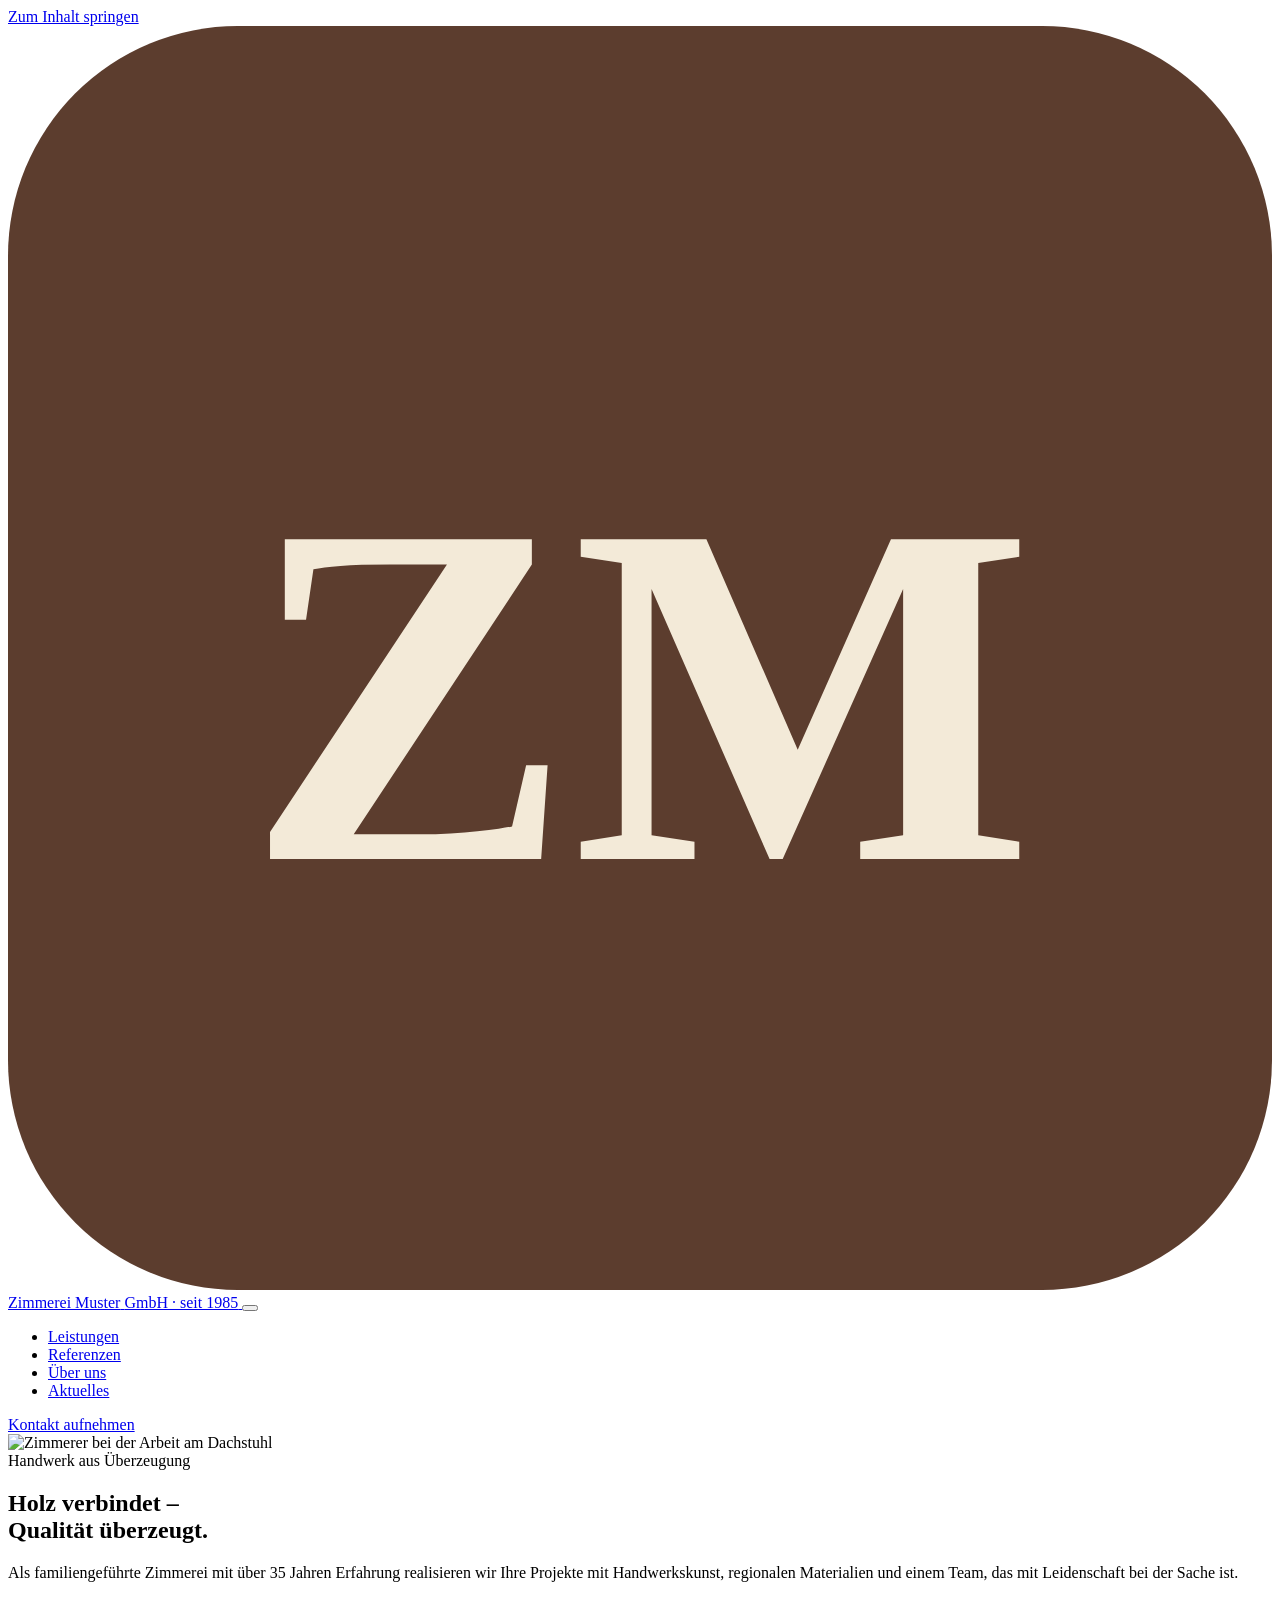
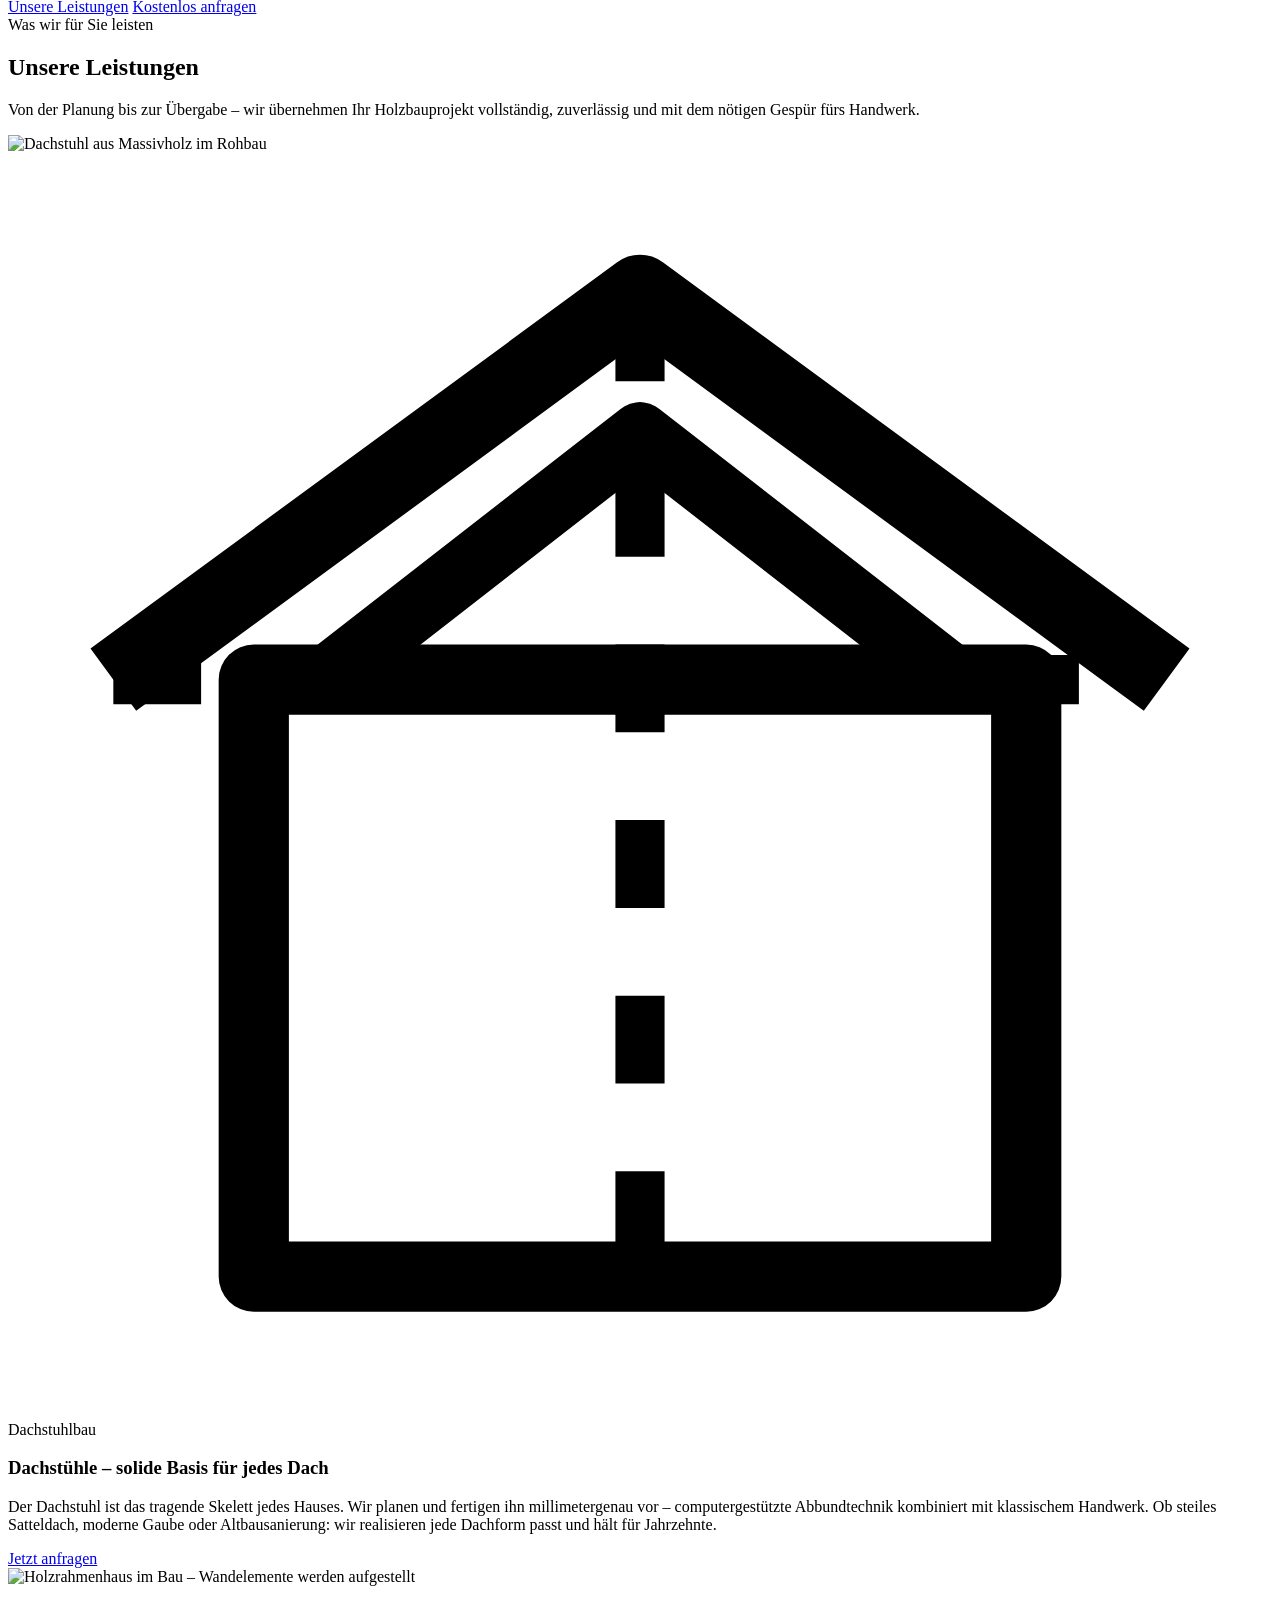
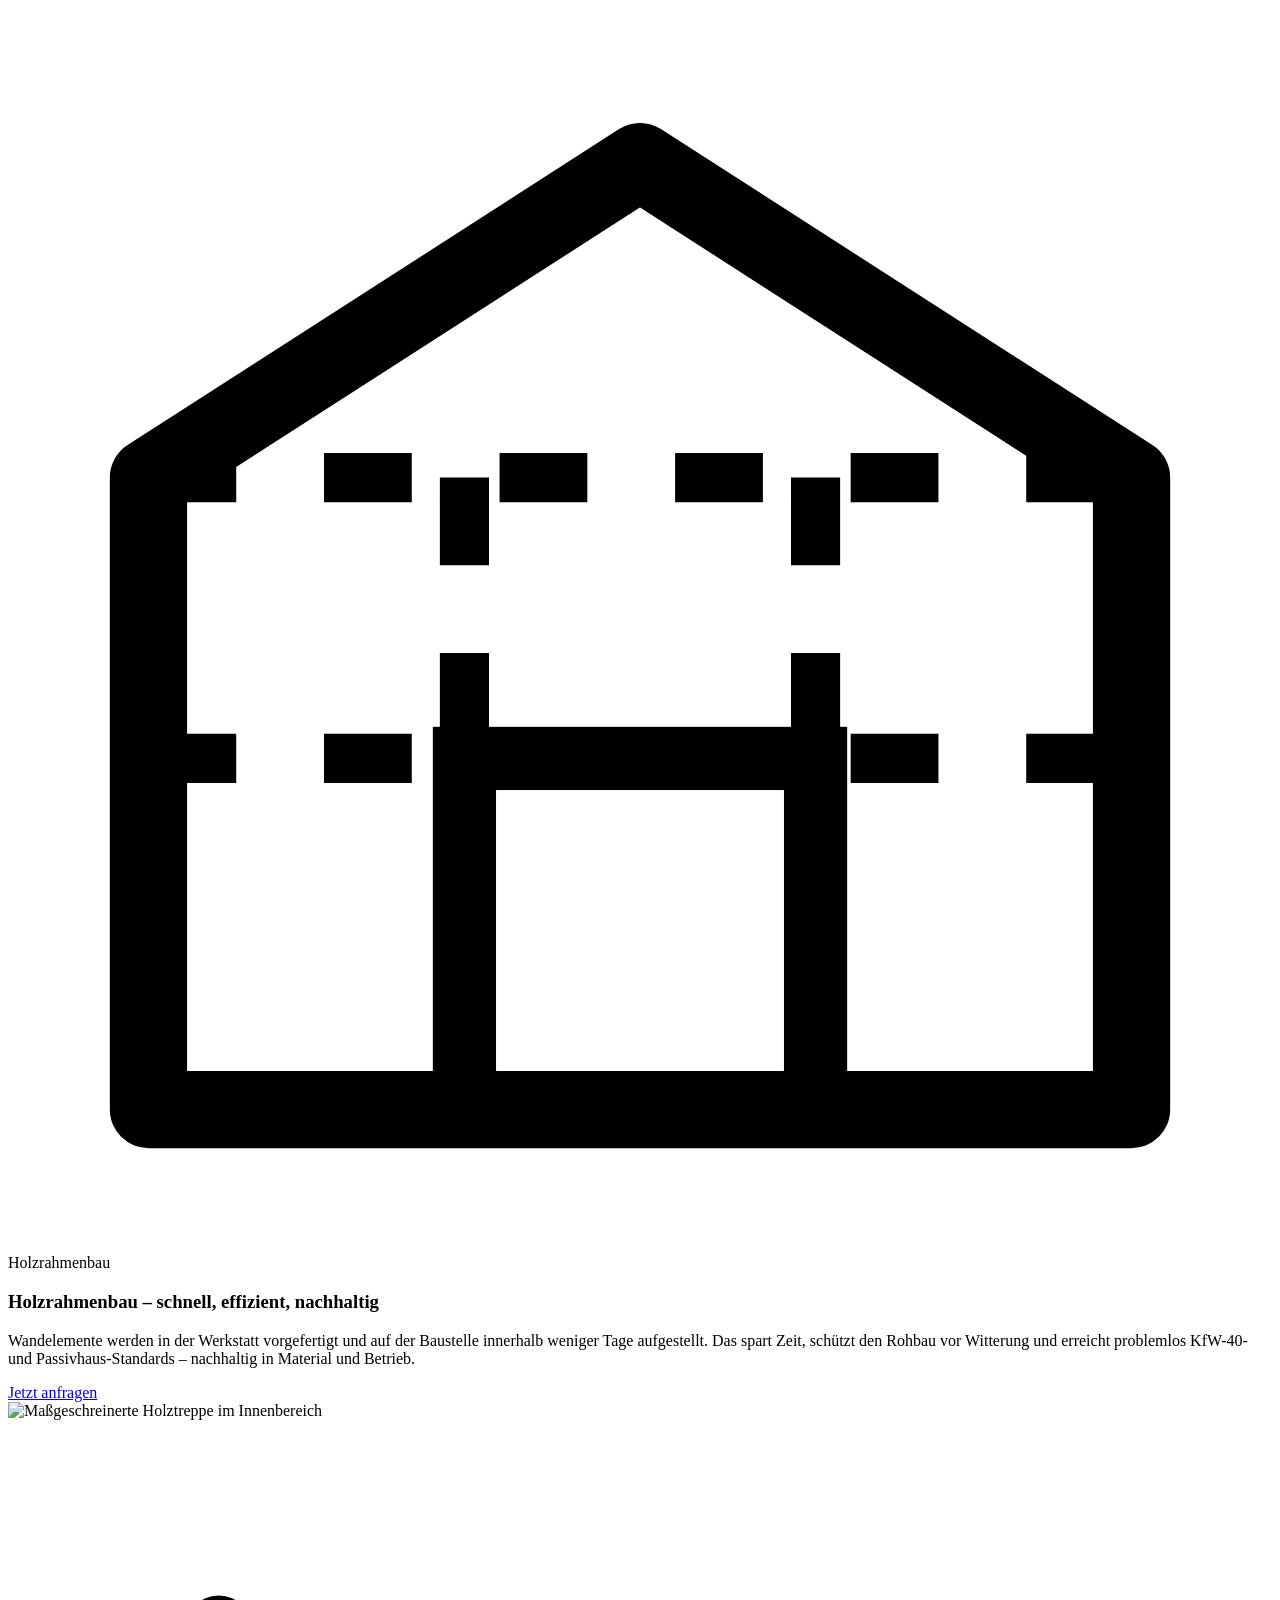
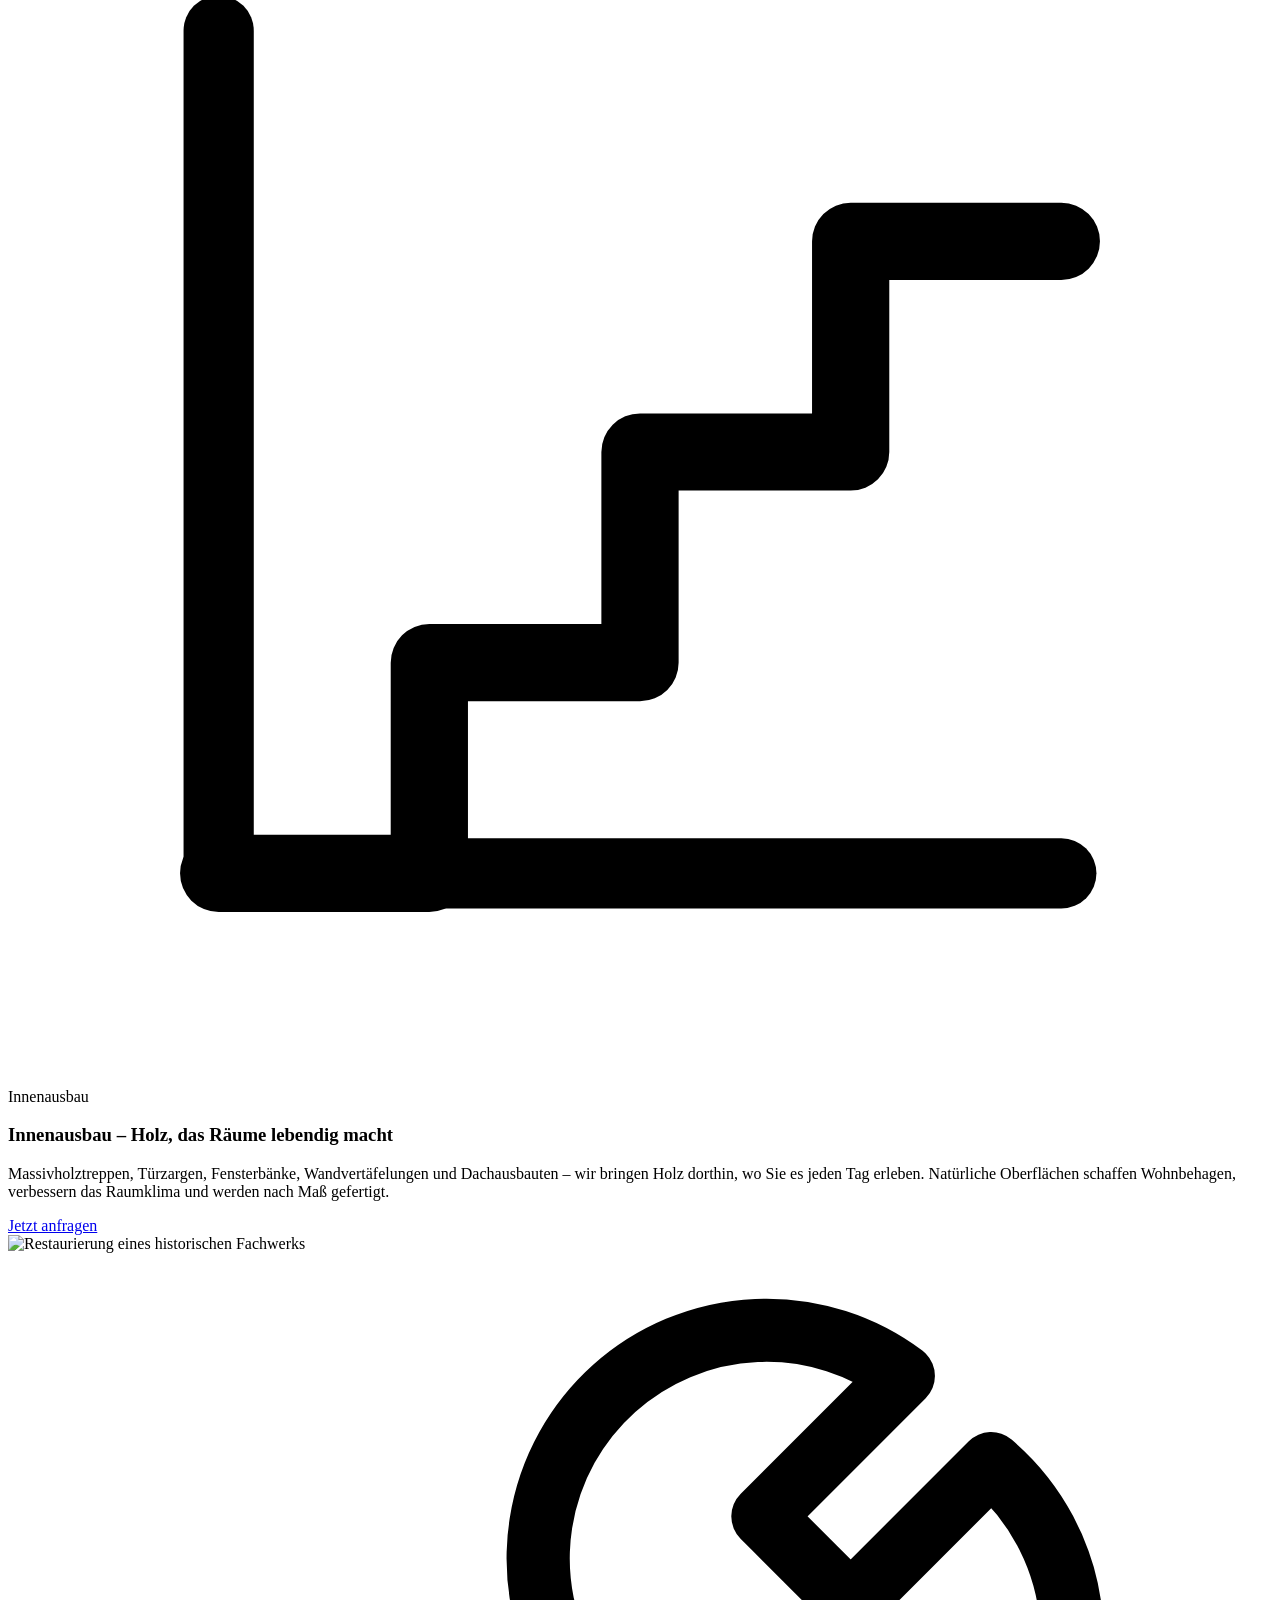
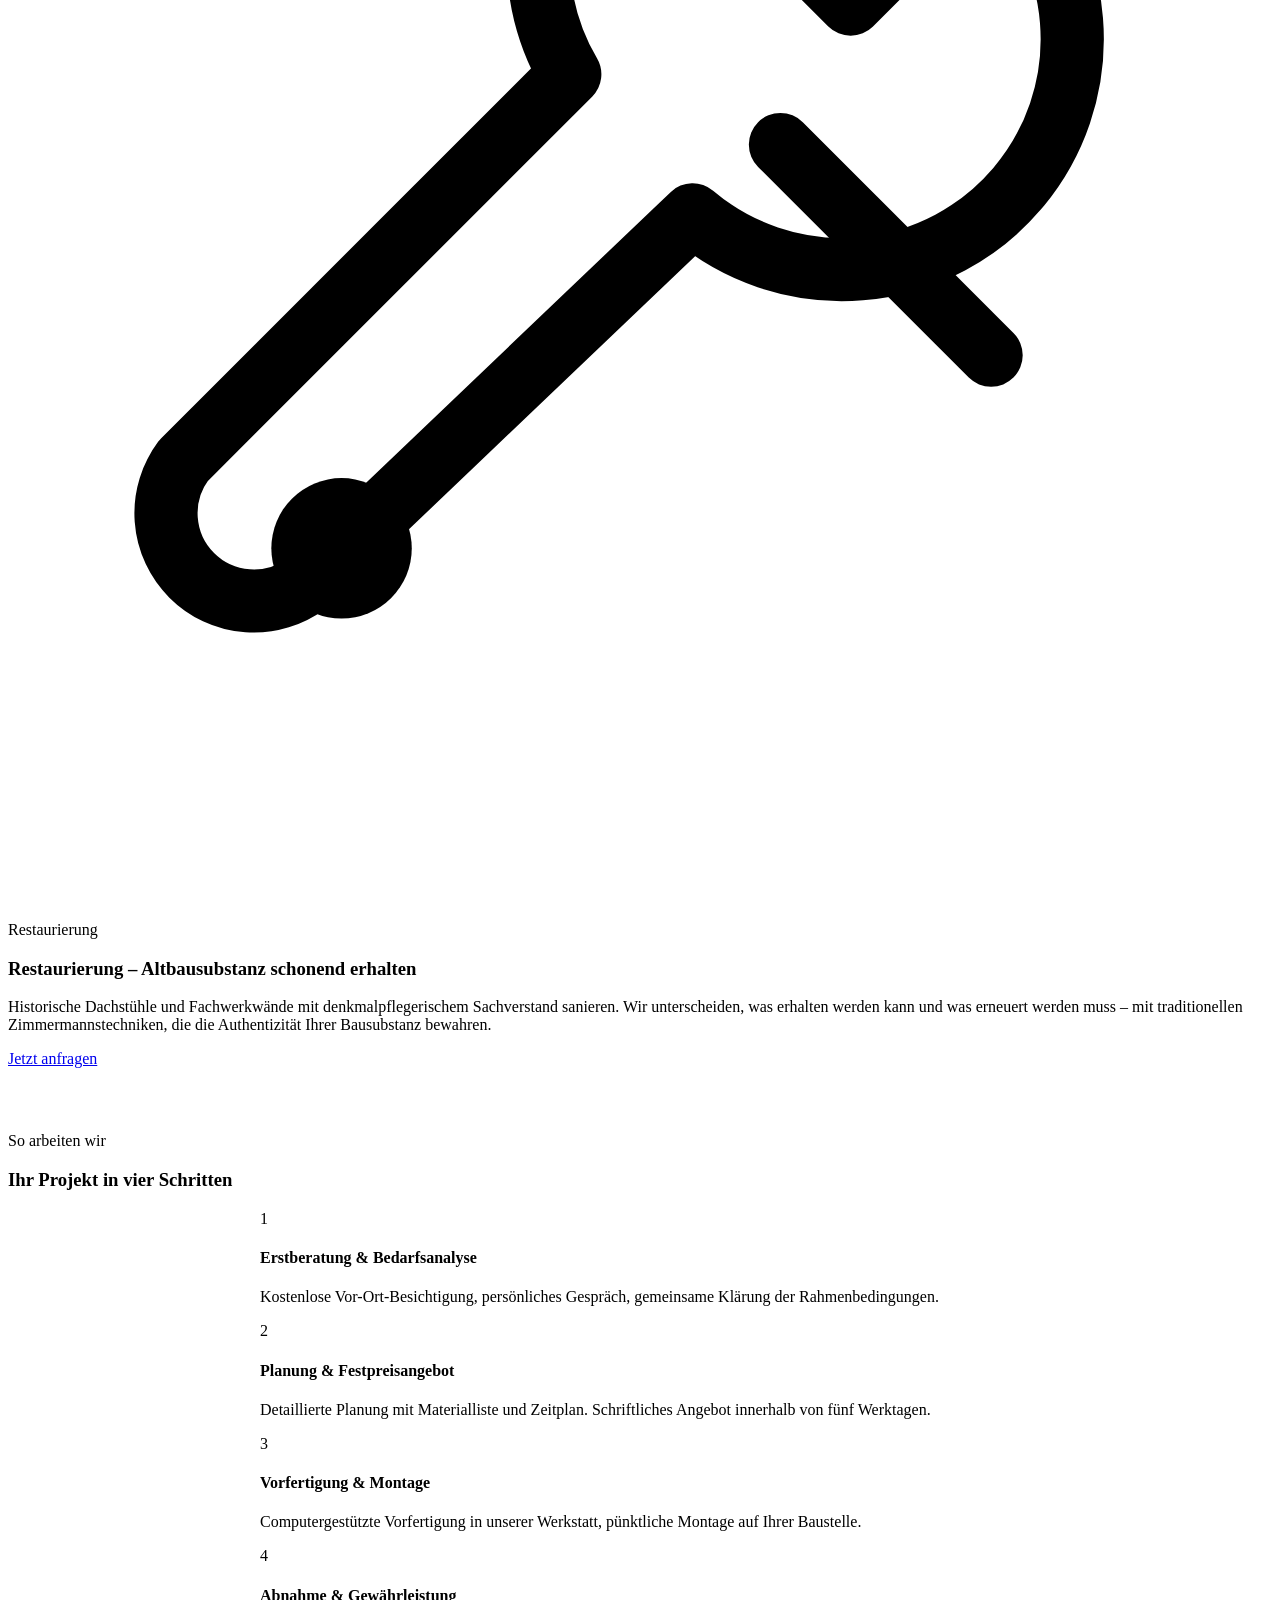
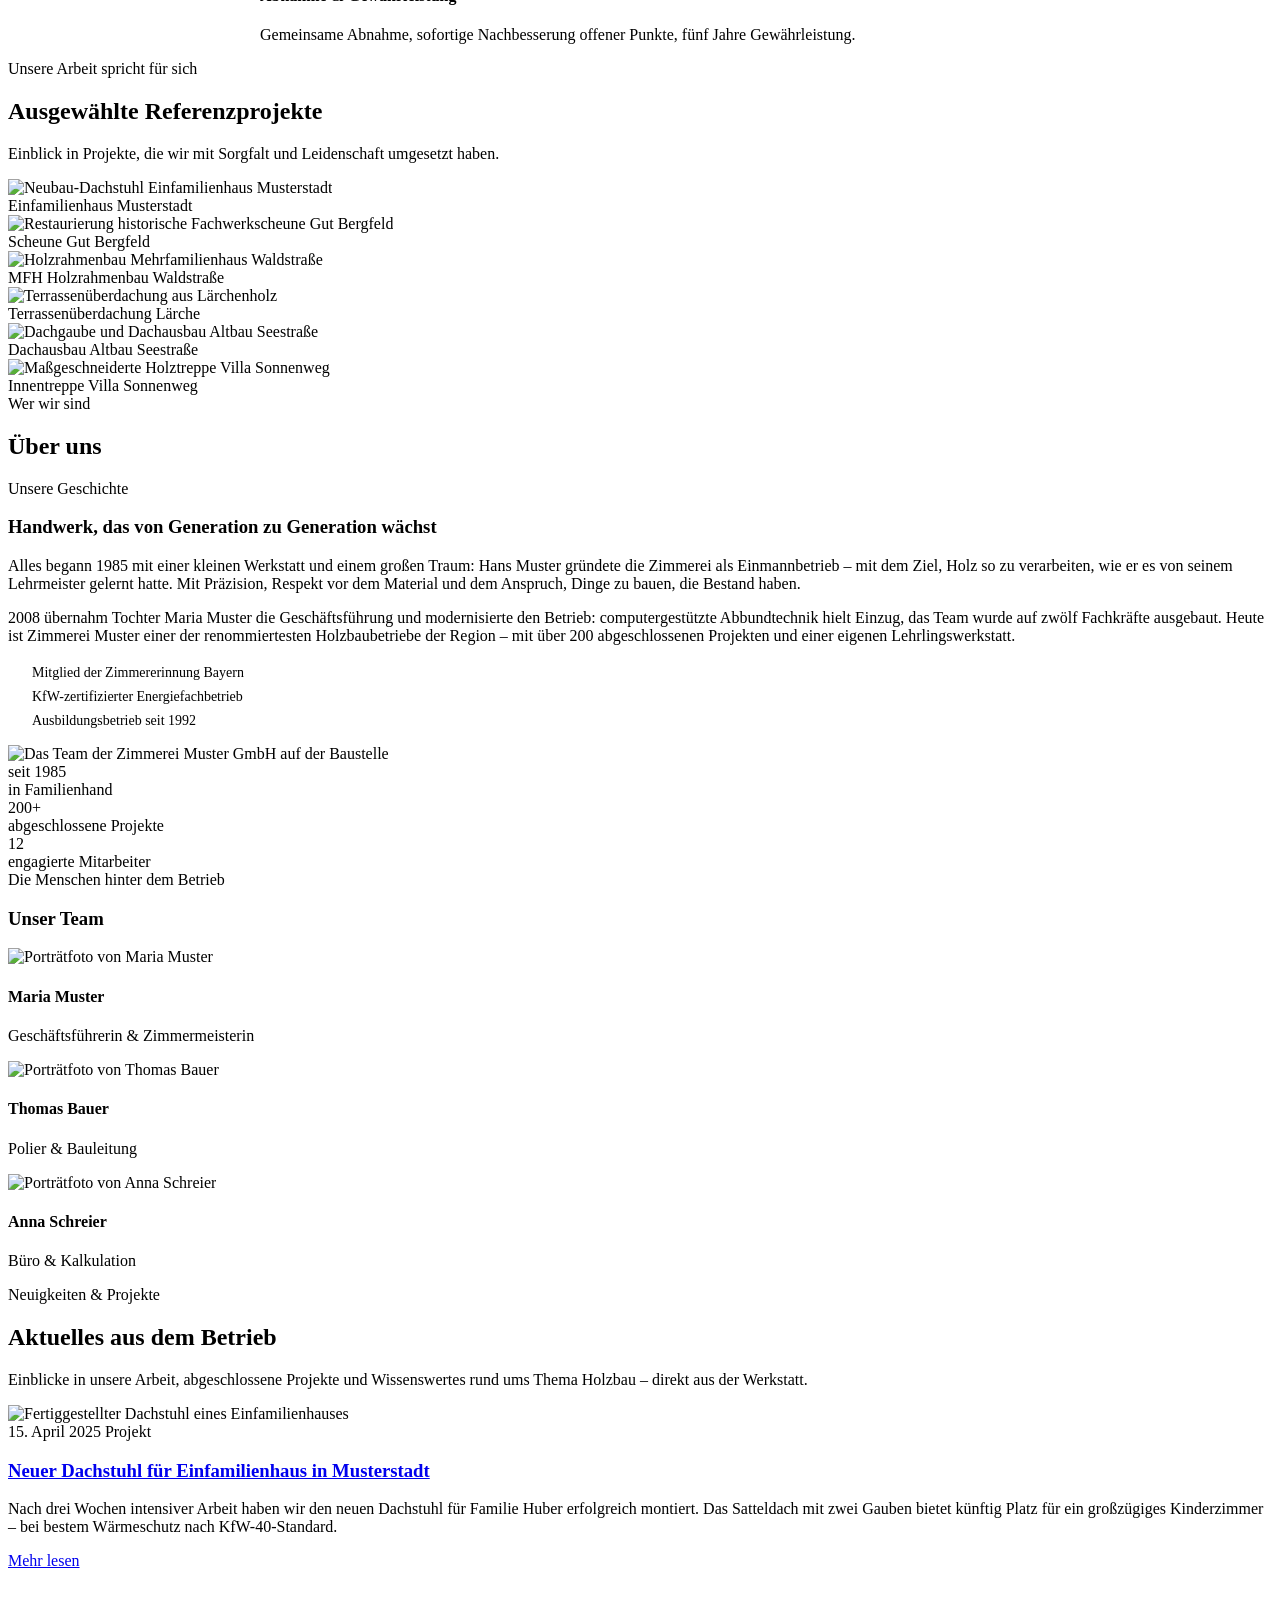
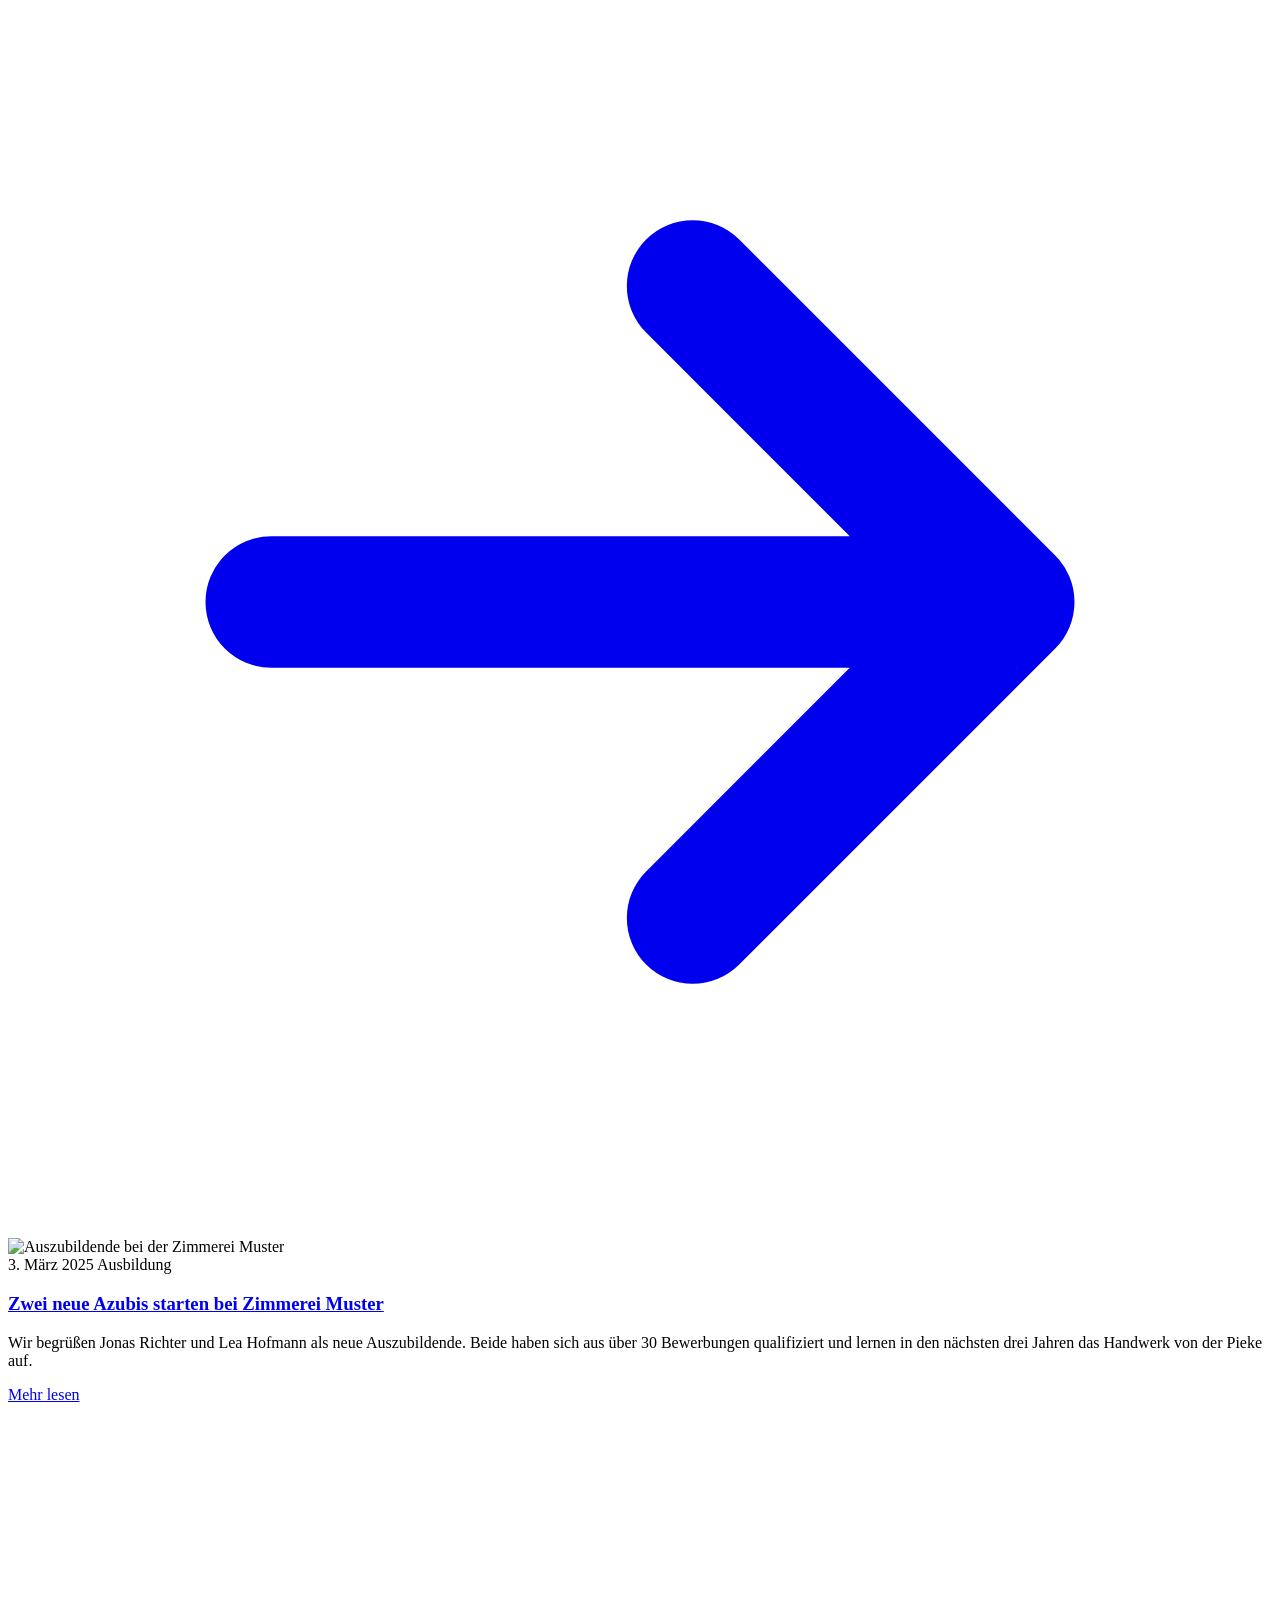
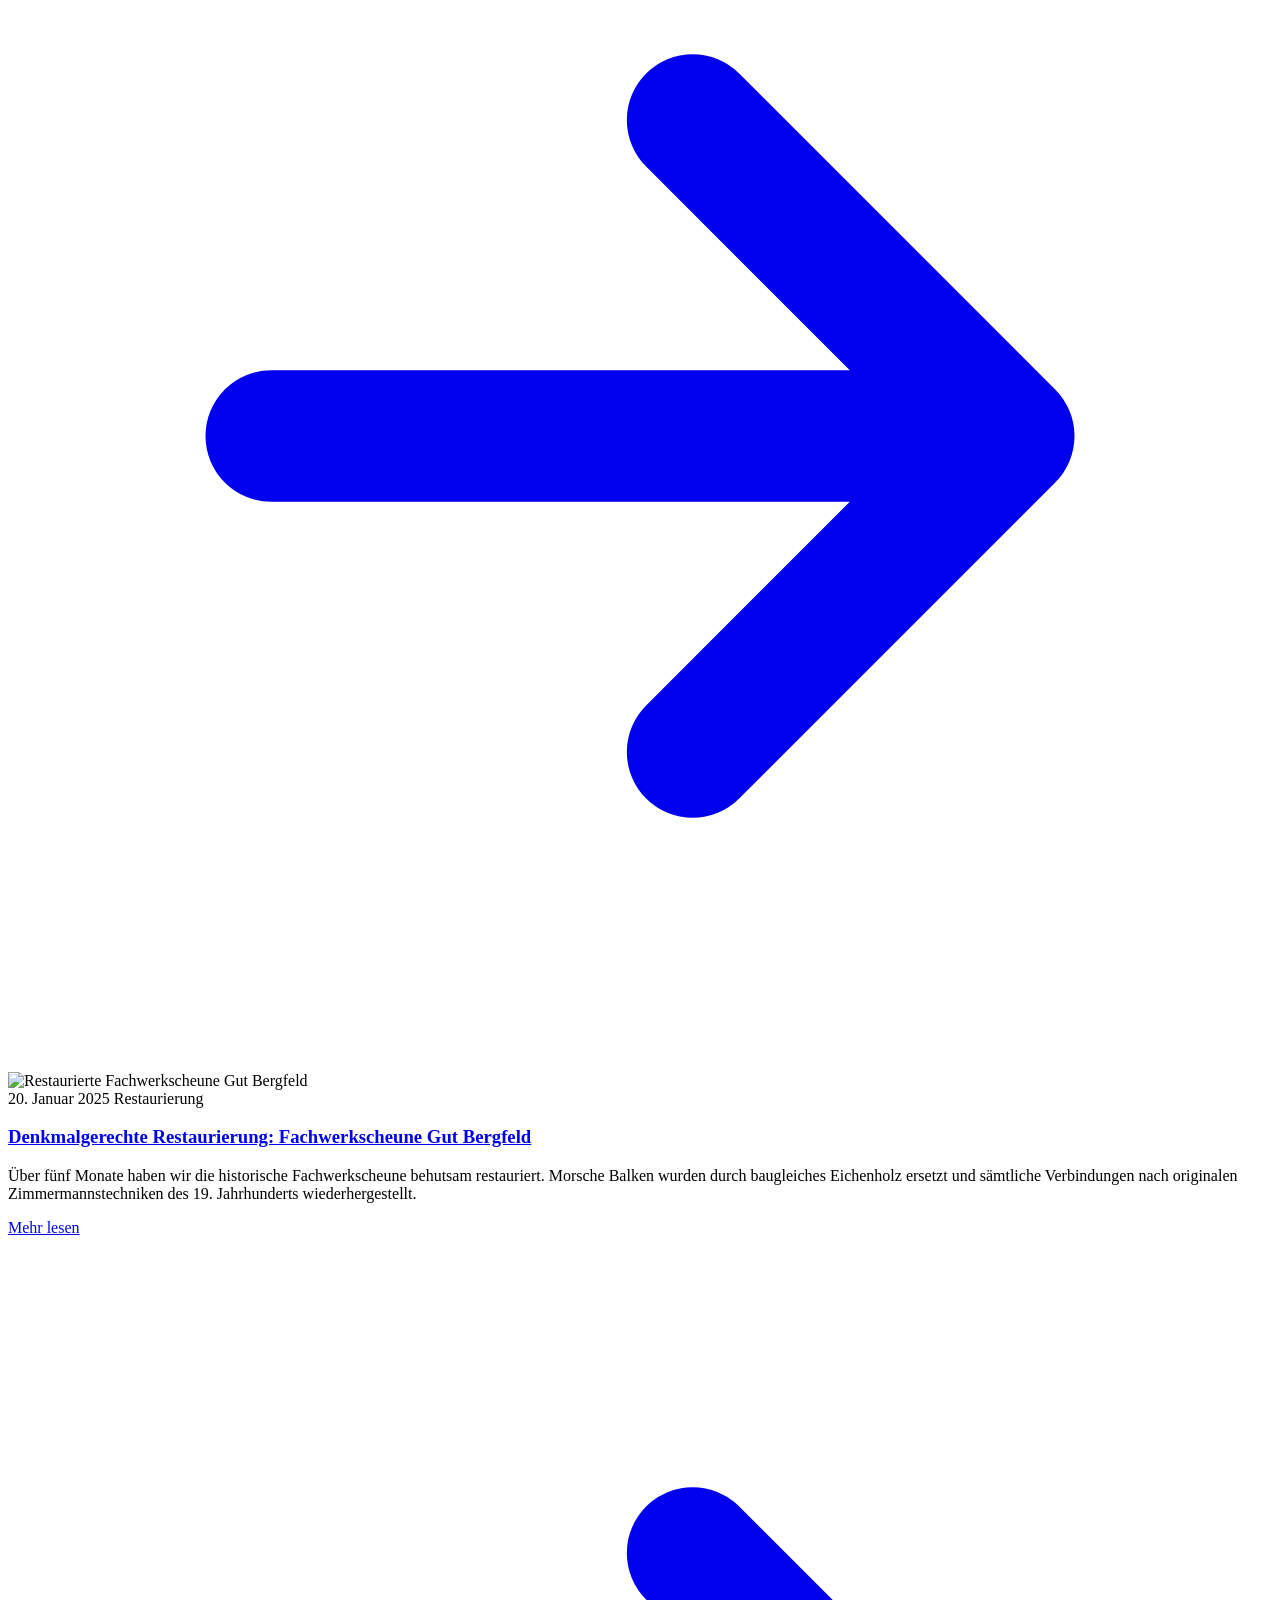
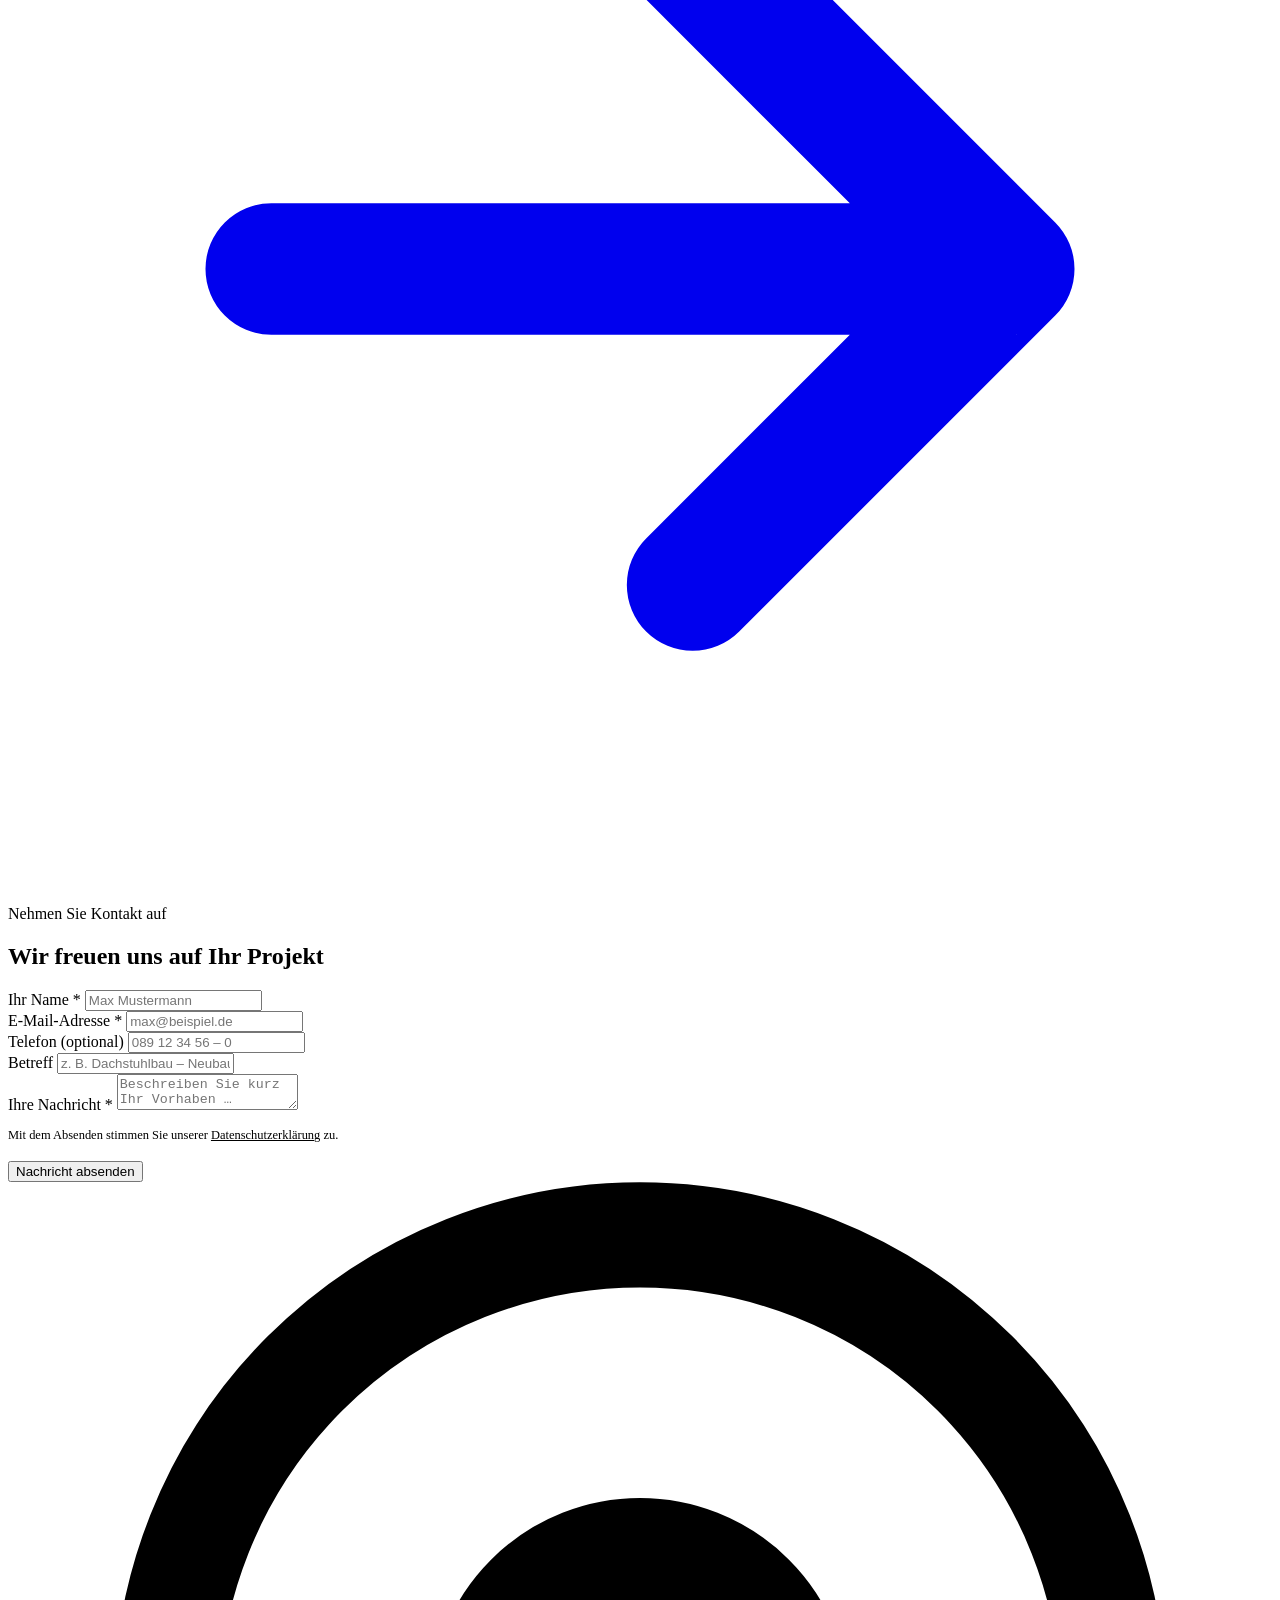
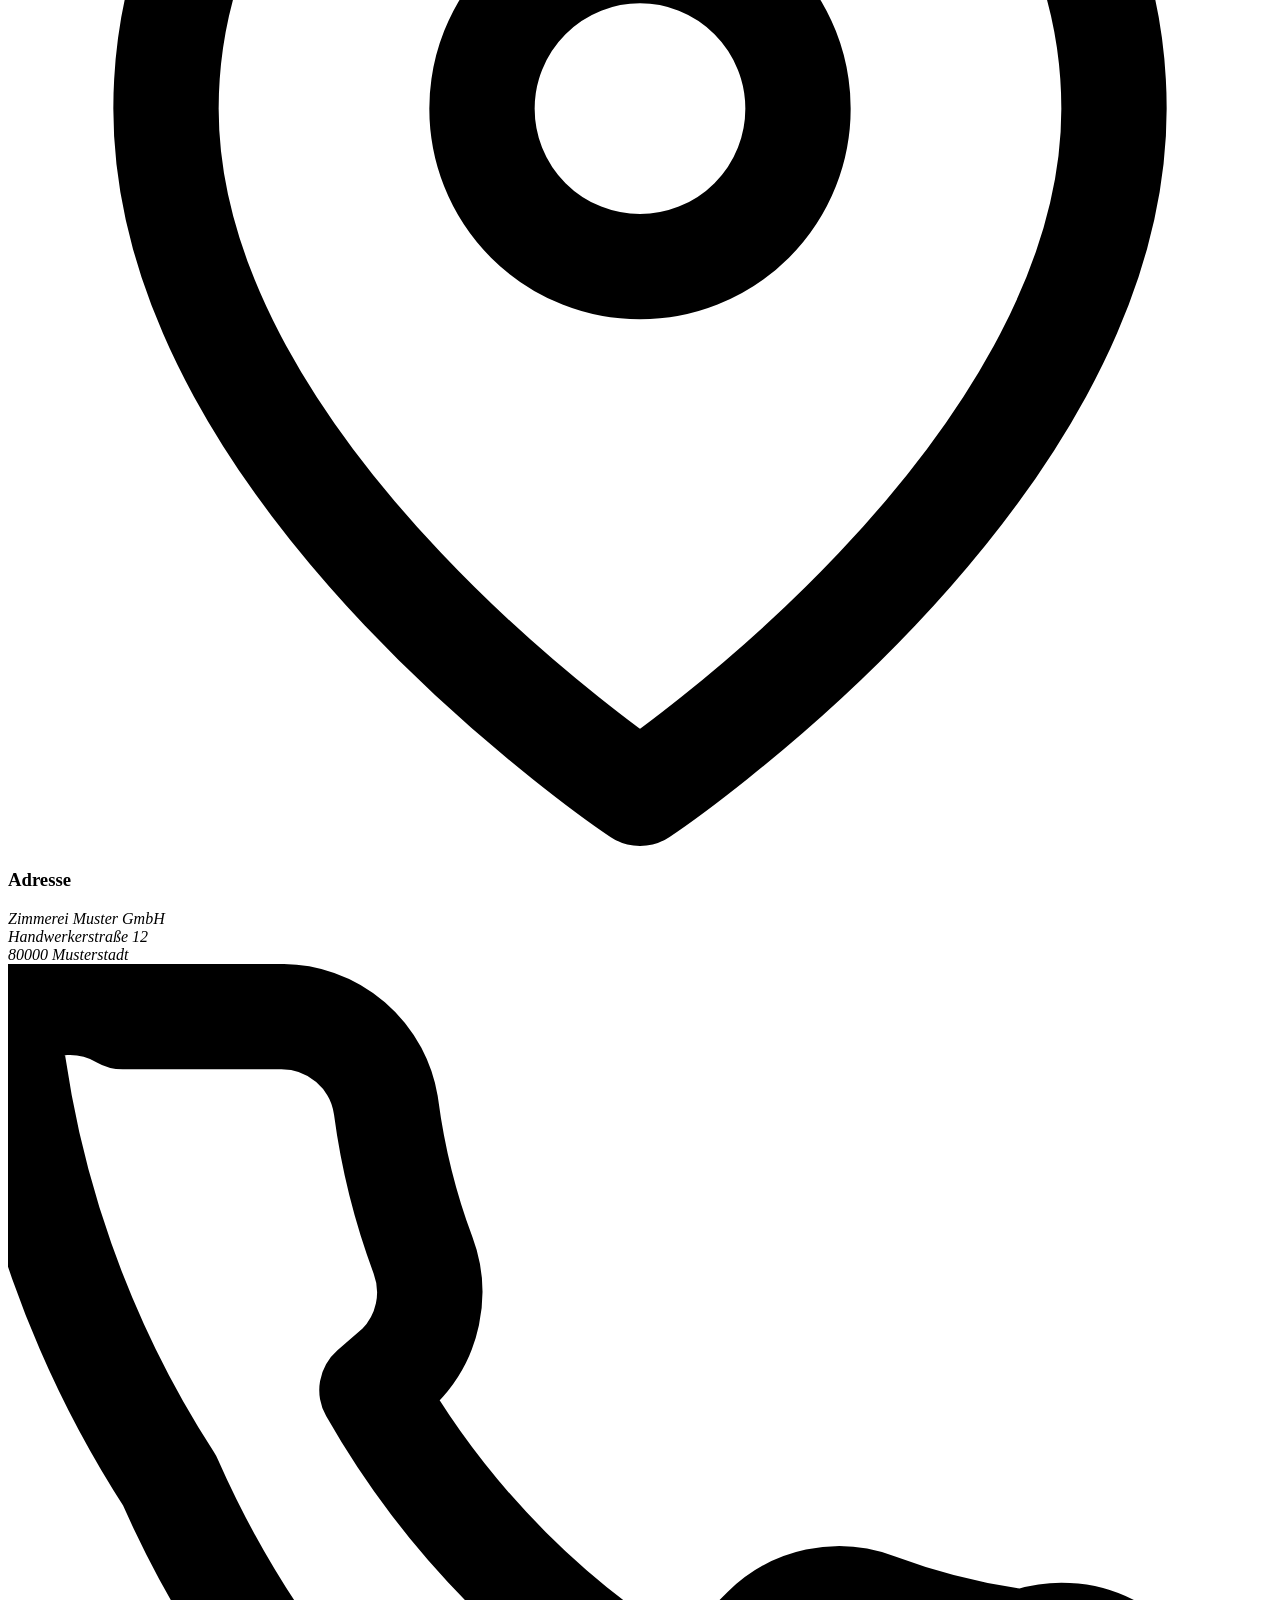
==== index.html @ cafff224 "Refactor: Mehrseitige Website zu Onepager zusammengefasst" ====
<!DOCTYPE html>
<html lang="de">
<head>
  <meta charset="UTF-8" />
  <meta name="viewport" content="width=device-width, initial-scale=1.0" />

  <!-- SEITENTITEL HIER ANPASSEN -->
  <title>Zimmerei Muster GmbH – Handwerk mit Tradition und Leidenschaft</title>

  <!-- META-BESCHREIBUNG HIER ANPASSEN (max. 160 Zeichen) -->
  <meta name="description" content="Zimmerei Muster GmbH aus Musterstadt – Ihr verlässlicher Partner für Dachstuhlbau, Holzrahmenbau, Innenausbau und Restaurierung. Seit 1985 in der Region verwurzelt." />

  <!-- FAVICON HIER EINBINDEN -->
  <!-- <link rel="icon" type="image/svg+xml" href="assets/favicon.svg" /> -->

  <link rel="stylesheet" href="css/style.css" />
</head>
<body>

  <a href="#start" class="skip-link">Zum Inhalt springen</a>

  <!-- ============================================================
       HEADER & NAVIGATION
       Anker-Links zeigen auf Sektionen dieser Seite.
       FIRMENNAME, INITIALEN und MENÜPUNKTE HIER ANPASSEN.
       ============================================================ -->
  <header class="site-header">
    <div class="container header-inner">

      <!-- LOGO: INITIALEN & FIRMENNAME HIER ANPASSEN -->
      <a href="#start" class="logo" aria-label="Zimmerei Muster – nach oben">
        <svg class="logo__icon" viewBox="0 0 44 44" fill="none" xmlns="http://www.w3.org/2000/svg" aria-hidden="true">
          <rect width="44" height="44" rx="8" fill="#5C3D2E"/>
          <!-- INITIALEN HIER ANPASSEN (z. B. "SW" für Schreinerei Wagner) -->
          <text x="22" y="29" text-anchor="middle" font-family="Georgia, serif" font-size="17" font-weight="700" fill="#F3EAD8">ZM</text>
        </svg>
        <span class="logo__text">
          <!-- FIRMENNAME HIER ANPASSEN -->
          <span class="logo__name">Zimmerei Muster</span>
          <!-- SLOGAN / GRÜNDUNGSJAHR HIER ANPASSEN -->
          <span class="logo__sub">GmbH &middot; seit 1985</span>
        </span>
      </a>

      <button class="nav-toggle" aria-expanded="false" aria-controls="main-nav" aria-label="Menü öffnen">
        <span class="nav-toggle__bar"></span>
        <span class="nav-toggle__bar"></span>
        <span class="nav-toggle__bar"></span>
      </button>

      <!-- MENÜPUNKTE HIER ANPASSEN -->
      <nav class="main-nav" id="main-nav" aria-label="Hauptnavigation">
        <ul class="main-nav__list" role="list">
          <li class="main-nav__item"><a href="#leistungen">Leistungen</a></li>
          <li class="main-nav__item"><a href="#referenzen">Referenzen</a></li>
          <li class="main-nav__item"><a href="#ueber-uns">Über uns</a></li>
          <li class="main-nav__item"><a href="#aktuelles">Aktuelles</a></li>
        </ul>
        <div class="main-nav__cta">
          <a href="#kontakt" class="btn btn--primary">Kontakt aufnehmen</a>
        </div>
      </nav>

    </div>
  </header>

  <main id="start">

    <!-- ============================================================
         1. HERO
         BILD, ÜBERSCHRIFT UND BUTTONS HIER ANPASSEN.
         ============================================================ -->
    <section class="hero" aria-label="Willkommen">
      <div class="hero__image" aria-hidden="true">
        <!-- HERO-BILD HIER AUSTAUSCHEN (min. 1600 × 900 px) -->
        <img
          src="https://picsum.photos/seed/zimmerei-hero/1600/900"
          alt="Zimmerer bei der Arbeit am Dachstuhl"
          width="1600" height="900"
          loading="eager" fetchpriority="high"
        />
      </div>
      <div class="hero__overlay" aria-hidden="true"></div>

      <div class="container hero__content">
        <!-- SCHLAGWORT HIER ANPASSEN -->
        <span class="hero__tag">Handwerk aus Überzeugung</span>
        <!-- HAUPTÜBERSCHRIFT HIER ANPASSEN -->
        <h1 class="hero__title">Holz verbindet –<br>Qualität überzeugt.</h1>
        <!-- HERO-TEXT HIER ANPASSEN -->
        <p class="hero__lead">
          Als familiengeführte Zimmerei mit über 35 Jahren Erfahrung realisieren wir
          Ihre Projekte mit Handwerkskunst, regionalen Materialien und einem Team,
          das mit Leidenschaft bei der Sache ist.
        </p>
        <div class="hero__actions">
          <!-- BUTTONS HIER ANPASSEN -->
          <a href="#leistungen" class="btn btn--primary btn--lg">Unsere Leistungen</a>
          <a href="#kontakt" class="btn btn--outline-white btn--lg">Kostenlos anfragen</a>
        </div>
      </div>
    </section>

    <!-- ============================================================
         2. LEISTUNGEN
         SVG-ICONS, TITEL UND TEXTE DER 4 KARTEN HIER ANPASSEN.
         ============================================================ -->
    <section class="section" id="leistungen">
      <div class="container">
        <div class="section__header">
          <!-- TAG, TITEL UND BESCHREIBUNG HIER ANPASSEN -->
          <span class="section__tag">Was wir für Sie leisten</span>
          <h2 class="section__title">Unsere Leistungen</h2>
          <p class="section__lead">
            Von der Planung bis zur Übergabe – wir übernehmen Ihr Holzbauprojekt
            vollständig, zuverlässig und mit dem nötigen Gespür fürs Handwerk.
          </p>
        </div>

        <!-- 4 LEISTUNGSKARTEN -->
        <div class="grid-2" style="gap: 2rem; margin-bottom: 4rem;">

          <!-- LEISTUNG 1 HIER ANPASSEN -->
          <div class="service-detail-card" id="dachstuhlbau">
            <div class="service-detail-card__image-wrap">
              <!-- LEISTUNGSBILD 1 HIER AUSTAUSCHEN (800 × 500 px) -->
              <img class="service-detail-card__image"
                src="https://picsum.photos/seed/dachstuhl-detail/800/500"
                alt="Dachstuhl aus Massivholz im Rohbau"
                width="800" height="500" loading="lazy" />
              <div class="service-detail-card__icon-wrap" aria-hidden="true">
                <!-- SVG: Dachstuhl -->
                <svg class="service-detail-card__icon" viewBox="0 0 36 36" fill="none" xmlns="http://www.w3.org/2000/svg">
                  <path d="M3 15L18 4l15 11" stroke="currentColor" stroke-width="2.2" stroke-linejoin="round"/>
                  <rect x="7" y="15" width="22" height="17" stroke="currentColor" stroke-width="2" stroke-linejoin="round"/>
                  <path d="M18 4v28M3 15h30" stroke="currentColor" stroke-width="1.4" stroke-dasharray="2.5 2.5"/>
                  <path d="M18 8l-9 7M18 8l9 7" stroke="currentColor" stroke-width="1.8" stroke-linecap="round"/>
                </svg>
              </div>
            </div>
            <div class="service-detail-card__body">
              <!-- KATEGORIE, TITEL UND TEXT HIER ANPASSEN -->
              <span class="service-detail-card__tag">Dachstuhlbau</span>
              <h3 class="service-detail-card__title">Dachstühle – solide Basis für jedes Dach</h3>
              <p class="service-detail-card__text">
                Der Dachstuhl ist das tragende Skelett jedes Hauses. Wir planen und fertigen ihn
                millimetergenau vor – computergestützte Abbundtechnik kombiniert mit klassischem
                Handwerk. Ob steiles Satteldach, moderne Gaube oder Altbausanierung: wir realisieren
                jede Dachform passt und hält für Jahrzehnte.
              </p>
              <a href="#kontakt" class="btn btn--primary">Jetzt anfragen</a>
            </div>
          </div>

          <!-- LEISTUNG 2 HIER ANPASSEN -->
          <div class="service-detail-card" id="holzrahmenbau">
            <div class="service-detail-card__image-wrap">
              <!-- LEISTUNGSBILD 2 HIER AUSTAUSCHEN -->
              <img class="service-detail-card__image"
                src="https://picsum.photos/seed/holzrahmen-detail/800/500"
                alt="Holzrahmenhaus im Bau – Wandelemente werden aufgestellt"
                width="800" height="500" loading="lazy" />
              <div class="service-detail-card__icon-wrap" aria-hidden="true">
                <!-- SVG: Haus -->
                <svg class="service-detail-card__icon" viewBox="0 0 36 36" fill="none" xmlns="http://www.w3.org/2000/svg">
                  <path d="M4 14l14-9 14 9v18H4V14z" stroke="currentColor" stroke-width="2.2" stroke-linejoin="round"/>
                  <rect x="13" y="22" width="10" height="10" stroke="currentColor" stroke-width="1.8"/>
                  <path d="M4 14h28M13 14v18M23 14v18M4 22h28" stroke="currentColor" stroke-width="1.4" stroke-dasharray="2.5 2.5"/>
                </svg>
              </div>
            </div>
            <div class="service-detail-card__body">
              <span class="service-detail-card__tag">Holzrahmenbau</span>
              <!-- TITEL UND TEXT HIER ANPASSEN -->
              <h3 class="service-detail-card__title">Holzrahmenbau – schnell, effizient, nachhaltig</h3>
              <p class="service-detail-card__text">
                Wandelemente werden in der Werkstatt vorgefertigt und auf der Baustelle innerhalb
                weniger Tage aufgestellt. Das spart Zeit, schützt den Rohbau vor Witterung und
                erreicht problemlos KfW-40- und Passivhaus-Standards – nachhaltig in Material
                und Betrieb.
              </p>
              <a href="#kontakt" class="btn btn--primary">Jetzt anfragen</a>
            </div>
          </div>

          <!-- LEISTUNG 3 HIER ANPASSEN -->
          <div class="service-detail-card" id="innenausbau">
            <div class="service-detail-card__image-wrap">
              <!-- LEISTUNGSBILD 3 HIER AUSTAUSCHEN -->
              <img class="service-detail-card__image"
                src="https://picsum.photos/seed/innenausbau-detail/800/500"
                alt="Maßgeschreinerte Holztreppe im Innenbereich"
                width="800" height="500" loading="lazy" />
              <div class="service-detail-card__icon-wrap" aria-hidden="true">
                <!-- SVG: Treppe -->
                <svg class="service-detail-card__icon" viewBox="0 0 36 36" fill="none" xmlns="http://www.w3.org/2000/svg">
                  <path d="M6 30h6V24h6v-6h6v-6h6" stroke="currentColor" stroke-width="2.2" stroke-linecap="round" stroke-linejoin="round"/>
                  <line x1="6" y1="6" x2="6" y2="30" stroke="currentColor" stroke-width="2" stroke-linecap="round"/>
                  <line x1="6" y1="30" x2="30" y2="30" stroke="currentColor" stroke-width="2" stroke-linecap="round"/>
                </svg>
              </div>
            </div>
            <div class="service-detail-card__body">
              <span class="service-detail-card__tag">Innenausbau</span>
              <!-- TITEL UND TEXT HIER ANPASSEN -->
              <h3 class="service-detail-card__title">Innenausbau – Holz, das Räume lebendig macht</h3>
              <p class="service-detail-card__text">
                Massivholztreppen, Türzargen, Fensterbänke, Wandvertäfelungen und Dachausbauten –
                wir bringen Holz dorthin, wo Sie es jeden Tag erleben. Natürliche Oberflächen
                schaffen Wohnbehagen, verbessern das Raumklima und werden nach Maß gefertigt.
              </p>
              <a href="#kontakt" class="btn btn--primary">Jetzt anfragen</a>
            </div>
          </div>

          <!-- LEISTUNG 4 HIER ANPASSEN -->
          <div class="service-detail-card" id="restaurierung">
            <div class="service-detail-card__image-wrap">
              <!-- LEISTUNGSBILD 4 HIER AUSTAUSCHEN -->
              <img class="service-detail-card__image"
                src="https://picsum.photos/seed/restaurierung-detail/800/500"
                alt="Restaurierung eines historischen Fachwerks"
                width="800" height="500" loading="lazy" />
              <div class="service-detail-card__icon-wrap" aria-hidden="true">
                <!-- SVG: Werkzeug -->
                <svg class="service-detail-card__icon" viewBox="0 0 36 36" fill="none" xmlns="http://www.w3.org/2000/svg">
                  <path d="M28 6l-4 4-2.5-2.5 4-4A6.5 6.5 0 0016 12L5 23a2.5 2.5 0 003.5 3.5L19.5 16A6.5 6.5 0 0028 6z" stroke="currentColor" stroke-width="1.8" stroke-linejoin="round"/>
                  <circle cx="9.5" cy="25.5" r="2" fill="currentColor"/>
                  <path d="M22 14l6 6" stroke="currentColor" stroke-width="1.8" stroke-linecap="round"/>
                </svg>
              </div>
            </div>
            <div class="service-detail-card__body">
              <span class="service-detail-card__tag">Restaurierung</span>
              <!-- TITEL UND TEXT HIER ANPASSEN -->
              <h3 class="service-detail-card__title">Restaurierung – Altbausubstanz schonend erhalten</h3>
              <p class="service-detail-card__text">
                Historische Dachstühle und Fachwerkwände mit denkmalpflegerischem Sachverstand
                sanieren. Wir unterscheiden, was erhalten werden kann und was erneuert werden muss –
                mit traditionellen Zimmermannstechniken, die die Authentizität Ihrer Bausubstanz
                bewahren.
              </p>
              <a href="#kontakt" class="btn btn--primary">Jetzt anfragen</a>
            </div>
          </div>

        </div>

        <!-- ABLAUFSCHRITTE HIER ANPASSEN -->
        <div class="section__header">
          <span class="section__tag">So arbeiten wir</span>
          <h3 class="section__title">Ihr Projekt in vier Schritten</h3>
        </div>

        <div class="process-steps" style="max-width: 760px; margin-inline: auto;">

          <!-- SCHRITT 1 HIER ANPASSEN -->
          <div class="process-step">
            <div class="process-step__number" aria-hidden="true">1</div>
            <div class="process-step__content">
              <h4>Erstberatung &amp; Bedarfsanalyse</h4>
              <p>Kostenlose Vor-Ort-Besichtigung, persönliches Gespräch, gemeinsame Klärung der Rahmenbedingungen.</p>
            </div>
          </div>

          <!-- SCHRITT 2 HIER ANPASSEN -->
          <div class="process-step">
            <div class="process-step__number" aria-hidden="true">2</div>
            <div class="process-step__content">
              <h4>Planung &amp; Festpreisangebot</h4>
              <p>Detaillierte Planung mit Materialliste und Zeitplan. Schriftliches Angebot innerhalb von fünf Werktagen.</p>
            </div>
          </div>

          <!-- SCHRITT 3 HIER ANPASSEN -->
          <div class="process-step">
            <div class="process-step__number" aria-hidden="true">3</div>
            <div class="process-step__content">
              <h4>Vorfertigung &amp; Montage</h4>
              <p>Computergestützte Vorfertigung in unserer Werkstatt, pünktliche Montage auf Ihrer Baustelle.</p>
            </div>
          </div>

          <!-- SCHRITT 4 HIER ANPASSEN -->
          <div class="process-step">
            <div class="process-step__number" aria-hidden="true">4</div>
            <div class="process-step__content">
              <h4>Abnahme &amp; Gewährleistung</h4>
              <p>Gemeinsame Abnahme, sofortige Nachbesserung offener Punkte, fünf Jahre Gewährleistung.</p>
            </div>
          </div>

        </div>
      </div>
    </section>

    <!-- ============================================================
         3. REFERENZEN
         BILDER UND BESCHRIFTUNGEN HIER ANPASSEN.
         ============================================================ -->
    <section class="section section--alt" id="referenzen">
      <div class="container">
        <div class="section__header">
          <!-- TAG UND TITEL HIER ANPASSEN -->
          <span class="section__tag">Unsere Arbeit spricht für sich</span>
          <h2 class="section__title">Ausgewählte Referenzprojekte</h2>
          <p class="section__lead">
            Einblick in Projekte, die wir mit Sorgfalt und Leidenschaft umgesetzt haben.
          </p>
        </div>

        <div class="projects-grid">

          <!-- REFERENZPROJEKT 1–6: BILD, ALT-TEXT UND LABEL HIER ANPASSEN -->
          <div class="project-item">
            <img src="https://picsum.photos/seed/projekt-dach1/600/450"
              alt="Neubau-Dachstuhl Einfamilienhaus Musterstadt"
              width="600" height="450" loading="lazy" />
            <div class="project-item__overlay">
              <span class="project-item__label">Einfamilienhaus Musterstadt</span>
            </div>
          </div>

          <div class="project-item">
            <img src="https://picsum.photos/seed/projekt-scheune1/600/450"
              alt="Restaurierung historische Fachwerkscheune Gut Bergfeld"
              width="600" height="450" loading="lazy" />
            <div class="project-item__overlay">
              <span class="project-item__label">Scheune Gut Bergfeld</span>
            </div>
          </div>

          <div class="project-item">
            <img src="https://picsum.photos/seed/projekt-holzbau1/600/450"
              alt="Holzrahmenbau Mehrfamilienhaus Waldstraße"
              width="600" height="450" loading="lazy" />
            <div class="project-item__overlay">
              <span class="project-item__label">MFH Holzrahmenbau Waldstraße</span>
            </div>
          </div>

          <div class="project-item">
            <img src="https://picsum.photos/seed/projekt-terrasse1/600/450"
              alt="Terrassenüberdachung aus Lärchenholz"
              width="600" height="450" loading="lazy" />
            <div class="project-item__overlay">
              <span class="project-item__label">Terrassenüberdachung Lärche</span>
            </div>
          </div>

          <div class="project-item">
            <img src="https://picsum.photos/seed/projekt-gaube1/600/450"
              alt="Dachgaube und Dachausbau Altbau Seestraße"
              width="600" height="450" loading="lazy" />
            <div class="project-item__overlay">
              <span class="project-item__label">Dachausbau Altbau Seestraße</span>
            </div>
          </div>

          <div class="project-item">
            <img src="https://picsum.photos/seed/projekt-treppe1/600/450"
              alt="Maßgeschneiderte Holztreppe Villa Sonnenweg"
              width="600" height="450" loading="lazy" />
            <div class="project-item__overlay">
              <span class="project-item__label">Innentreppe Villa Sonnenweg</span>
            </div>
          </div>

        </div>
      </div>
    </section>

    <!-- ============================================================
         4. ÜBER UNS
         FIRMENGESCHICHTE, KENNZAHLEN UND TEAM HIER ANPASSEN.
         ============================================================ -->
    <section class="section" id="ueber-uns">
      <div class="container">
        <div class="section__header">
          <span class="section__tag">Wer wir sind</span>
          <!-- ÜBERSCHRIFT HIER ANPASSEN -->
          <h2 class="section__title">Über uns</h2>
        </div>

        <!-- Firmengeschichte: Text + Foto -->
        <div class="about-grid">
          <div>
            <span class="about-content__tag">Unsere Geschichte</span>
            <!-- FIRMENGESCHICHTE HIER ANPASSEN -->
            <h3 class="about-content__title">Handwerk, das von Generation zu Generation wächst</h3>
            <p class="about-content__text">
              Alles begann 1985 mit einer kleinen Werkstatt und einem großen Traum: Hans Muster
              gründete die Zimmerei als Einmannbetrieb – mit dem Ziel, Holz so zu verarbeiten,
              wie er es von seinem Lehrmeister gelernt hatte. Mit Präzision, Respekt vor dem
              Material und dem Anspruch, Dinge zu bauen, die Bestand haben.
            </p>
            <p class="about-content__text">
              2008 übernahm Tochter Maria Muster die Geschäftsführung und modernisierte den
              Betrieb: computergestützte Abbundtechnik hielt Einzug, das Team wurde auf zwölf
              Fachkräfte ausgebaut. Heute ist Zimmerei Muster einer der renommiertesten
              Holzbaubetriebe der Region – mit über 200 abgeschlossenen Projekten und einer
              eigenen Lehrlingswerkstatt.
            </p>
            <!-- AUSZEICHNUNGEN / ZERTIFIKATE HIER ANPASSEN -->
            <ul style="list-style:none;padding:0;margin-top:1.25rem;display:flex;flex-direction:column;gap:0.5rem;">
              <li style="display:flex;align-items:center;gap:0.5rem;font-size:0.875rem;color:var(--color-text-muted);">
                <svg width="16" height="16" viewBox="0 0 24 24" fill="none" stroke="var(--color-secondary)" stroke-width="2.5" stroke-linecap="round" stroke-linejoin="round" aria-hidden="true"><path d="M20 6L9 17l-5-5"/></svg>
                Mitglied der Zimmererinnung Bayern
              </li>
              <li style="display:flex;align-items:center;gap:0.5rem;font-size:0.875rem;color:var(--color-text-muted);">
                <svg width="16" height="16" viewBox="0 0 24 24" fill="none" stroke="var(--color-secondary)" stroke-width="2.5" stroke-linecap="round" stroke-linejoin="round" aria-hidden="true"><path d="M20 6L9 17l-5-5"/></svg>
                KfW-zertifizierter Energiefachbetrieb
              </li>
              <li style="display:flex;align-items:center;gap:0.5rem;font-size:0.875rem;color:var(--color-text-muted);">
                <svg width="16" height="16" viewBox="0 0 24 24" fill="none" stroke="var(--color-secondary)" stroke-width="2.5" stroke-linecap="round" stroke-linejoin="round" aria-hidden="true"><path d="M20 6L9 17l-5-5"/></svg>
                Ausbildungsbetrieb seit 1992
              </li>
            </ul>
          </div>

          <!-- TEAMFOTO HIER AUSTAUSCHEN (800 × 600 px) -->
          <div class="about-image">
            <img
              src="https://picsum.photos/seed/team-gruppe/800/600"
              alt="Das Team der Zimmerei Muster GmbH auf der Baustelle"
              width="800" height="600" loading="lazy" />
          </div>
        </div>
      </div>
    </section>

    <!-- Kennzahlen-Balken (außerhalb des section--alt) -->
    <div class="stats-bar" aria-label="Unsere Kennzahlen">
      <div class="container">
        <div class="stats-grid">
          <!-- KENNZAHLEN HIER ANPASSEN -->
          <div class="stat-item">
            <div class="stat-item__number">seit 1985</div>
            <div class="stat-item__label">in Familienhand</div>
          </div>
          <div class="stat-item">
            <div class="stat-item__number">200+</div>
            <div class="stat-item__label">abgeschlossene Projekte</div>
          </div>
          <div class="stat-item">
            <div class="stat-item__number">12</div>
            <div class="stat-item__label">engagierte Mitarbeiter</div>
          </div>
        </div>
      </div>
    </div>

    <!-- Team -->
    <section class="section section--alt" aria-label="Team">
      <div class="container">
        <div class="section__header">
          <span class="section__tag">Die Menschen hinter dem Betrieb</span>
          <!-- TEAMÜBERSCHRIFT HIER ANPASSEN -->
          <h3 class="section__title">Unser Team</h3>
        </div>

        <div class="team-grid">

          <!-- TEAMMITGLIED 1 HIER ANPASSEN (Foto 300 × 300 px) -->
          <div class="team-card">
            <img class="team-card__photo"
              src="https://picsum.photos/seed/team-maria/300/300"
              alt="Porträtfoto von Maria Muster"
              width="300" height="300" loading="lazy" />
            <!-- NAME UND ROLLE HIER ANPASSEN -->
            <h4 class="team-card__name">Maria Muster</h4>
            <p class="team-card__role">Geschäftsführerin &amp; Zimmermeisterin</p>
          </div>

          <!-- TEAMMITGLIED 2 HIER ANPASSEN -->
          <div class="team-card">
            <img class="team-card__photo"
              src="https://picsum.photos/seed/team-thomas/300/300"
              alt="Porträtfoto von Thomas Bauer"
              width="300" height="300" loading="lazy" />
            <h4 class="team-card__name">Thomas Bauer</h4>
            <p class="team-card__role">Polier &amp; Bauleitung</p>
          </div>

          <!-- TEAMMITGLIED 3 HIER ANPASSEN -->
          <div class="team-card">
            <img class="team-card__photo"
              src="https://picsum.photos/seed/team-anna/300/300"
              alt="Porträtfoto von Anna Schreier"
              width="300" height="300" loading="lazy" />
            <h4 class="team-card__name">Anna Schreier</h4>
            <p class="team-card__role">Büro &amp; Kalkulation</p>
          </div>

        </div>
      </div>
    </section>

    <!-- ============================================================
         5. AKTUELLES
         DATUM, KATEGORIE, TITEL UND TEXT DER 3 KARTEN ANPASSEN.
         ============================================================ -->
    <section class="section" id="aktuelles">
      <div class="container">
        <div class="section__header">
          <!-- TAG UND TITEL HIER ANPASSEN -->
          <span class="section__tag">Neuigkeiten &amp; Projekte</span>
          <h2 class="section__title">Aktuelles aus dem Betrieb</h2>
          <p class="section__lead">
            Einblicke in unsere Arbeit, abgeschlossene Projekte und Wissenswertes
            rund ums Thema Holzbau – direkt aus der Werkstatt.
          </p>
        </div>

        <div class="news-grid">

          <!-- NEWS-BEITRAG 1 HIER ANPASSEN -->
          <article class="news-card">
            <div class="news-card__image-wrap">
              <!-- NEWS-BILD 1 HIER AUSTAUSCHEN (800 × 500 px) -->
              <img class="news-card__image"
                src="https://picsum.photos/seed/news-dachstuhl2024/800/500"
                alt="Fertiggestellter Dachstuhl eines Einfamilienhauses"
                width="800" height="500" loading="lazy" />
            </div>
            <div class="news-card__body">
              <div class="news-card__meta">
                <!-- DATUM (ISO-Format im datetime) UND KATEGORIE HIER ANPASSEN -->
                <time class="news-card__date" datetime="2025-04-15">15. April 2025</time>
                <span class="news-card__cat">Projekt</span>
              </div>
              <!-- TITEL UND TEXT HIER ANPASSEN -->
              <h3 class="news-card__title"><a href="#aktuelles">Neuer Dachstuhl für Einfamilienhaus in Musterstadt</a></h3>
              <p class="news-card__text">
                Nach drei Wochen intensiver Arbeit haben wir den neuen Dachstuhl für Familie Huber
                erfolgreich montiert. Das Satteldach mit zwei Gauben bietet künftig Platz für ein
                großzügiges Kinderzimmer – bei bestem Wärmeschutz nach KfW-40-Standard.
              </p>
              <a href="#aktuelles" class="news-card__link">
                Mehr lesen
                <svg viewBox="0 0 24 24" fill="none" stroke="currentColor" stroke-width="2.5" stroke-linecap="round" stroke-linejoin="round" aria-hidden="true"><path d="M5 12h14M13 6l6 6-6 6"/></svg>
              </a>
            </div>
          </article>

          <!-- NEWS-BEITRAG 2 HIER ANPASSEN -->
          <article class="news-card">
            <div class="news-card__image-wrap">
              <!-- NEWS-BILD 2 HIER AUSTAUSCHEN -->
              <img class="news-card__image"
                src="https://picsum.photos/seed/news-ausbildung2025/800/500"
                alt="Auszubildende bei der Zimmerei Muster"
                width="800" height="500" loading="lazy" />
            </div>
            <div class="news-card__body">
              <div class="news-card__meta">
                <!-- DATUM UND KATEGORIE HIER ANPASSEN -->
                <time class="news-card__date" datetime="2025-03-03">3. März 2025</time>
                <span class="news-card__cat">Ausbildung</span>
              </div>
              <!-- TITEL UND TEXT HIER ANPASSEN -->
              <h3 class="news-card__title"><a href="#aktuelles">Zwei neue Azubis starten bei Zimmerei Muster</a></h3>
              <p class="news-card__text">
                Wir begrüßen Jonas Richter und Lea Hofmann als neue Auszubildende. Beide haben sich
                aus über 30 Bewerbungen qualifiziert und lernen in den nächsten drei Jahren das
                Handwerk von der Pieke auf.
              </p>
              <a href="#aktuelles" class="news-card__link">
                Mehr lesen
                <svg viewBox="0 0 24 24" fill="none" stroke="currentColor" stroke-width="2.5" stroke-linecap="round" stroke-linejoin="round" aria-hidden="true"><path d="M5 12h14M13 6l6 6-6 6"/></svg>
              </a>
            </div>
          </article>

          <!-- NEWS-BEITRAG 3 HIER ANPASSEN -->
          <article class="news-card">
            <div class="news-card__image-wrap">
              <!-- NEWS-BILD 3 HIER AUSTAUSCHEN -->
              <img class="news-card__image"
                src="https://picsum.photos/seed/news-scheune2025/800/500"
                alt="Restaurierte Fachwerkscheune Gut Bergfeld"
                width="800" height="500" loading="lazy" />
            </div>
            <div class="news-card__body">
              <div class="news-card__meta">
                <!-- DATUM UND KATEGORIE HIER ANPASSEN -->
                <time class="news-card__date" datetime="2025-01-20">20. Januar 2025</time>
                <span class="news-card__cat">Restaurierung</span>
              </div>
              <!-- TITEL UND TEXT HIER ANPASSEN -->
              <h3 class="news-card__title"><a href="#aktuelles">Denkmalgerechte Restaurierung: Fachwerkscheune Gut Bergfeld</a></h3>
              <p class="news-card__text">
                Über fünf Monate haben wir die historische Fachwerkscheune behutsam restauriert.
                Morsche Balken wurden durch baugleiches Eichenholz ersetzt und sämtliche Verbindungen
                nach originalen Zimmermannstechniken des 19. Jahrhunderts wiederhergestellt.
              </p>
              <a href="#aktuelles" class="news-card__link">
                Mehr lesen
                <svg viewBox="0 0 24 24" fill="none" stroke="currentColor" stroke-width="2.5" stroke-linecap="round" stroke-linejoin="round" aria-hidden="true"><path d="M5 12h14M13 6l6 6-6 6"/></svg>
              </a>
            </div>
          </article>

        </div>
      </div>
    </section>

    <!-- ============================================================
         6. KONTAKT
         FORMULAR-ENDPUNKT IN js/main.js ANPASSEN.
         ADRESSE, TELEFON, E-MAIL, ÖFFNUNGSZEITEN HIER ANPASSEN.
         ============================================================ -->
    <section class="section contact-section" id="kontakt">
      <div class="container">
        <div class="section__header">
          <span class="section__tag">Nehmen Sie Kontakt auf</span>
          <!-- ÜBERSCHRIFT HIER ANPASSEN -->
          <h2 class="section__title">Wir freuen uns auf Ihr Projekt</h2>
        </div>

        <div class="contact-grid">

          <!-- KONTAKTFORMULAR -->
          <!-- FORMULAR-VERSAND IN js/main.js ANPASSEN -->
          <form class="contact-form" id="kontaktformular" novalidate>
            <div class="form-group">
              <label class="form-label" for="name">Ihr Name <span aria-hidden="true">*</span></label>
              <input class="form-control" type="text" id="name" name="name" required autocomplete="name" placeholder="Max Mustermann" />
            </div>
            <div class="form-group">
              <label class="form-label" for="email">E-Mail-Adresse <span aria-hidden="true">*</span></label>
              <input class="form-control" type="email" id="email" name="email" required autocomplete="email" placeholder="max@beispiel.de" />
            </div>
            <div class="form-group">
              <label class="form-label" for="telefon">Telefon <span style="font-weight:400;color:var(--color-text-muted);">(optional)</span></label>
              <input class="form-control" type="tel" id="telefon" name="telefon" autocomplete="tel" placeholder="089 12 34 56 – 0" />
            </div>
            <div class="form-group">
              <label class="form-label" for="betreff">Betreff</label>
              <input class="form-control" type="text" id="betreff" name="betreff" placeholder="z. B. Dachstuhlbau – Neubauprojekt" />
            </div>
            <div class="form-group">
              <label class="form-label" for="nachricht">Ihre Nachricht <span aria-hidden="true">*</span></label>
              <textarea class="form-control" id="nachricht" name="nachricht" required placeholder="Beschreiben Sie kurz Ihr Vorhaben …"></textarea>
            </div>
            <!-- DATENSCHUTZ-LINK HIER ANPASSEN -->
            <p style="font-size:0.78rem;color:var(--color-text-muted);margin-bottom:1rem;line-height:1.5;">
              Mit dem Absenden stimmen Sie unserer
              <a href="#" style="color:var(--color-secondary);text-decoration:underline;">Datenschutzerklärung</a> zu.
            </p>
            <button type="submit" class="btn btn--primary btn--lg">Nachricht absenden</button>
          </form>

          <!-- KONTAKTINFORMATIONEN -->
          <div class="contact-info">

            <div class="contact-info-card">
              <svg class="contact-info-card__icon" viewBox="0 0 24 24" fill="none" stroke="currentColor" stroke-width="2" stroke-linecap="round" stroke-linejoin="round" aria-hidden="true">
                <path d="M21 10c0 7-9 13-9 13s-9-6-9-13a9 9 0 0118 0z"/><circle cx="12" cy="10" r="3"/>
              </svg>
              <div>
                <h3 class="contact-info-card__title">Adresse</h3>
                <!-- ADRESSE HIER ANPASSEN -->
                <address class="contact-info-card__text">
                  Zimmerei Muster GmbH<br>
                  Handwerkerstraße 12<br>
                  80000 Musterstadt
                </address>
              </div>
            </div>

            <div class="contact-info-card">
              <svg class="contact-info-card__icon" viewBox="0 0 24 24" fill="none" stroke="currentColor" stroke-width="2" stroke-linecap="round" stroke-linejoin="round" aria-hidden="true">
                <path d="M22 16.92v3a2 2 0 01-2.18 2 19.79 19.79 0 01-8.63-3.07A19.5 19.5 0 013.07 9.81a19.79 19.79 0 01-3.07-8.7A2 2 0 012.18 1h3a2 2 0 012 1.72c.127.96.361 1.903.7 2.81a2 2 0 01-.45 2.11L6.91 8.09a16 16 0 006 6l1.46-1.46a2 2 0 012.11-.45c.907.339 1.85.573 2.81.7A2 2 0 0122 14.92z"/>
              </svg>
              <div>
                <h3 class="contact-info-card__title">Telefon &amp; E-Mail</h3>
                <!-- TELEFON & E-MAIL HIER ANPASSEN -->
                <p class="contact-info-card__text">
                  <a href="tel:+4989123456780">089 12 34 56 – 0</a><br>
                  <a href="mailto:info@zimmerei-muster.de">info@zimmerei-muster.de</a>
                </p>
              </div>
            </div>

            <div class="contact-info-card">
              <svg class="contact-info-card__icon" viewBox="0 0 24 24" fill="none" stroke="currentColor" stroke-width="2" stroke-linecap="round" stroke-linejoin="round" aria-hidden="true">
                <circle cx="12" cy="12" r="10"/><path d="M12 6v6l4 2"/>
              </svg>
              <div>
                <h3 class="contact-info-card__title">Öffnungszeiten</h3>
                <!-- ÖFFNUNGSZEITEN HIER ANPASSEN -->
                <dl class="hours-list">
                  <dt>Mo – Fr</dt><dd>07:00 – 17:00 Uhr</dd>
                  <dt>Samstag</dt><dd>08:00 – 12:00 Uhr (nach Vereinbarung)</dd>
                  <dt>Sonntag</dt><dd>Geschlossen</dd>
                </dl>
              </div>
            </div>

          </div>
        </div>
      </div>
    </section>

  </main>

  <!-- ============================================================
       FOOTER
       ALLE INHALTE IN DEN SPALTEN HIER ANPASSEN.
       ============================================================ -->
  <footer class="site-footer">
    <div class="container footer-main">

      <div>
        <div class="footer-brand__logo">
          <svg width="40" height="40" viewBox="0 0 44 44" fill="none" xmlns="http://www.w3.org/2000/svg" aria-hidden="true">
            <rect width="44" height="44" rx="8" fill="#5C3D2E"/>
            <!-- INITIALEN HIER ANPASSEN -->
            <text x="22" y="29" text-anchor="middle" font-family="Georgia, serif" font-size="17" font-weight="700" fill="#F3EAD8">ZM</text>
          </svg>
          <!-- FIRMENNAME HIER ANPASSEN -->
          <span class="footer-brand__name">Zimmerei Muster</span>
        </div>
        <!-- FIRMENBESCHREIBUNG HIER ANPASSEN -->
        <p class="footer-brand__desc">
          Familiengeführter Zimmerereibetrieb in Musterstadt. Wir bauen mit Herz,
          Holz und handwerklichem Können seit 1985 – für Generationen.
        </p>
      </div>

      <div>
        <h3 class="footer-col__title">Navigation</h3>
        <nav aria-label="Footer-Navigation">
          <ul class="footer-nav__list">
            <li><a href="#start">Start</a></li>
            <li><a href="#leistungen">Leistungen</a></li>
            <li><a href="#referenzen">Referenzen</a></li>
            <li><a href="#ueber-uns">Über uns</a></li>
            <li><a href="#aktuelles">Aktuelles</a></li>
            <li><a href="#kontakt">Kontakt</a></li>
          </ul>
        </nav>
      </div>

      <div>
        <h3 class="footer-col__title">Kontakt</h3>
        <address>
          <div class="footer-contact__item">
            <svg class="footer-contact__icon" viewBox="0 0 24 24" fill="none" stroke="currentColor" stroke-width="2" stroke-linecap="round" stroke-linejoin="round" aria-hidden="true">
              <path d="M21 10c0 7-9 13-9 13s-9-6-9-13a9 9 0 0118 0z"/><circle cx="12" cy="10" r="3"/>
            </svg>
            <!-- ADRESSE HIER ANPASSEN -->
            <span>Handwerkerstraße 12<br>80000 Musterstadt</span>
          </div>
          <div class="footer-contact__item">
            <svg class="footer-contact__icon" viewBox="0 0 24 24" fill="none" stroke="currentColor" stroke-width="2" stroke-linecap="round" stroke-linejoin="round" aria-hidden="true">
              <path d="M22 16.92v3a2 2 0 01-2.18 2 19.79 19.79 0 01-8.63-3.07A19.5 19.5 0 013.07 9.81a19.79 19.79 0 01-3.07-8.7A2 2 0 012.18 1h3a2 2 0 012 1.72c.127.96.361 1.903.7 2.81a2 2 0 01-.45 2.11L6.91 8.09a16 16 0 006 6l1.46-1.46a2 2 0 012.11-.45c.907.339 1.85.573 2.81.7A2 2 0 0122 14.92z"/>
            </svg>
            <!-- TELEFON HIER ANPASSEN -->
            <a href="tel:+4989123456780">089 12 34 56 – 0</a>
          </div>
          <div class="footer-contact__item">
            <svg class="footer-contact__icon" viewBox="0 0 24 24" fill="none" stroke="currentColor" stroke-width="2" stroke-linecap="round" stroke-linejoin="round" aria-hidden="true">
              <rect x="2" y="4" width="20" height="16" rx="2"/><polyline points="22,6 12,13 2,6"/>
            </svg>
            <!-- E-MAIL HIER ANPASSEN -->
            <a href="mailto:info@zimmerei-muster.de">info@zimmerei-muster.de</a>
          </div>
        </address>
      </div>

      <div>
        <h3 class="footer-col__title">Öffnungszeiten</h3>
        <!-- ÖFFNUNGSZEITEN HIER ANPASSEN -->
        <dl class="footer-hours">
          <dt>Mo – Fr</dt><dd>07:00 – 17:00 Uhr</dd>
          <dt>Samstag</dt><dd>08:00 – 12:00 Uhr</dd>
          <dt>Sonntag</dt><dd>Geschlossen</dd>
        </dl>
      </div>

    </div>

    <div class="footer-bottom">
      <div class="container footer-bottom__inner">
        <!-- COPYRIGHT HIER ANPASSEN -->
        <p>&copy; 2025 Zimmerei Muster GmbH. Alle Rechte vorbehalten.</p>
        <div class="footer-bottom__links">
          <!-- IMPRESSUM & DATENSCHUTZ LINKS HIER ANPASSEN -->
          <a href="#">Impressum</a>
          <a href="#">Datenschutz</a>
          <a href="#">AGB</a>
        </div>
      </div>
    </div>
  </footer>

  <script src="js/main.js"></script>
</body>
</html>
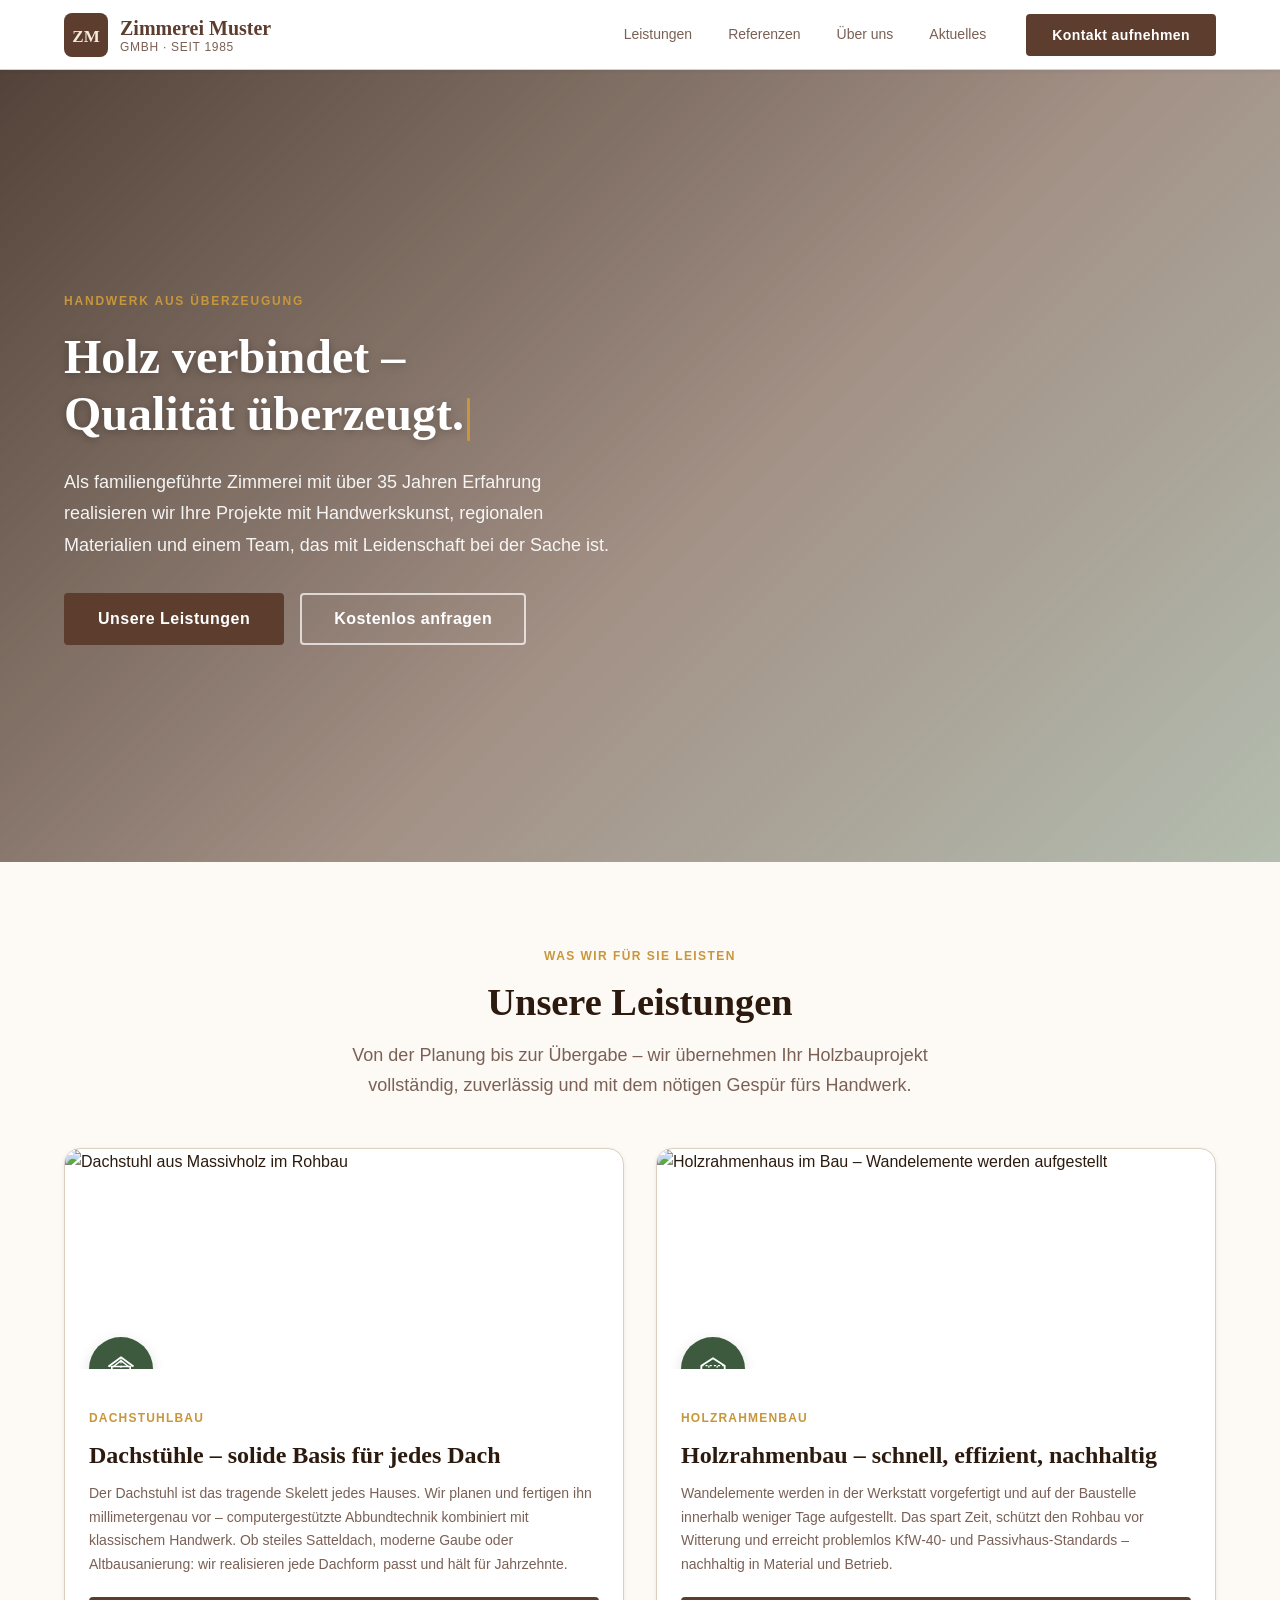
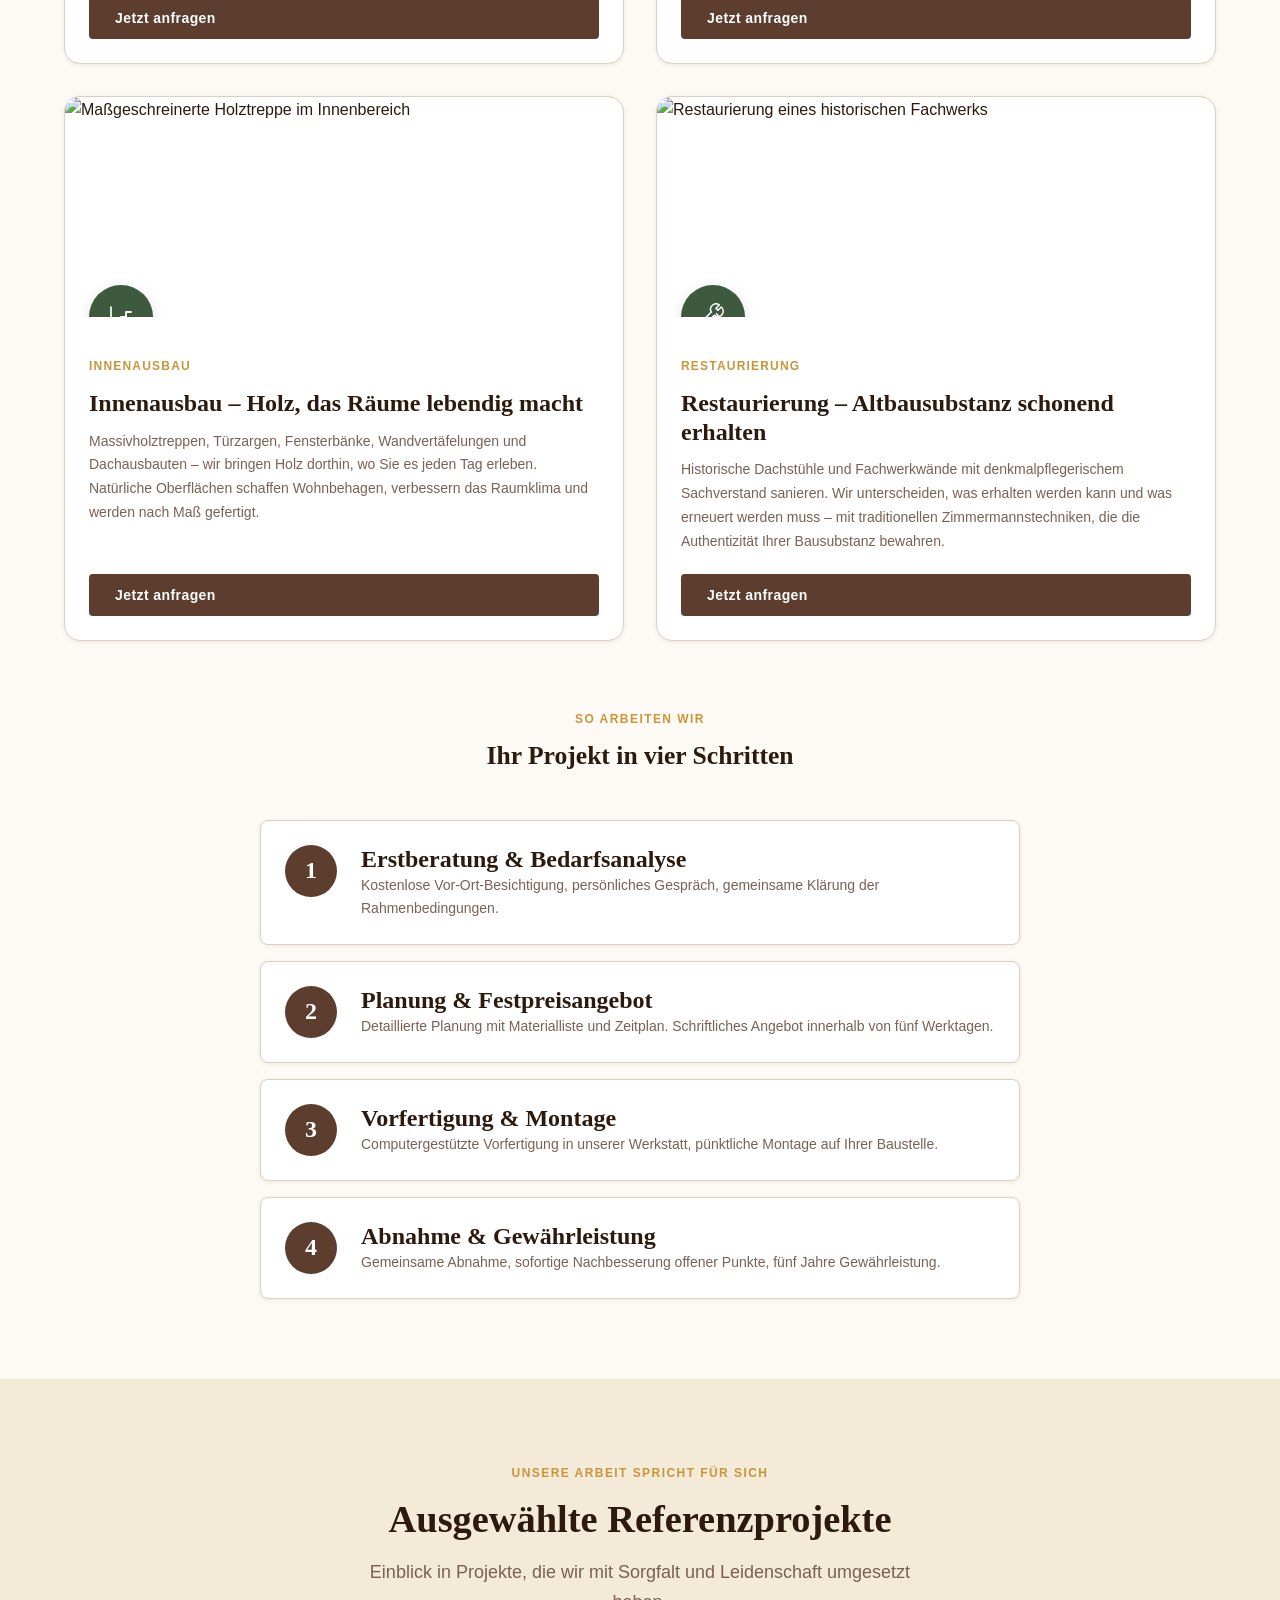
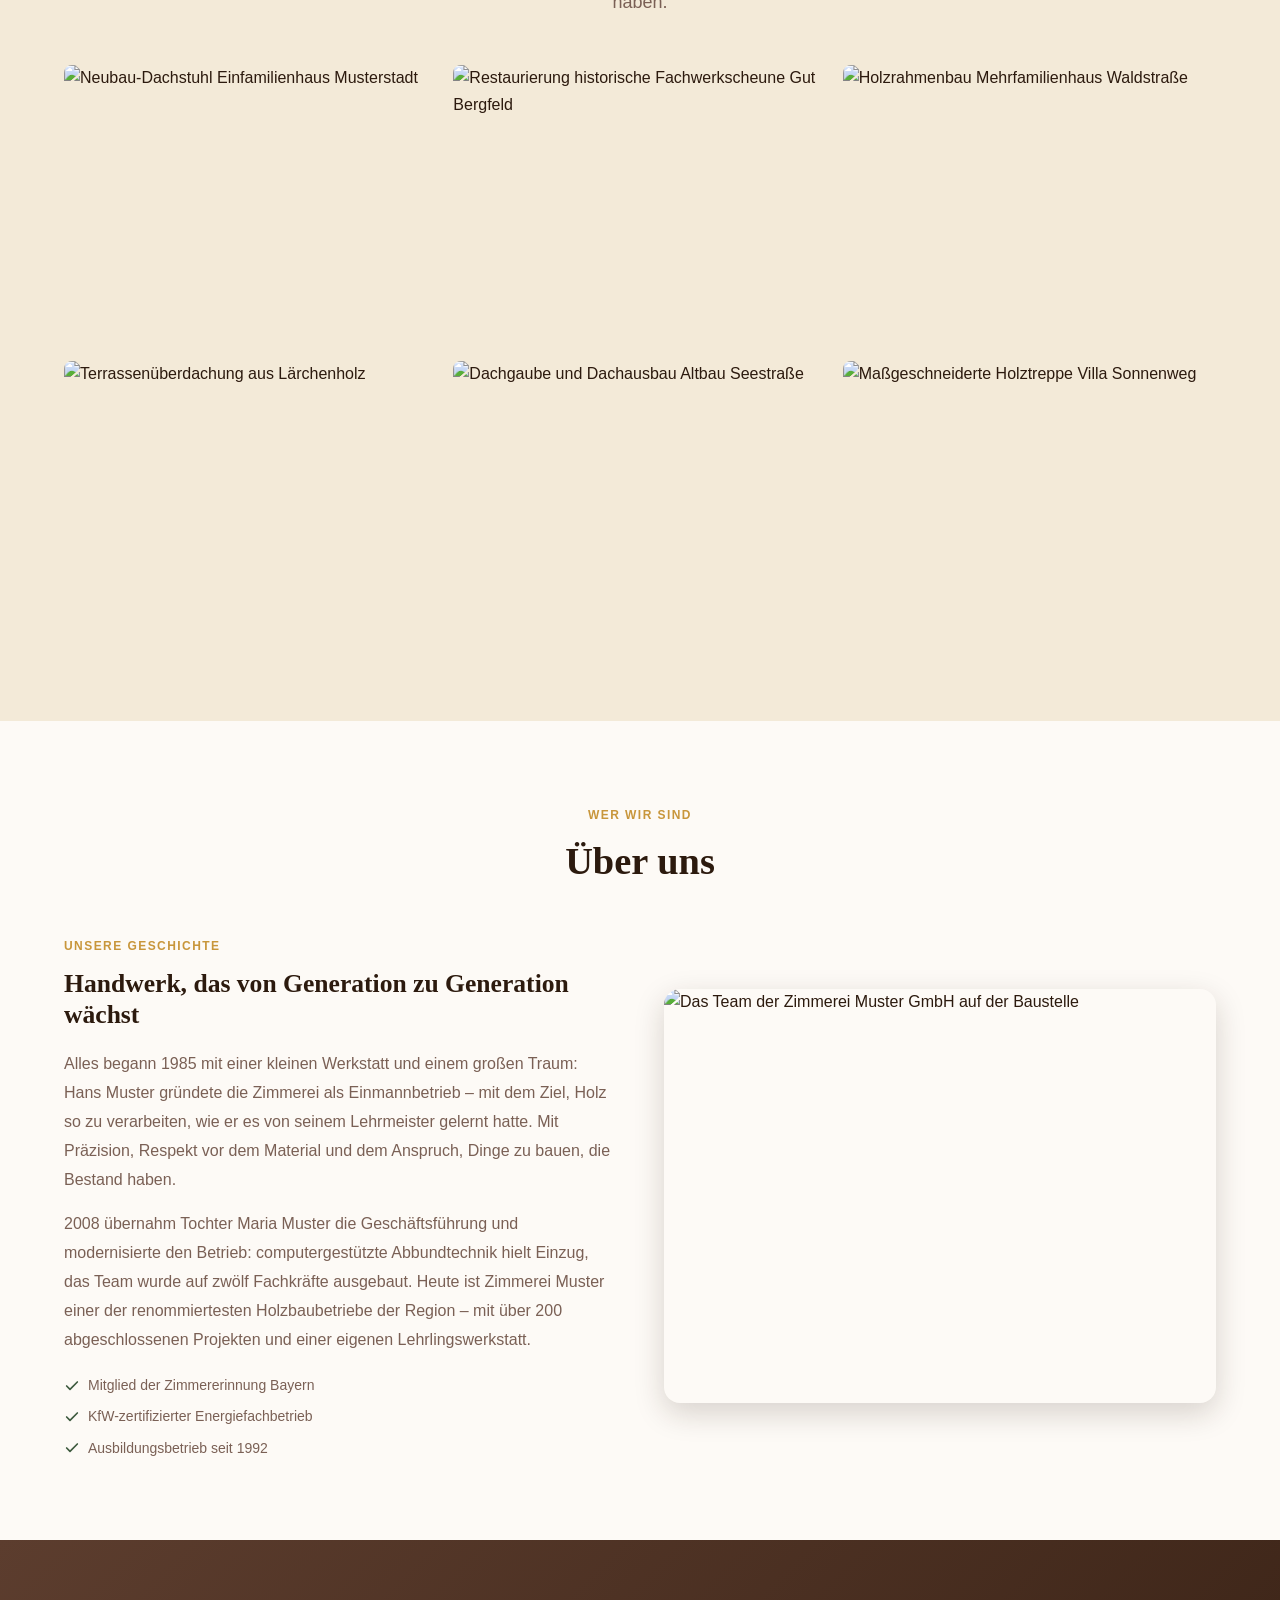
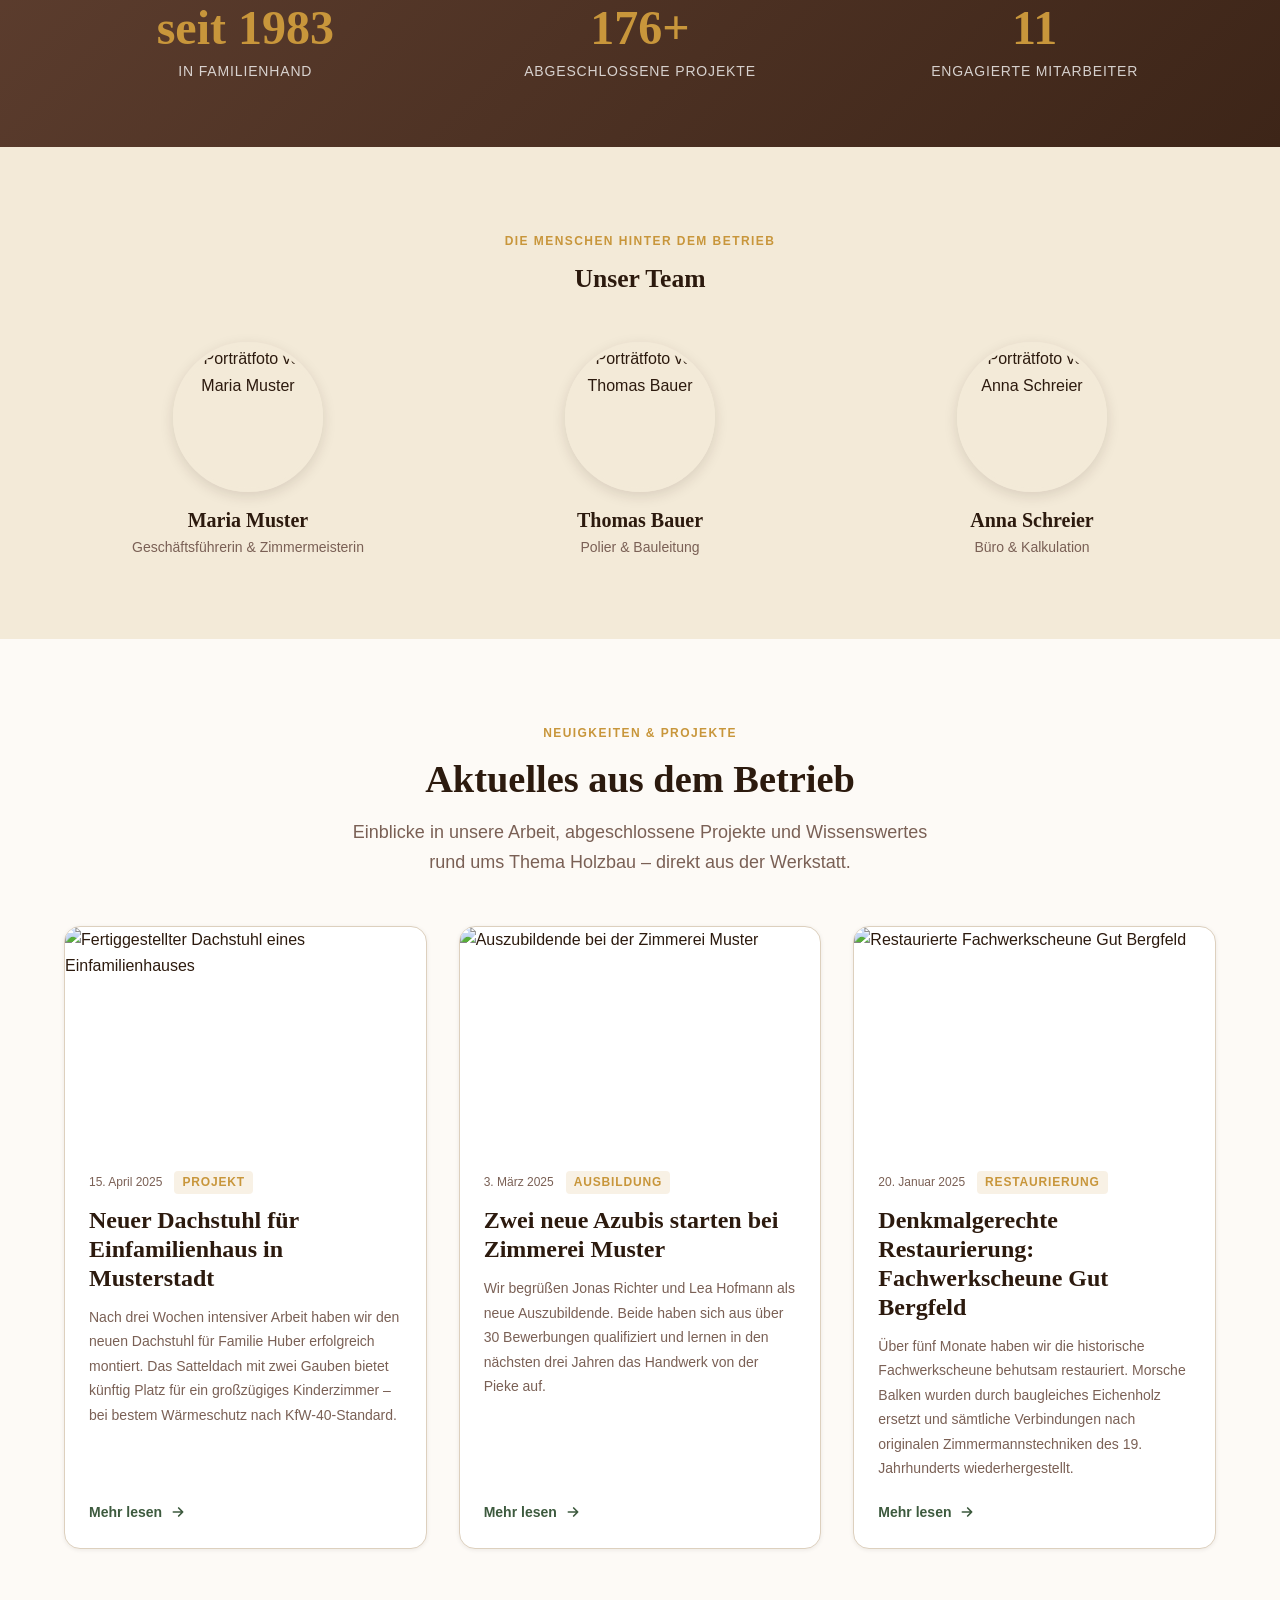
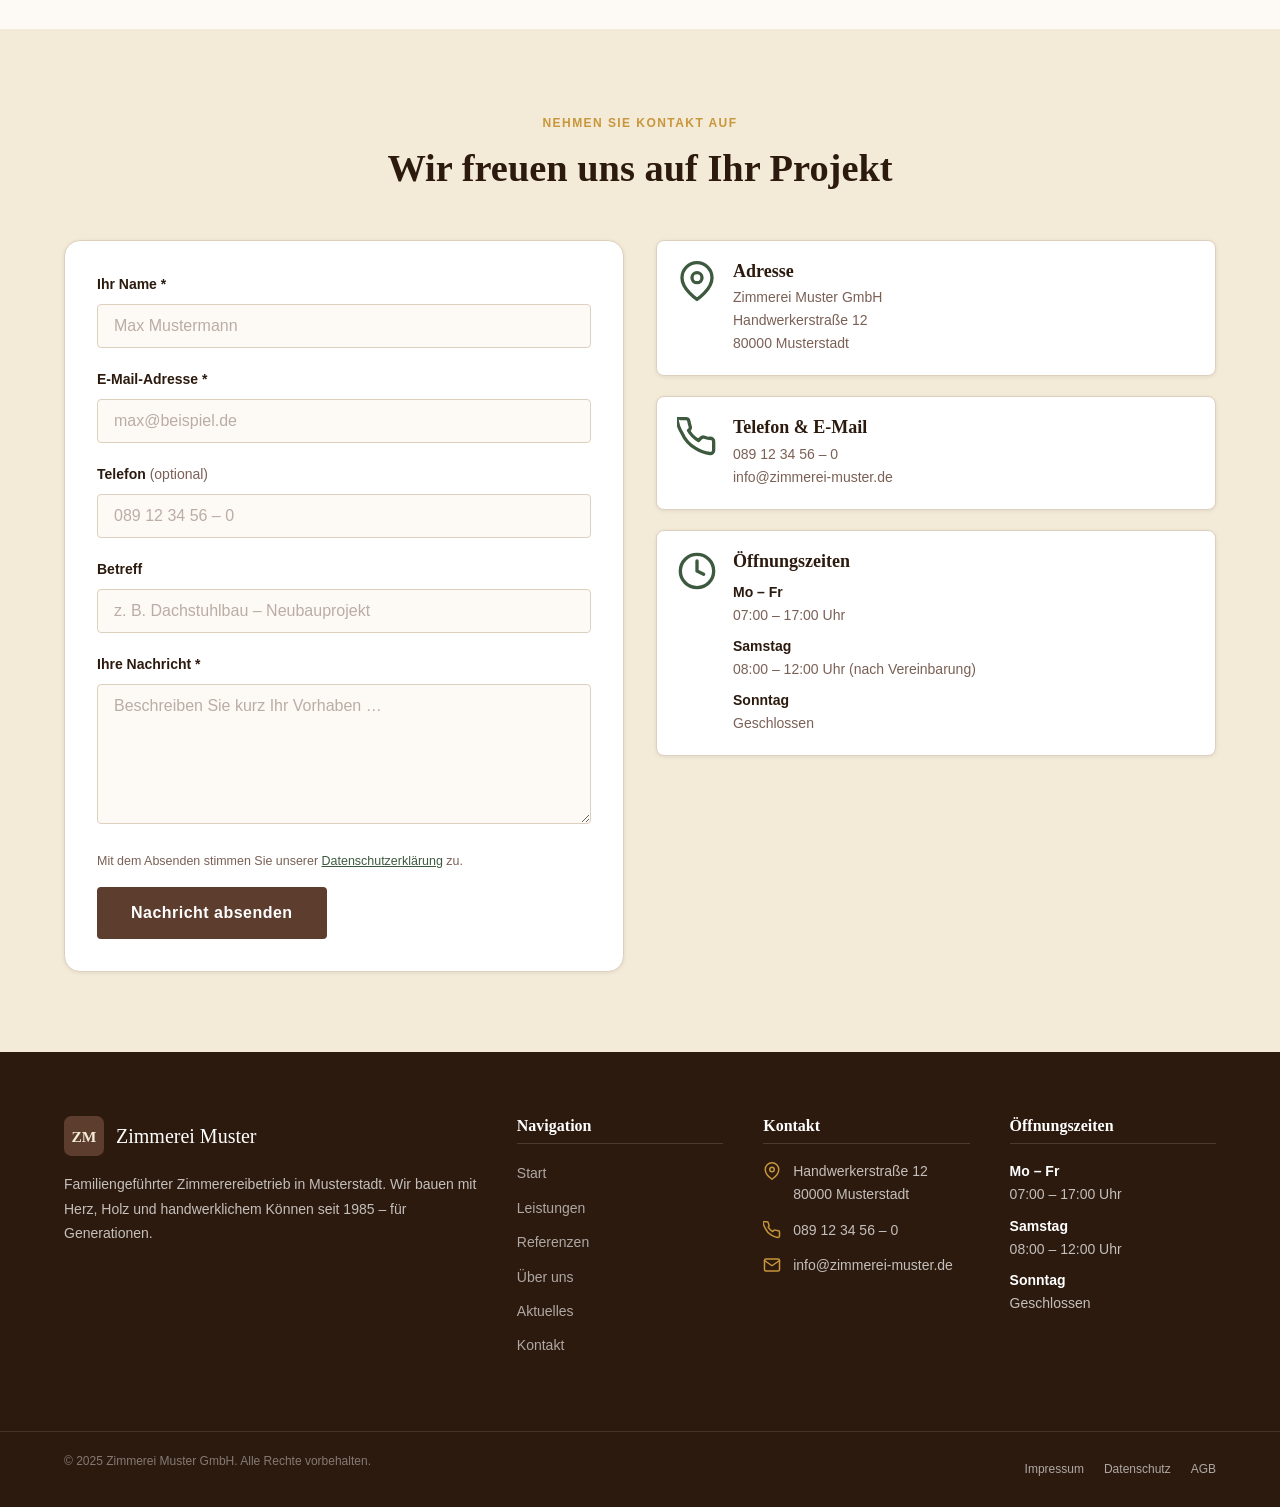
==== commit e79fb934: "feat: Scroll-Progress, Typewriter, Zähler-Animation, Parallax" ====
--- a/index.html
+++ b/index.html
@@ -16,6 +16,9 @@
   <link rel="stylesheet" href="css/style.css" />
 </head>
 <body>
+
+  <!-- Scroll-Fortschrittsbalken (wird per JS befüllt) -->
+  <div class="scroll-progress" role="progressbar" aria-hidden="true"></div>
 
   <a href="#start" class="skip-link">Zum Inhalt springen</a>
 
@@ -86,7 +89,11 @@
         <!-- SCHLAGWORT HIER ANPASSEN -->
         <span class="hero__tag">Handwerk aus Überzeugung</span>
         <!-- HAUPTÜBERSCHRIFT HIER ANPASSEN -->
-        <h1 class="hero__title">Holz verbindet –<br>Qualität überzeugt.</h1>
+        <!-- TYPEWRITER-PHRASEN IN js/main.js ANPASSEN -->
+        <h1 class="hero__title">
+          Holz verbindet –<br>
+          <span class="hero__typed" aria-live="polite"></span><span class="hero__typed-cursor" aria-hidden="true"></span>
+        </h1>
         <!-- HERO-TEXT HIER ANPASSEN -->
         <p class="hero__lead">
           Als familiengeführte Zimmerei mit über 35 Jahren Erfahrung realisieren wir
@@ -435,15 +442,16 @@
         <div class="stats-grid">
           <!-- KENNZAHLEN HIER ANPASSEN -->
           <div class="stat-item">
-            <div class="stat-item__number">seit 1985</div>
+            <!-- data-from / data-target für Zähler-Animation -->
+            <div class="stat-item__number" data-from="1970" data-target="1985" data-prefix="seit ">seit 1985</div>
             <div class="stat-item__label">in Familienhand</div>
           </div>
           <div class="stat-item">
-            <div class="stat-item__number">200+</div>
+            <div class="stat-item__number" data-from="0" data-target="200" data-suffix="+">200+</div>
             <div class="stat-item__label">abgeschlossene Projekte</div>
           </div>
           <div class="stat-item">
-            <div class="stat-item__number">12</div>
+            <div class="stat-item__number" data-from="0" data-target="12">12</div>
             <div class="stat-item__label">engagierte Mitarbeiter</div>
           </div>
         </div>
--- a/css/style.css
+++ b/css/style.css
@@ -0,0 +1,1234 @@
+/* =============================================
+   style.css – Handwerksbetrieb Website-Vorlage
+   Zimmerei / Schreinerei
+   ============================================= */
+
+/* =============================================
+   1. CSS-VARIABLEN
+   Alle Farben, Schriften und Abstände zentral
+   anpassen – wirkt auf alle Seiten.
+   ============================================= */
+:root {
+  /* FARBEN HIER ANPASSEN */
+  --color-primary:        #5C3D2E;   /* Dunkles Warmbraun – Hauptfarbe */
+  --color-primary-hover:  #4A3124;
+  --color-secondary:      #3D5A3E;   /* Dunkelgrün – Akzentfarbe */
+  --color-secondary-hover:#2D4A2F;
+  --color-accent:         #C8963B;   /* Goldenes Amber */
+  --color-bg:             #FDFAF6;   /* Warmes Weiß – Seitenhintergrund */
+  --color-bg-alt:         #F3EAD8;   /* Helles Beige */
+  --color-bg-dark:        #2C1A0E;   /* Sehr dunkles Braun – Footer */
+  --color-text:           #2C1A0E;
+  --color-text-muted:     #7A6055;
+  --color-white:          #FFFFFF;
+  --color-border:         #DDD0BE;
+
+  /* SCHRIFTEN HIER ANPASSEN */
+  --font-heading: Georgia, 'Times New Roman', serif;
+  --font-body:    -apple-system, BlinkMacSystemFont, 'Segoe UI', Roboto, Oxygen, Ubuntu, sans-serif;
+
+  /* Schriftgrößen */
+  --fs-xs:   0.75rem;
+  --fs-sm:   0.875rem;
+  --fs-base: 1rem;
+  --fs-md:   1.125rem;
+  --fs-lg:   1.25rem;
+  --fs-xl:   1.5rem;
+  --fs-2xl:  2rem;
+  --fs-3xl:  2.5rem;
+  --fs-4xl:  3rem;
+
+  /* Abstände */
+  --space-1:  0.25rem;
+  --space-2:  0.5rem;
+  --space-3:  0.75rem;
+  --space-4:  1rem;
+  --space-5:  1.25rem;
+  --space-6:  1.5rem;
+  --space-8:  2rem;
+  --space-10: 2.5rem;
+  --space-12: 3rem;
+  --space-16: 4rem;
+  --space-20: 5rem;
+  --space-24: 6rem;
+
+  /* Layout */
+  --container-max: 1200px;
+  --header-height: 70px;
+
+  /* Radien & Schatten */
+  --radius-sm:  4px;
+  --radius-md:  8px;
+  --radius-lg:  16px;
+  --shadow-sm:  0 1px 4px rgba(44, 26, 14, 0.08);
+  --shadow-md:  0 4px 14px rgba(44, 26, 14, 0.13);
+  --shadow-lg:  0 10px 30px rgba(44, 26, 14, 0.18);
+
+  /* Übergänge */
+  --transition: 0.28s ease;
+}
+
+/* =============================================
+   2. RESET & GRUNDSTILE
+   ============================================= */
+*, *::before, *::after {
+  box-sizing: border-box;
+  margin: 0;
+  padding: 0;
+}
+
+html {
+  scroll-behavior: smooth;
+  font-size: 16px;
+}
+
+body {
+  font-family: var(--font-body);
+  font-size: var(--fs-base);
+  color: var(--color-text);
+  background-color: var(--color-bg);
+  line-height: 1.65;
+  -webkit-font-smoothing: antialiased;
+}
+
+img {
+  max-width: 100%;
+  height: auto;
+  display: block;
+}
+
+a {
+  color: inherit;
+  text-decoration: none;
+}
+
+ul { list-style: none; }
+
+address { font-style: normal; }
+
+/* =============================================
+   3. TYPOGRAFIE
+   ============================================= */
+h1, h2, h3, h4, h5, h6 {
+  font-family: var(--font-heading);
+  line-height: 1.2;
+  color: var(--color-text);
+}
+
+h1 { font-size: clamp(var(--fs-2xl),  5vw, var(--fs-4xl)); }
+h2 { font-size: clamp(var(--fs-xl),   3vw, var(--fs-3xl)); }
+h3 { font-size: clamp(var(--fs-lg),   2vw, var(--fs-2xl)); }
+h4 { font-size: var(--fs-xl); }
+h5 { font-size: var(--fs-lg); }
+h6 { font-size: var(--fs-md); }
+
+p { margin-bottom: var(--space-4); }
+p:last-child { margin-bottom: 0; }
+
+/* =============================================
+   4. LAYOUT-HELFER
+   ============================================= */
+.container {
+  width: 100%;
+  max-width: var(--container-max);
+  margin-inline: auto;
+  padding-inline: var(--space-6);
+}
+
+.section {
+  padding-block: var(--space-20);
+}
+
+.section--alt  { background-color: var(--color-bg-alt); }
+.section--dark {
+  background-color: var(--color-bg-dark);
+  color: var(--color-white);
+}
+
+.section__header {
+  text-align: center;
+  margin-bottom: var(--space-12);
+}
+
+.section__tag {
+  display: inline-block;
+  font-size: var(--fs-xs);
+  font-weight: 700;
+  letter-spacing: 0.12em;
+  text-transform: uppercase;
+  color: var(--color-accent);
+  margin-bottom: var(--space-3);
+}
+
+.section__title { margin-bottom: var(--space-4); }
+
+.section__lead {
+  font-size: var(--fs-md);
+  color: var(--color-text-muted);
+  max-width: 600px;
+  margin-inline: auto;
+}
+
+/* Grids */
+.grid-2 { display: grid; gap: var(--space-6); }
+.grid-3 { display: grid; gap: var(--space-6); }
+.grid-4 { display: grid; gap: var(--space-6); }
+
+/* =============================================
+   5. BUTTONS
+   ============================================= */
+.btn {
+  display: inline-flex;
+  align-items: center;
+  gap: var(--space-2);
+  padding: var(--space-3) var(--space-6);
+  border-radius: var(--radius-sm);
+  font-family: var(--font-body);
+  font-size: var(--fs-sm);
+  font-weight: 600;
+  letter-spacing: 0.03em;
+  cursor: pointer;
+  border: 2px solid transparent;
+  transition:
+    background-color var(--transition),
+    color var(--transition),
+    border-color var(--transition),
+    transform var(--transition),
+    box-shadow var(--transition);
+  text-align: center;
+  white-space: nowrap;
+  line-height: 1;
+}
+
+.btn:hover { transform: translateY(-2px); box-shadow: var(--shadow-sm); }
+.btn:active { transform: translateY(0); }
+
+.btn--primary {
+  background-color: var(--color-primary);
+  color: var(--color-white);
+  border-color: var(--color-primary);
+}
+.btn--primary:hover {
+  background-color: var(--color-primary-hover);
+  border-color: var(--color-primary-hover);
+}
+
+.btn--secondary {
+  background-color: var(--color-secondary);
+  color: var(--color-white);
+  border-color: var(--color-secondary);
+}
+.btn--secondary:hover {
+  background-color: var(--color-secondary-hover);
+  border-color: var(--color-secondary-hover);
+}
+
+.btn--outline {
+  background-color: transparent;
+  color: var(--color-primary);
+  border-color: var(--color-primary);
+}
+.btn--outline:hover {
+  background-color: var(--color-primary);
+  color: var(--color-white);
+}
+
+.btn--outline-white {
+  background-color: transparent;
+  color: var(--color-white);
+  border-color: rgba(255,255,255,0.7);
+}
+.btn--outline-white:hover {
+  background-color: var(--color-white);
+  color: var(--color-primary);
+  border-color: var(--color-white);
+}
+
+.btn--lg {
+  padding: var(--space-4) var(--space-8);
+  font-size: var(--fs-base);
+}
+
+/* =============================================
+   6. HEADER & NAVIGATION
+   ============================================= */
+.site-header {
+  position: fixed;
+  inset-block-start: 0;
+  inset-inline: 0;
+  z-index: 1000;
+  height: var(--header-height);
+  background-color: var(--color-white);
+  border-bottom: 1px solid var(--color-border);
+  box-shadow: var(--shadow-sm);
+  transition: box-shadow var(--transition);
+}
+
+.site-header.scrolled { box-shadow: var(--shadow-md); }
+
+.header-inner {
+  display: flex;
+  align-items: center;
+  justify-content: space-between;
+  height: var(--header-height);
+}
+
+/* Logo */
+.logo {
+  display: flex;
+  align-items: center;
+  gap: var(--space-3);
+  flex-shrink: 0;
+}
+
+.logo__icon { width: 44px; height: 44px; flex-shrink: 0; }
+
+.logo__text {
+  display: flex;
+  flex-direction: column;
+  line-height: 1.2;
+}
+
+.logo__name {
+  font-family: var(--font-heading);
+  font-size: var(--fs-lg);
+  font-weight: 700;
+  color: var(--color-primary);
+}
+
+.logo__sub {
+  font-size: var(--fs-xs);
+  color: var(--color-text-muted);
+  letter-spacing: 0.06em;
+  text-transform: uppercase;
+}
+
+/* Hauptnavigation */
+.main-nav {
+  display: flex;
+  align-items: center;
+  gap: var(--space-2);
+}
+
+.main-nav__list {
+  display: flex;
+  align-items: center;
+  gap: var(--space-1);
+}
+
+.main-nav__item a {
+  display: block;
+  padding: var(--space-2) var(--space-4);
+  font-size: var(--fs-sm);
+  font-weight: 500;
+  color: var(--color-text-muted);
+  border-radius: var(--radius-sm);
+  transition: color var(--transition), background-color var(--transition);
+}
+
+.main-nav__item a:hover,
+.main-nav__item a.active {
+  color: var(--color-primary);
+  background-color: var(--color-bg-alt);
+}
+
+.main-nav__cta { margin-left: var(--space-4); }
+
+/* Hamburger-Button */
+.nav-toggle {
+  display: none;
+  flex-direction: column;
+  justify-content: center;
+  align-items: center;
+  gap: 5px;
+  width: 40px;
+  height: 40px;
+  background: none;
+  border: none;
+  cursor: pointer;
+  padding: var(--space-2);
+  border-radius: var(--radius-sm);
+  transition: background-color var(--transition);
+}
+
+.nav-toggle:hover { background-color: var(--color-bg-alt); }
+
+.nav-toggle__bar {
+  display: block;
+  width: 22px;
+  height: 2px;
+  background-color: var(--color-primary);
+  border-radius: 2px;
+  transition: transform var(--transition), opacity var(--transition), width var(--transition);
+}
+
+.nav-toggle.is-active .nav-toggle__bar:nth-child(1) { transform: translateY(7px) rotate(45deg); }
+.nav-toggle.is-active .nav-toggle__bar:nth-child(2) { opacity: 0; width: 0; }
+.nav-toggle.is-active .nav-toggle__bar:nth-child(3) { transform: translateY(-7px) rotate(-45deg); }
+
+/* =============================================
+   7. HERO-BEREICHE
+   ============================================= */
+.hero {
+  position: relative;
+  min-height: 88vh;
+  display: flex;
+  align-items: center;
+  overflow: hidden;
+  margin-top: var(--header-height);
+}
+
+.hero--page { min-height: 44vh; }
+
+.hero__image {
+  position: absolute;
+  inset: 0;
+  z-index: 0;
+}
+
+.hero__image img {
+  width: 100%;
+  height: 100%;
+  object-fit: cover;
+  object-position: center;
+}
+
+.hero__overlay {
+  position: absolute;
+  inset: 0;
+  background: linear-gradient(
+    135deg,
+    rgba(44, 26, 14, 0.82) 0%,
+    rgba(92, 61, 46, 0.56) 55%,
+    rgba(61, 90, 62, 0.38) 100%
+  );
+  z-index: 1;
+}
+
+.hero__content {
+  position: relative;
+  z-index: 2;
+  color: var(--color-white);
+  padding-block: var(--space-16);
+}
+
+.hero__tag {
+  display: inline-block;
+  font-size: var(--fs-xs);
+  font-weight: 700;
+  letter-spacing: 0.15em;
+  text-transform: uppercase;
+  color: var(--color-accent);
+  margin-bottom: var(--space-4);
+}
+
+.hero__title {
+  color: var(--color-white);
+  margin-bottom: var(--space-6);
+  max-width: 720px;
+  text-shadow: 0 2px 10px rgba(0,0,0,0.28);
+}
+
+.hero__lead {
+  font-size: clamp(var(--fs-base), 2vw, var(--fs-md));
+  max-width: 560px;
+  opacity: 0.92;
+  margin-bottom: var(--space-8);
+  line-height: 1.75;
+}
+
+.hero__actions {
+  display: flex;
+  flex-wrap: wrap;
+  gap: var(--space-4);
+}
+
+/* =============================================
+   8. FEATURE / USP-KARTEN (Homepage)
+   ============================================= */
+.features { display: grid; gap: var(--space-6); }
+
+.feature-card {
+  display: flex;
+  gap: var(--space-4);
+  padding: var(--space-6);
+  background: var(--color-white);
+  border-radius: var(--radius-md);
+  border: 1px solid var(--color-border);
+  box-shadow: var(--shadow-sm);
+  transition: box-shadow var(--transition), transform var(--transition);
+}
+
+.feature-card:hover { box-shadow: var(--shadow-md); transform: translateY(-2px); }
+
+.feature-card__icon {
+  width: 48px;
+  height: 48px;
+  flex-shrink: 0;
+  color: var(--color-secondary);
+  margin-top: 2px;
+}
+
+.feature-card__title { font-size: var(--fs-lg); margin-bottom: var(--space-2); }
+
+.feature-card__text {
+  font-size: var(--fs-sm);
+  color: var(--color-text-muted);
+  margin-bottom: 0;
+}
+
+/* =============================================
+   9. SERVICE-KARTEN (Leistungen-Vorschau)
+   ============================================= */
+.service-card {
+  background: var(--color-white);
+  border-radius: var(--radius-lg);
+  border: 1px solid var(--color-border);
+  overflow: hidden;
+  box-shadow: var(--shadow-sm);
+  transition: box-shadow var(--transition), transform var(--transition);
+  display: flex;
+  flex-direction: column;
+}
+
+.service-card:hover { box-shadow: var(--shadow-lg); transform: translateY(-4px); }
+
+.service-card__icon-wrap {
+  display: flex;
+  align-items: center;
+  justify-content: center;
+  width: 72px;
+  height: 72px;
+  border-radius: 50%;
+  background-color: var(--color-bg-alt);
+  margin: var(--space-8) auto var(--space-4);
+  transition: background-color var(--transition);
+}
+
+.service-card:hover .service-card__icon-wrap { background-color: rgba(61,90,62,0.12); }
+
+.service-card__icon { width: 36px; height: 36px; color: var(--color-secondary); }
+
+.service-card__body {
+  padding: 0 var(--space-6) var(--space-8);
+  text-align: center;
+  display: flex;
+  flex-direction: column;
+  flex: 1;
+}
+
+.service-card__title { font-size: var(--fs-xl); margin-bottom: var(--space-3); }
+
+.service-card__text {
+  color: var(--color-text-muted);
+  margin-bottom: var(--space-6);
+  font-size: var(--fs-sm);
+  flex: 1;
+}
+
+/* =============================================
+   10. SERVICE-DETAIL-KARTEN (Leistungen-Seite)
+   ============================================= */
+.service-detail-card {
+  background: var(--color-white);
+  border-radius: var(--radius-lg);
+  border: 1px solid var(--color-border);
+  box-shadow: var(--shadow-sm);
+  overflow: hidden;
+  transition: box-shadow var(--transition), transform var(--transition);
+  display: flex;
+  flex-direction: column;
+}
+
+.service-detail-card:hover { box-shadow: var(--shadow-lg); transform: translateY(-4px); }
+
+.service-detail-card__image-wrap {
+  position: relative;
+  overflow: hidden;
+  height: 220px;
+}
+
+.service-detail-card__image {
+  width: 100%;
+  height: 100%;
+  object-fit: cover;
+  transition: transform 0.5s ease;
+}
+
+.service-detail-card:hover .service-detail-card__image { transform: scale(1.04); }
+
+.service-detail-card__icon-wrap {
+  display: flex;
+  align-items: center;
+  justify-content: center;
+  width: 64px;
+  height: 64px;
+  border-radius: 50%;
+  background-color: var(--color-secondary);
+  position: absolute;
+  bottom: -32px;
+  left: var(--space-6);
+  box-shadow: var(--shadow-md);
+}
+
+.service-detail-card__icon { width: 30px; height: 30px; color: var(--color-white); }
+
+.service-detail-card__body {
+  padding: calc(var(--space-8) + var(--space-2)) var(--space-6) var(--space-6);
+  flex: 1;
+  display: flex;
+  flex-direction: column;
+}
+
+.service-detail-card__tag {
+  font-size: var(--fs-xs);
+  font-weight: 700;
+  letter-spacing: 0.1em;
+  text-transform: uppercase;
+  color: var(--color-accent);
+  margin-bottom: var(--space-3);
+}
+
+.service-detail-card__title { font-size: var(--fs-xl); margin-bottom: var(--space-3); }
+
+.service-detail-card__text {
+  color: var(--color-text-muted);
+  font-size: var(--fs-sm);
+  line-height: 1.7;
+  flex: 1;
+  margin-bottom: var(--space-5);
+}
+
+/* =============================================
+   11. PROJEKT-REFERENZEN (Homepage)
+   ============================================= */
+.projects-grid { display: grid; gap: var(--space-4); }
+
+.project-item {
+  position: relative;
+  overflow: hidden;
+  border-radius: var(--radius-md);
+  aspect-ratio: 4/3;
+  cursor: pointer;
+}
+
+.project-item img {
+  width: 100%;
+  height: 100%;
+  object-fit: cover;
+  transition: transform 0.5s ease;
+}
+
+.project-item:hover img { transform: scale(1.06); }
+
+.project-item__overlay {
+  position: absolute;
+  inset: 0;
+  background: linear-gradient(to top, rgba(44,26,14,0.88) 0%, rgba(44,26,14,0) 55%);
+  opacity: 0;
+  transition: opacity var(--transition);
+  display: flex;
+  align-items: flex-end;
+  padding: var(--space-5);
+}
+
+.project-item:hover .project-item__overlay { opacity: 1; }
+
+.project-item__label {
+  color: var(--color-white);
+  font-family: var(--font-heading);
+  font-size: var(--fs-lg);
+  font-weight: 600;
+  text-shadow: 0 1px 4px rgba(0,0,0,0.4);
+}
+
+/* =============================================
+   12. STATS / KENNZAHLEN (Über uns)
+   ============================================= */
+.stats-bar {
+  background: linear-gradient(135deg, var(--color-primary) 0%, #3D2518 100%);
+  padding-block: var(--space-16);
+}
+
+.stats-grid {
+  display: grid;
+  gap: var(--space-8);
+  text-align: center;
+}
+
+.stat-item__number {
+  font-family: var(--font-heading);
+  font-size: clamp(var(--fs-2xl), 5vw, var(--fs-4xl));
+  font-weight: 700;
+  color: var(--color-accent);
+  line-height: 1;
+  margin-bottom: var(--space-2);
+}
+
+.stat-item__label {
+  font-size: var(--fs-sm);
+  color: rgba(255,255,255,0.78);
+  letter-spacing: 0.06em;
+  text-transform: uppercase;
+}
+
+/* =============================================
+   13. TEAM-KARTEN (Über uns)
+   ============================================= */
+.team-grid { display: grid; gap: var(--space-6); }
+
+.team-card { text-align: center; }
+
+.team-card__photo {
+  width: 150px;
+  height: 150px;
+  border-radius: 50%;
+  object-fit: cover;
+  margin: 0 auto var(--space-4);
+  border: 4px solid var(--color-bg-alt);
+  box-shadow: var(--shadow-md);
+  transition: transform var(--transition), box-shadow var(--transition);
+}
+
+.team-card:hover .team-card__photo { transform: scale(1.04); box-shadow: var(--shadow-lg); }
+
+.team-card__name { font-size: var(--fs-lg); margin-bottom: var(--space-1); }
+
+.team-card__role {
+  font-size: var(--fs-sm);
+  color: var(--color-text-muted);
+  margin-bottom: 0;
+}
+
+/* =============================================
+   14. NEWS / BLOG-KARTEN (Aktuelles)
+   ============================================= */
+.news-grid { display: grid; gap: var(--space-8); }
+
+.news-card {
+  background: var(--color-white);
+  border-radius: var(--radius-lg);
+  border: 1px solid var(--color-border);
+  overflow: hidden;
+  box-shadow: var(--shadow-sm);
+  transition: box-shadow var(--transition), transform var(--transition);
+  display: flex;
+  flex-direction: column;
+}
+
+.news-card:hover { box-shadow: var(--shadow-lg); transform: translateY(-4px); }
+
+.news-card__image-wrap {
+  overflow: hidden;
+  height: 220px;
+}
+
+.news-card__image {
+  width: 100%;
+  height: 100%;
+  object-fit: cover;
+  transition: transform 0.5s ease;
+}
+
+.news-card:hover .news-card__image { transform: scale(1.04); }
+
+.news-card__body {
+  padding: var(--space-6);
+  flex: 1;
+  display: flex;
+  flex-direction: column;
+}
+
+.news-card__meta {
+  display: flex;
+  align-items: center;
+  gap: var(--space-3);
+  margin-bottom: var(--space-3);
+  flex-wrap: wrap;
+}
+
+.news-card__date {
+  font-size: var(--fs-xs);
+  color: var(--color-text-muted);
+}
+
+.news-card__cat {
+  font-size: var(--fs-xs);
+  font-weight: 700;
+  letter-spacing: 0.07em;
+  text-transform: uppercase;
+  color: var(--color-accent);
+  background-color: rgba(200, 150, 59, 0.13);
+  padding: 2px var(--space-2);
+  border-radius: var(--radius-sm);
+}
+
+.news-card__title { font-size: var(--fs-xl); margin-bottom: var(--space-3); }
+
+.news-card__title a {
+  color: var(--color-text);
+  transition: color var(--transition);
+}
+
+.news-card__title a:hover { color: var(--color-primary); }
+
+.news-card__text {
+  color: var(--color-text-muted);
+  font-size: var(--fs-sm);
+  line-height: 1.75;
+  flex: 1;
+  margin-bottom: var(--space-5);
+}
+
+.news-card__link {
+  display: inline-flex;
+  align-items: center;
+  gap: var(--space-2);
+  font-size: var(--fs-sm);
+  font-weight: 600;
+  color: var(--color-secondary);
+  transition: gap var(--transition);
+  margin-top: auto;
+}
+
+.news-card__link:hover { gap: var(--space-3); }
+
+.news-card__link svg {
+  width: 16px;
+  height: 16px;
+  transition: transform var(--transition);
+}
+
+.news-card__link:hover svg { transform: translateX(3px); }
+
+/* =============================================
+   15. CTA-BANNER
+   ============================================= */
+.cta-banner {
+  background: linear-gradient(135deg, var(--color-primary) 0%, var(--color-secondary) 100%);
+  padding-block: var(--space-20);
+  text-align: center;
+  color: var(--color-white);
+}
+
+.cta-banner__title { color: var(--color-white); margin-bottom: var(--space-4); }
+
+.cta-banner__text {
+  opacity: 0.92;
+  font-size: var(--fs-md);
+  margin-bottom: var(--space-8);
+  max-width: 560px;
+  margin-inline: auto;
+}
+
+.cta-banner__actions {
+  display: flex;
+  justify-content: center;
+  flex-wrap: wrap;
+  gap: var(--space-4);
+}
+
+/* =============================================
+   16. ÜBER UNS – Firmengeschichte
+   ============================================= */
+.about-grid {
+  display: grid;
+  gap: var(--space-12);
+  align-items: center;
+}
+
+.about-image {
+  border-radius: var(--radius-lg);
+  overflow: hidden;
+  box-shadow: var(--shadow-lg);
+  aspect-ratio: 4/3;
+}
+
+.about-image img {
+  width: 100%;
+  height: 100%;
+  object-fit: cover;
+}
+
+.about-content__tag {
+  display: inline-block;
+  font-size: var(--fs-xs);
+  font-weight: 700;
+  letter-spacing: 0.12em;
+  text-transform: uppercase;
+  color: var(--color-accent);
+  margin-bottom: var(--space-3);
+}
+
+.about-content__title { margin-bottom: var(--space-5); }
+
+.about-content__text {
+  color: var(--color-text-muted);
+  line-height: 1.8;
+}
+
+/* =============================================
+   17. PROZESS-SCHRITTE (Leistungen)
+   ============================================= */
+.process-steps { counter-reset: step; }
+
+.process-step {
+  display: flex;
+  gap: var(--space-6);
+  padding: var(--space-6);
+  background: var(--color-white);
+  border-radius: var(--radius-md);
+  border: 1px solid var(--color-border);
+  margin-bottom: var(--space-4);
+  box-shadow: var(--shadow-sm);
+  transition: box-shadow var(--transition);
+}
+
+.process-step:hover { box-shadow: var(--shadow-md); }
+.process-step:last-child { margin-bottom: 0; }
+
+.process-step__number {
+  counter-increment: step;
+  display: flex;
+  align-items: center;
+  justify-content: center;
+  width: 52px;
+  height: 52px;
+  border-radius: 50%;
+  background-color: var(--color-primary);
+  color: var(--color-white);
+  font-family: var(--font-heading);
+  font-size: var(--fs-xl);
+  font-weight: 700;
+  flex-shrink: 0;
+}
+
+.process-step__content h3 { font-size: var(--fs-lg); margin-bottom: var(--space-2); }
+
+.process-step__content p {
+  color: var(--color-text-muted);
+  font-size: var(--fs-sm);
+  margin-bottom: 0;
+}
+
+/* =============================================
+   18. KONTAKTFORMULAR
+   ============================================= */
+.contact-section { background-color: var(--color-bg-alt); }
+
+.contact-grid { display: grid; gap: var(--space-8); }
+
+.contact-form {
+  background: var(--color-white);
+  padding: var(--space-8);
+  border-radius: var(--radius-lg);
+  border: 1px solid var(--color-border);
+  box-shadow: var(--shadow-sm);
+}
+
+.form-group { margin-bottom: var(--space-5); }
+
+.form-label {
+  display: block;
+  font-size: var(--fs-sm);
+  font-weight: 600;
+  color: var(--color-text);
+  margin-bottom: var(--space-2);
+}
+
+.form-control {
+  width: 100%;
+  padding: var(--space-3) var(--space-4);
+  border: 1.5px solid var(--color-border);
+  border-radius: var(--radius-sm);
+  font-family: var(--font-body);
+  font-size: var(--fs-base);
+  color: var(--color-text);
+  background-color: var(--color-bg);
+  transition: border-color var(--transition), box-shadow var(--transition);
+}
+
+.form-control::placeholder { color: rgba(122, 96, 85, 0.5); }
+
+.form-control:focus {
+  outline: none;
+  border-color: var(--color-secondary);
+  box-shadow: 0 0 0 3px rgba(61, 90, 62, 0.12);
+}
+
+textarea.form-control { min-height: 140px; resize: vertical; }
+
+.contact-info { display: flex; flex-direction: column; gap: var(--space-5); }
+
+.contact-info-card {
+  background: var(--color-white);
+  padding: var(--space-5);
+  border-radius: var(--radius-md);
+  border: 1px solid var(--color-border);
+  display: flex;
+  gap: var(--space-4);
+  box-shadow: var(--shadow-sm);
+}
+
+.contact-info-card__icon { width: 40px; height: 40px; flex-shrink: 0; color: var(--color-secondary); }
+
+.contact-info-card__title { font-size: var(--fs-md); margin-bottom: var(--space-1); }
+
+.contact-info-card__text {
+  font-size: var(--fs-sm);
+  color: var(--color-text-muted);
+  margin-bottom: 0;
+  line-height: 1.65;
+}
+
+/* Öffnungszeiten-Liste */
+.hours-list { font-size: var(--fs-sm); color: var(--color-text-muted); }
+.hours-list dt { font-weight: 600; color: var(--color-text); margin-top: var(--space-2); }
+.hours-list dd { margin-bottom: 0; }
+
+/* =============================================
+   19. FOOTER
+   ============================================= */
+.site-footer { background-color: var(--color-bg-dark); color: rgba(255,255,255,0.72); }
+
+.footer-main {
+  padding-block: var(--space-16);
+  display: grid;
+  gap: var(--space-10);
+}
+
+.footer-brand__logo {
+  display: flex;
+  align-items: center;
+  gap: var(--space-3);
+  margin-bottom: var(--space-4);
+}
+
+.footer-brand__name {
+  font-family: var(--font-heading);
+  font-size: var(--fs-lg);
+  color: var(--color-white);
+}
+
+.footer-brand__desc { font-size: var(--fs-sm); line-height: 1.75; margin-bottom: 0; }
+
+.footer-col__title {
+  font-family: var(--font-heading);
+  font-size: var(--fs-base);
+  font-weight: 700;
+  color: var(--color-white);
+  margin-bottom: var(--space-4);
+  padding-bottom: var(--space-2);
+  border-bottom: 1px solid rgba(255,255,255,0.14);
+}
+
+.footer-nav__list li { margin-bottom: var(--space-2); }
+
+.footer-nav__list a {
+  font-size: var(--fs-sm);
+  color: rgba(255,255,255,0.62);
+  transition: color var(--transition);
+}
+
+.footer-nav__list a:hover { color: var(--color-accent); }
+
+.footer-contact__item {
+  display: flex;
+  align-items: flex-start;
+  gap: var(--space-3);
+  margin-bottom: var(--space-3);
+  font-size: var(--fs-sm);
+}
+
+.footer-contact__icon { width: 18px; height: 18px; flex-shrink: 0; color: var(--color-accent); margin-top: 2px; }
+
+.footer-contact__item a { color: rgba(255,255,255,0.72); transition: color var(--transition); }
+.footer-contact__item a:hover { color: var(--color-accent); }
+
+.footer-hours dt { font-weight: 600; color: var(--color-white); font-size: var(--fs-sm); }
+.footer-hours dd { font-size: var(--fs-sm); margin-bottom: var(--space-2); }
+
+.footer-bottom {
+  border-top: 1px solid rgba(255,255,255,0.11);
+  padding-block: var(--space-5);
+  font-size: var(--fs-xs);
+  color: rgba(255,255,255,0.42);
+}
+
+.footer-bottom__inner {
+  display: flex;
+  flex-direction: column;
+  gap: var(--space-3);
+  align-items: center;
+  text-align: center;
+}
+
+.footer-bottom a { color: rgba(255,255,255,0.62); transition: color var(--transition); }
+.footer-bottom a:hover { color: var(--color-accent); }
+
+.footer-bottom__links { display: flex; gap: var(--space-5); }
+
+/* =============================================
+   20. SKIP-LINK (Barrierefreiheit)
+   ============================================= */
+.skip-link {
+  position: absolute;
+  top: -100%;
+  left: var(--space-4);
+  background: var(--color-primary);
+  color: var(--color-white);
+  padding: var(--space-2) var(--space-4);
+  border-radius: var(--radius-sm);
+  font-size: var(--fs-sm);
+  font-weight: 600;
+  z-index: 9999;
+  transition: top var(--transition);
+}
+
+.skip-link:focus { top: var(--space-4); }
+
+/* =============================================
+   21. HILFSKLASSEN
+   ============================================= */
+.text-center { text-align: center; }
+.text-muted   { color: var(--color-text-muted); }
+.mt-auto      { margin-top: auto; }
+.mb-0         { margin-bottom: 0; }
+
+/* =============================================
+   22. MEDIA QUERIES – TABLET ab 640 px
+   ============================================= */
+@media (min-width: 640px) {
+  .grid-2          { grid-template-columns: repeat(2, 1fr); }
+  .grid-3          { grid-template-columns: repeat(2, 1fr); }
+  .grid-4          { grid-template-columns: repeat(2, 1fr); }
+  .features        { grid-template-columns: repeat(2, 1fr); }
+  .stats-grid      { grid-template-columns: repeat(3, 1fr); }
+  .team-grid       { grid-template-columns: repeat(2, 1fr); }
+  .news-grid       { grid-template-columns: repeat(2, 1fr); }
+  .projects-grid   { grid-template-columns: repeat(2, 1fr); }
+  .footer-main     { grid-template-columns: repeat(2, 1fr); }
+  .footer-bottom__inner { flex-direction: row; justify-content: space-between; text-align: left; }
+}
+
+/* =============================================
+   23. MEDIA QUERIES – DESKTOP ab 960 px
+   ============================================= */
+@media (min-width: 960px) {
+  .grid-3        { grid-template-columns: repeat(3, 1fr); }
+  .grid-4        { grid-template-columns: repeat(4, 1fr); }
+  .features      { grid-template-columns: repeat(3, 1fr); }
+  .team-grid     { grid-template-columns: repeat(3, 1fr); }
+  .news-grid     { grid-template-columns: repeat(3, 1fr); }
+  .projects-grid { grid-template-columns: repeat(3, 1fr); }
+  .footer-main   { grid-template-columns: 2fr 1fr 1fr 1fr; }
+  .about-grid    { grid-template-columns: 1fr 1fr; }
+  .contact-grid  { grid-template-columns: 1fr 1fr; }
+
+  .nav-toggle { display: none !important; }
+  .main-nav   { display: flex !important; }
+}
+
+/* =============================================
+   24. MOTION & ANIMATIONEN
+   ============================================= */
+
+/* --- Scroll-Fortschrittsbalken --- */
+.scroll-progress {
+  position: fixed;
+  top: 0; left: 0; right: 0;
+  height: 3px;
+  background: linear-gradient(90deg, var(--color-accent), var(--color-secondary));
+  transform-origin: left center;
+  transform: scaleX(0);
+  z-index: 2001;
+  pointer-events: none;
+  transition: transform 0.1s linear;
+}
+
+/* --- Typewriter-Cursor im Hero --- */
+.hero__typed-cursor {
+  display: inline-block;
+  width: 3px;
+  height: 0.9em;
+  background-color: var(--color-accent);
+  margin-left: 3px;
+  vertical-align: middle;
+  border-radius: 1px;
+  animation: cursor-blink 0.75s step-end infinite;
+}
+
+@keyframes cursor-blink {
+  0%, 100% { opacity: 1; }
+  50%       { opacity: 0; }
+}
+
+/* --- Parallax: Hero-Bild etwas höher damit Überlauf nicht sichtbar --- */
+.hero__image img {
+  height: 115%;
+  width: 100%;
+  position: absolute;
+  top: -7.5%;
+  left: 0;
+  will-change: transform;
+}
+
+/* --- Abschnitt-Überschriften: Slide-in von unten --- */
+.section__header {
+  opacity: 0;
+  transform: translateY(28px);
+  transition: opacity 0.65s ease, transform 0.65s ease;
+}
+
+.section__header.is-visible {
+  opacity: 1;
+  transform: translateY(0);
+}
+
+/* =============================================
+   25. MOBILE-NAVIGATION (max 959 px)
+   ============================================= */
+@media (max-width: 959px) {
+  .nav-toggle { display: flex; }
+
+  .main-nav {
+    display: none;
+    position: fixed;
+    top: var(--header-height);
+    inset-inline: 0;
+    bottom: 0;
+    background: var(--color-white);
+    flex-direction: column;
+    align-items: flex-start;
+    padding: var(--space-6);
+    overflow-y: auto;
+    box-shadow: var(--shadow-lg);
+    z-index: 999;
+    border-top: 1px solid var(--color-border);
+  }
+
+  .main-nav.is-open { display: flex; }
+
+  .main-nav__list {
+    flex-direction: column;
+    align-items: flex-start;
+    width: 100%;
+    gap: 0;
+  }
+
+  .main-nav__item { width: 100%; }
+
+  .main-nav__item a {
+    font-size: var(--fs-lg);
+    padding: var(--space-4);
+    border-bottom: 1px solid var(--color-border);
+  }
+
+  .main-nav__cta {
+    margin-left: 0;
+    margin-top: var(--space-6);
+    width: 100%;
+  }
+
+  .main-nav__cta .btn { width: 100%; justify-content: center; }
+}
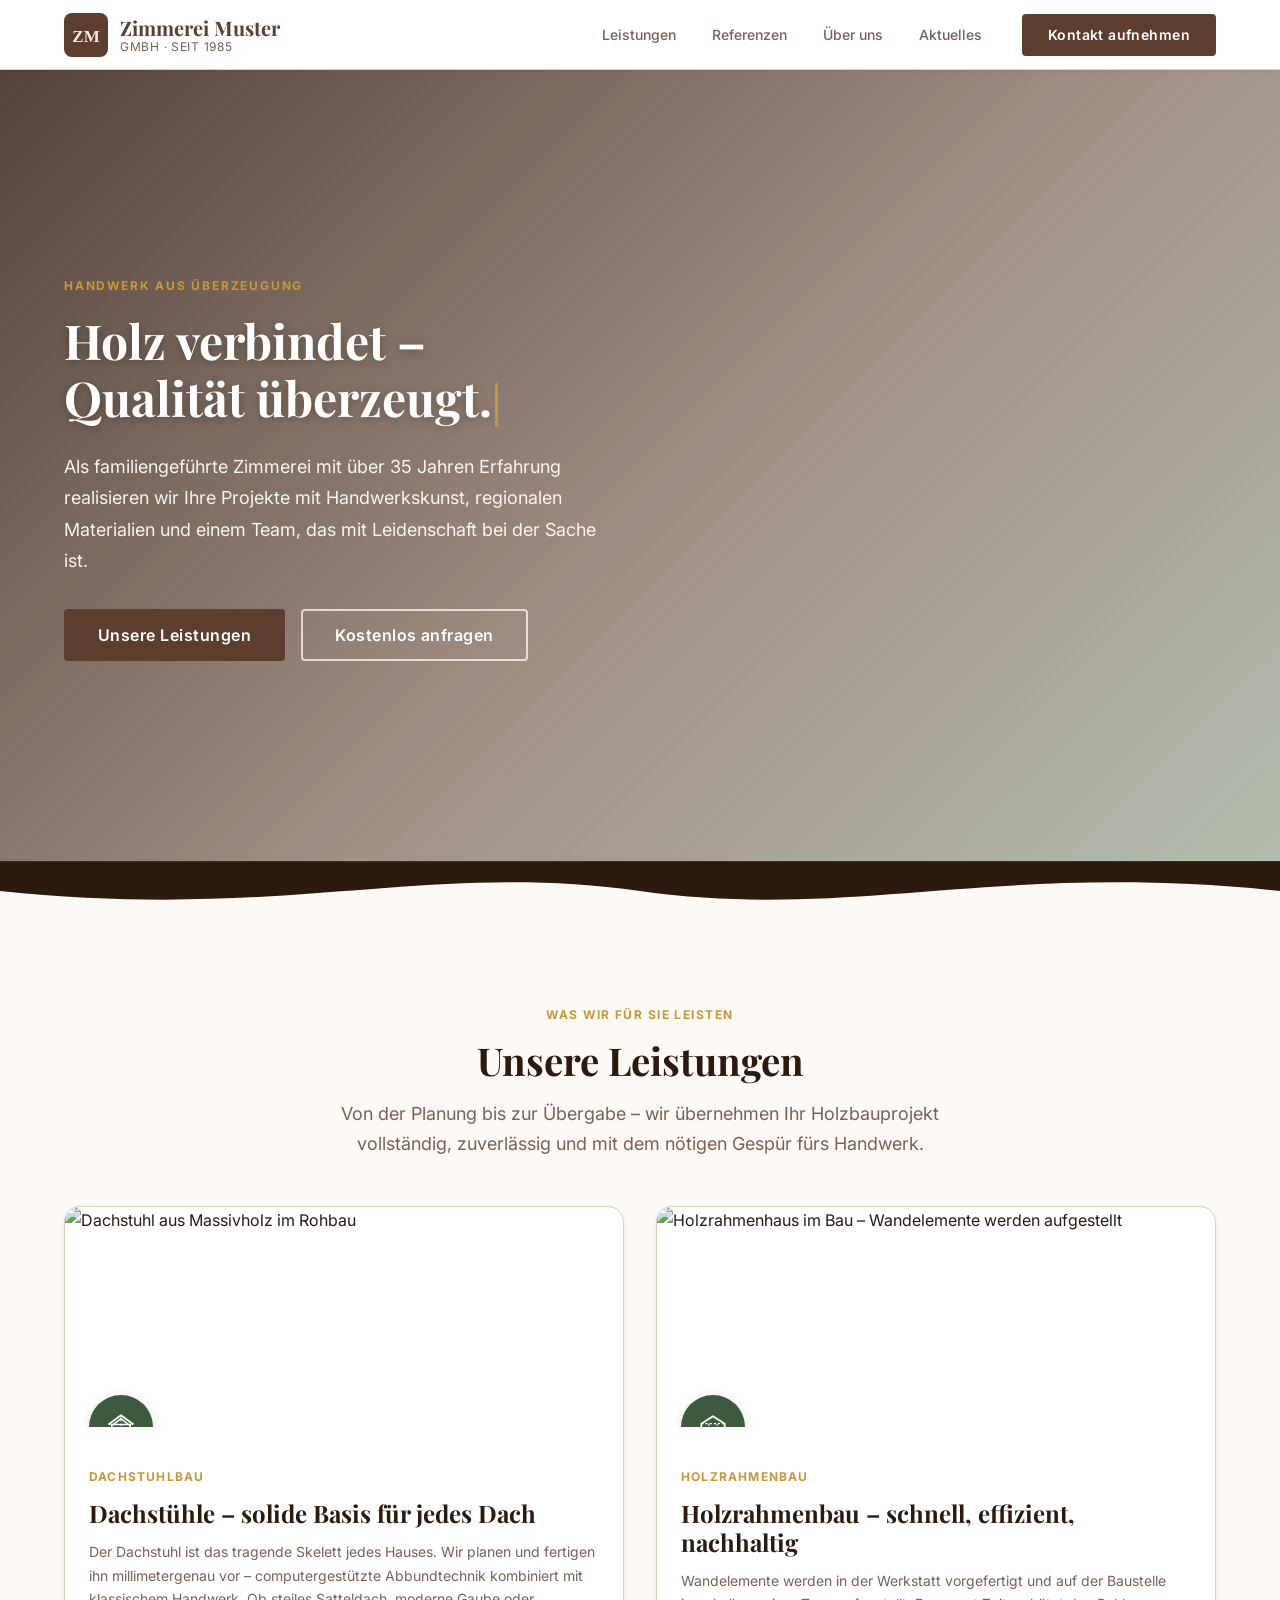
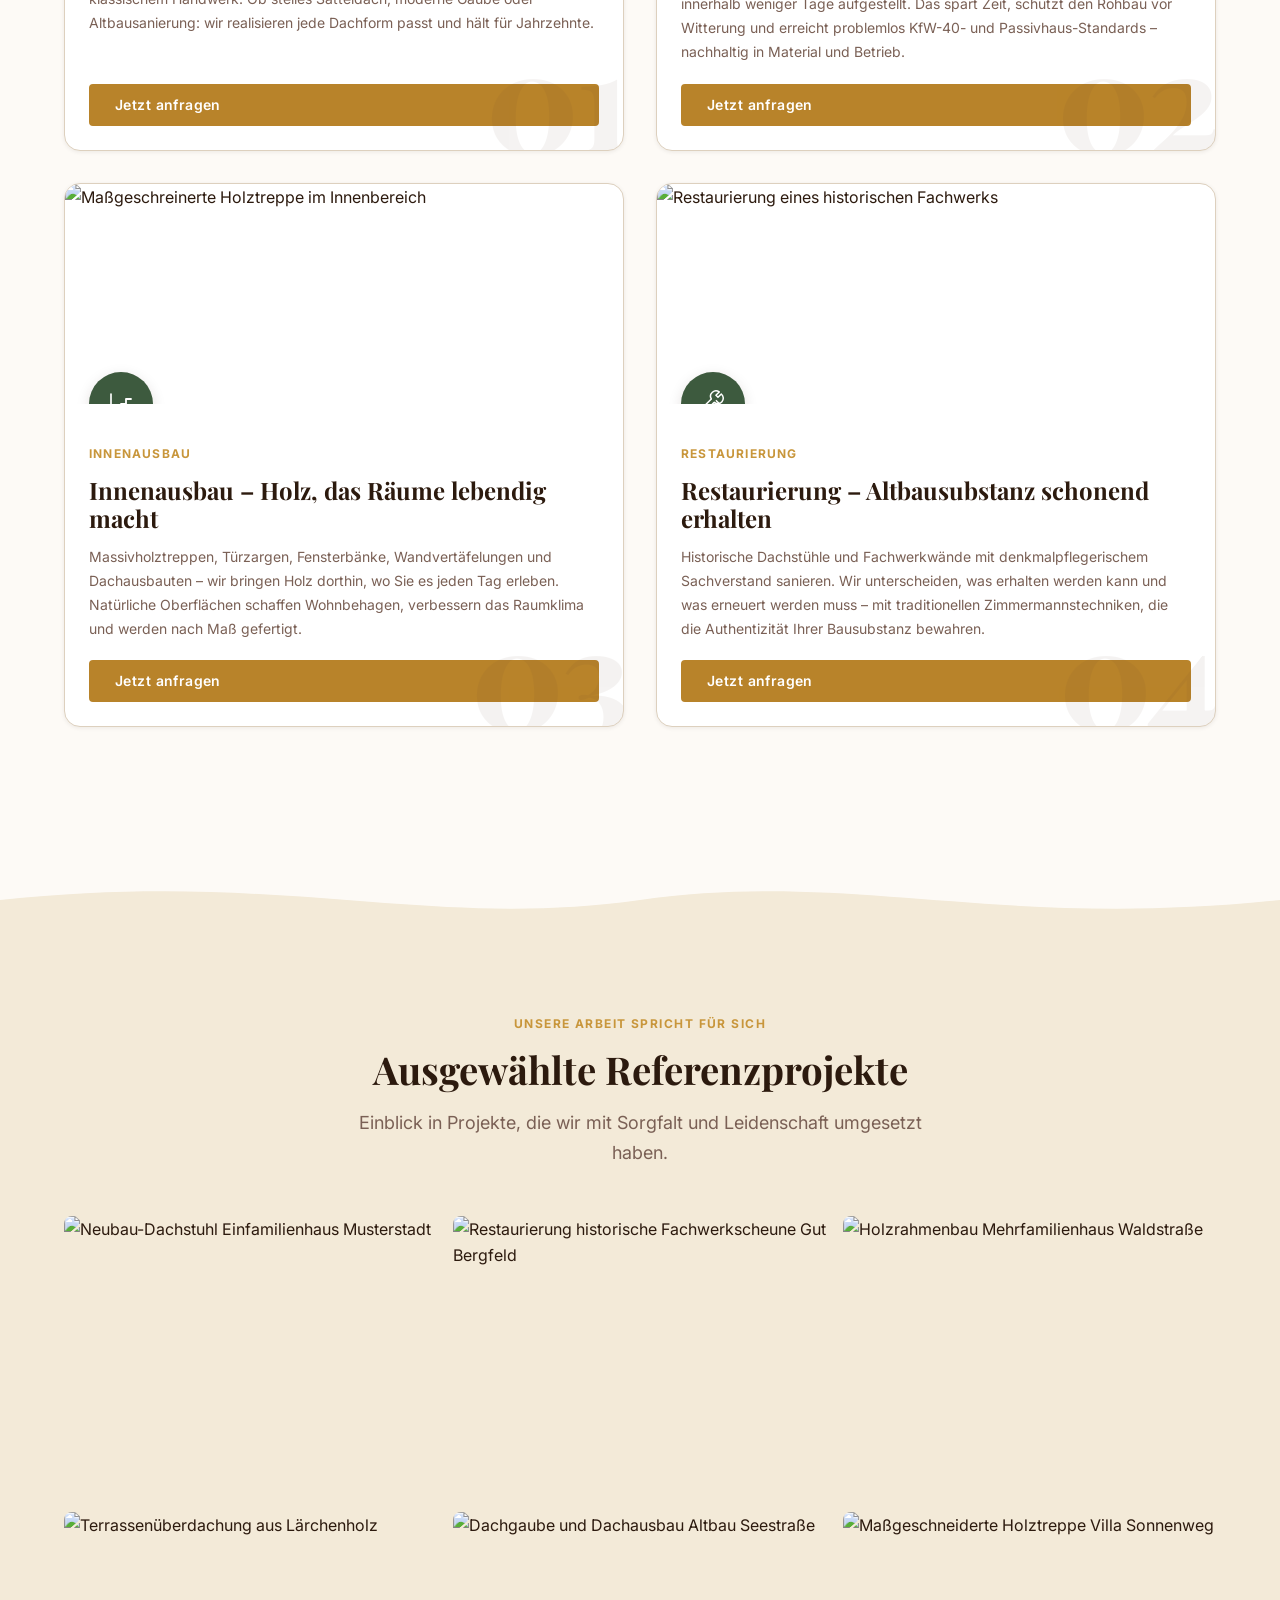
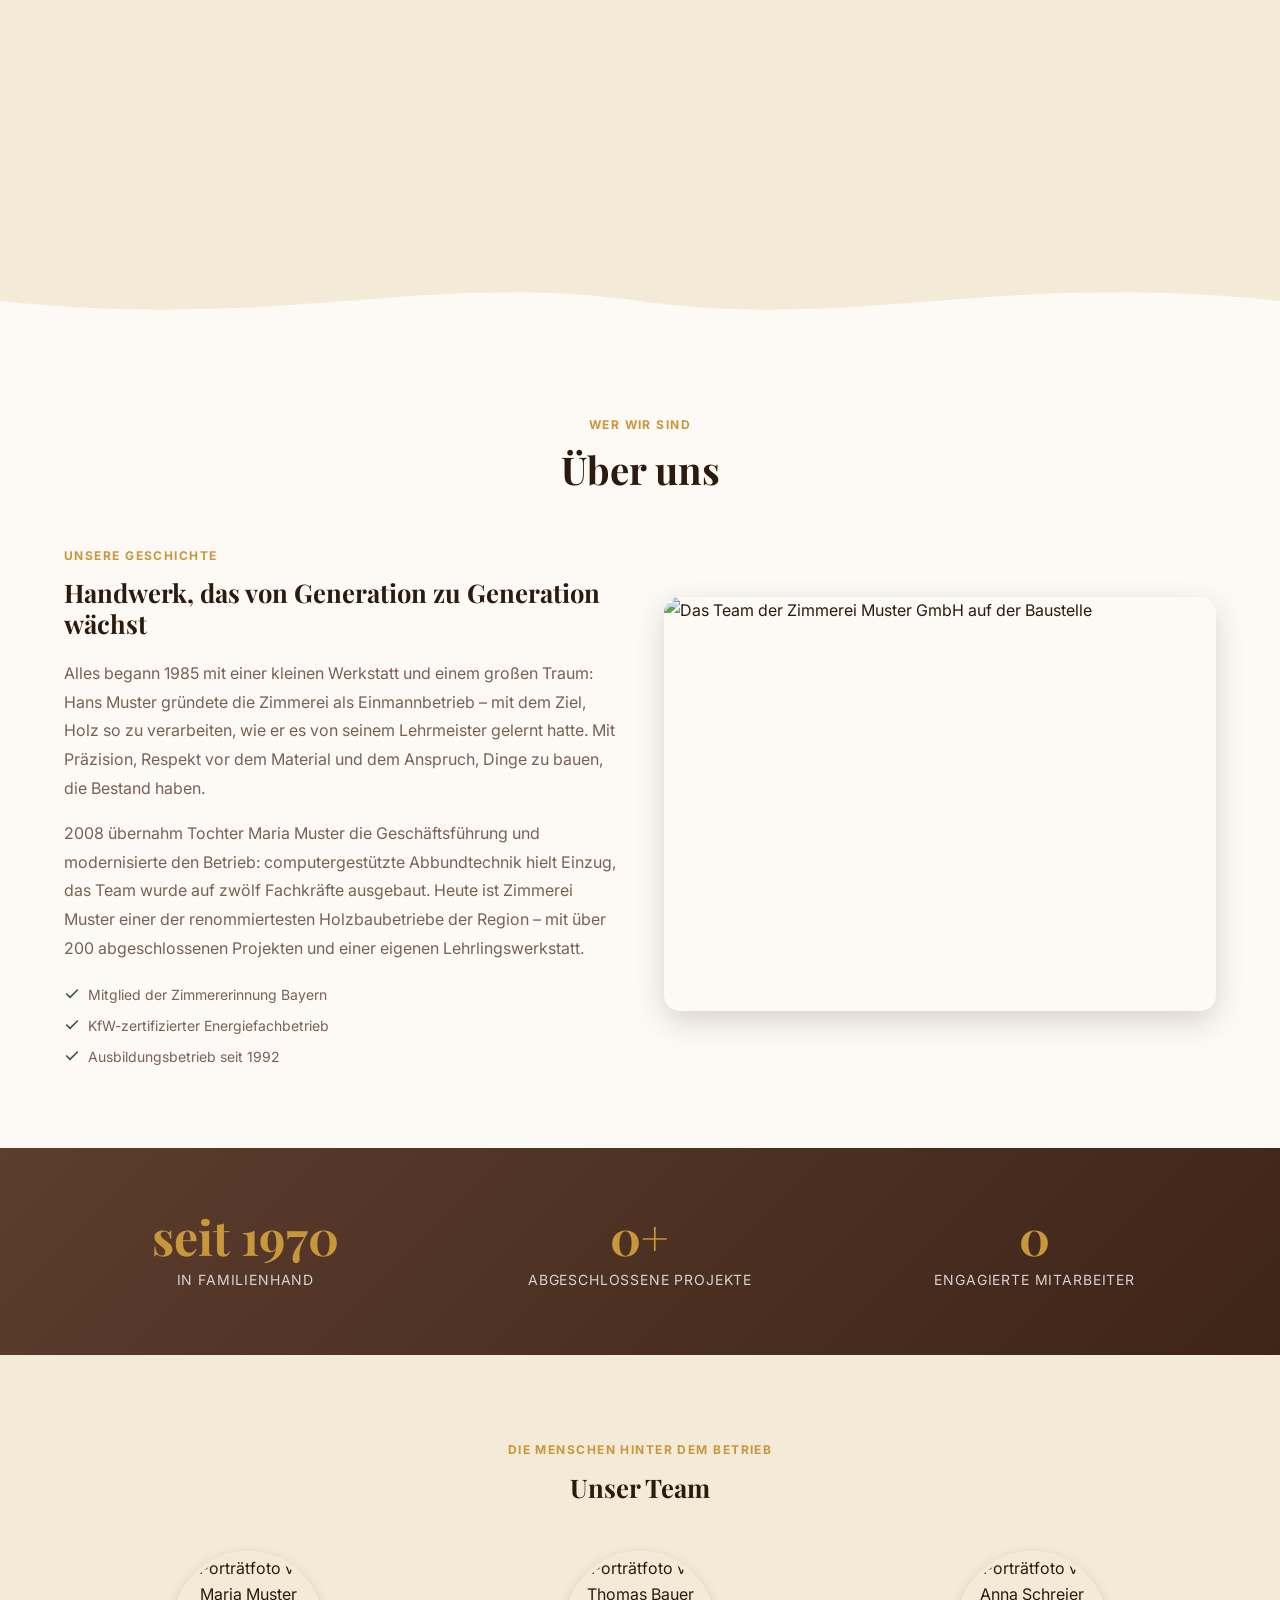
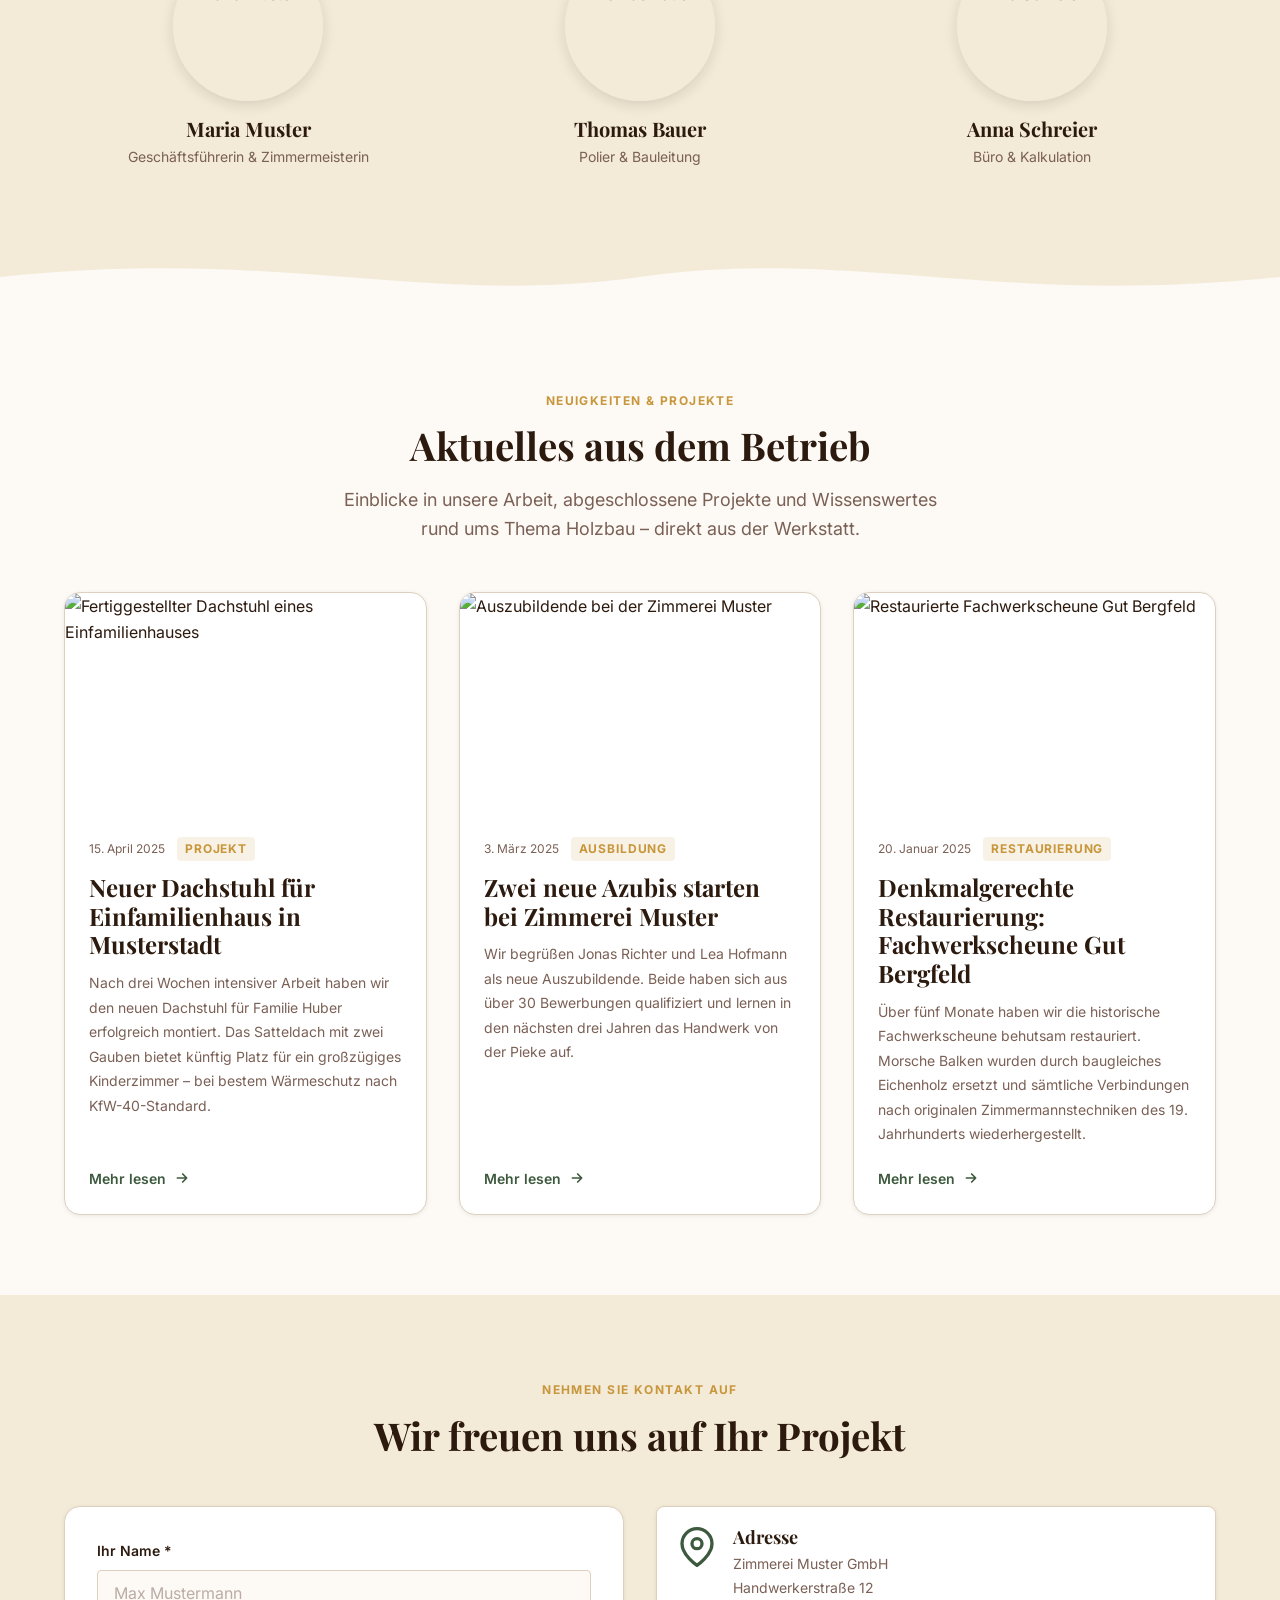
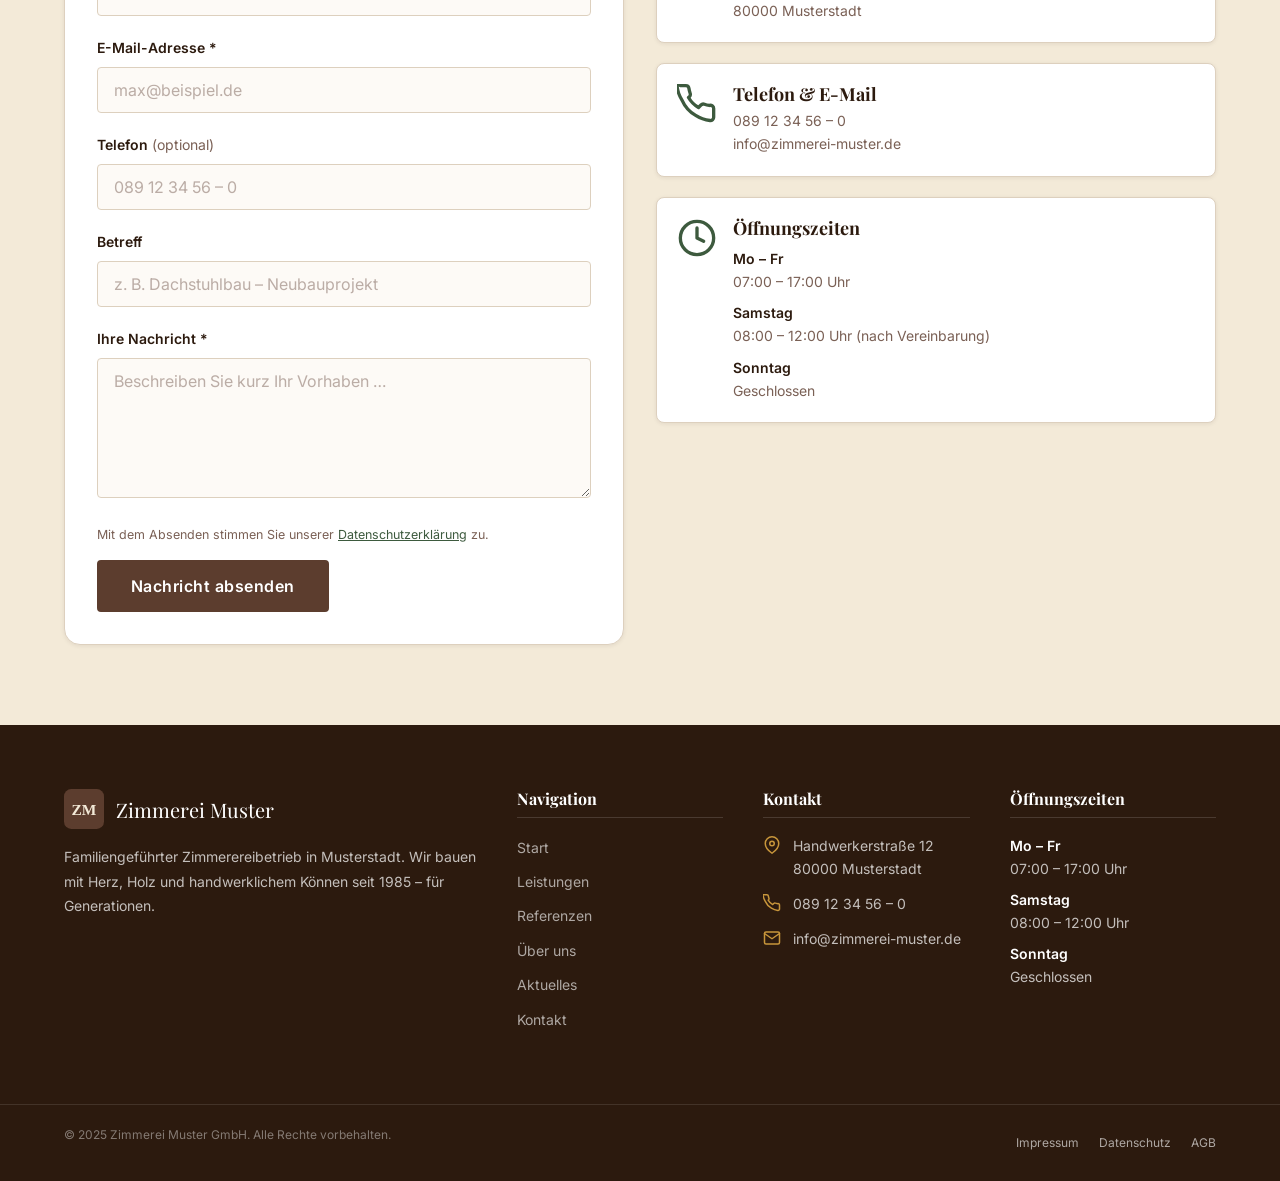
==== commit 1e9b11f0: "Prozess-Schritte-Sektion aus Leistungen entfernt" ====
--- a/index.html
+++ b/index.html
@@ -12,6 +12,11 @@
 
   <!-- FAVICON HIER EINBINDEN -->
   <!-- <link rel="icon" type="image/svg+xml" href="assets/favicon.svg" /> -->
+
+  <!-- Google Fonts: Playfair Display + Inter -->
+  <link rel="preconnect" href="https://fonts.googleapis.com" />
+  <link rel="preconnect" href="https://fonts.gstatic.com" crossorigin />
+  <link href="https://fonts.googleapis.com/css2?family=Inter:wght@400;500;600;700&family=Playfair+Display:ital,wght@0,700;0,800;1,700&display=swap" rel="stylesheet" />
 
   <link rel="stylesheet" href="css/style.css" />
 </head>
@@ -107,6 +112,7 @@
         </div>
       </div>
     </section>
+    <div class="wave-divider" style="background:#2C1A0E;" aria-hidden="true"><svg xmlns="http://www.w3.org/2000/svg" viewBox="0 0 1440 60" preserveAspectRatio="none"><path d="M0,30 C320,60 480,0 720,30 C960,60 1120,0 1440,30 L1440,60 L0,60 Z" fill="#FDFAF6"/></svg></div>
 
     <!-- ============================================================
          2. LEISTUNGEN
@@ -146,6 +152,7 @@
               </div>
             </div>
             <div class="service-detail-card__body">
+              <span class="service-detail-card__bg-num" aria-hidden="true">01</span>
               <!-- KATEGORIE, TITEL UND TEXT HIER ANPASSEN -->
               <span class="service-detail-card__tag">Dachstuhlbau</span>
               <h3 class="service-detail-card__title">Dachstühle – solide Basis für jedes Dach</h3>
@@ -155,7 +162,7 @@
                 Handwerk. Ob steiles Satteldach, moderne Gaube oder Altbausanierung: wir realisieren
                 jede Dachform passt und hält für Jahrzehnte.
               </p>
-              <a href="#kontakt" class="btn btn--primary">Jetzt anfragen</a>
+              <a href="#kontakt" class="btn btn--cta">Jetzt anfragen</a>
             </div>
           </div>
 
@@ -177,6 +184,7 @@
               </div>
             </div>
             <div class="service-detail-card__body">
+              <span class="service-detail-card__bg-num" aria-hidden="true">02</span>
               <span class="service-detail-card__tag">Holzrahmenbau</span>
               <!-- TITEL UND TEXT HIER ANPASSEN -->
               <h3 class="service-detail-card__title">Holzrahmenbau – schnell, effizient, nachhaltig</h3>
@@ -186,7 +194,7 @@
                 erreicht problemlos KfW-40- und Passivhaus-Standards – nachhaltig in Material
                 und Betrieb.
               </p>
-              <a href="#kontakt" class="btn btn--primary">Jetzt anfragen</a>
+              <a href="#kontakt" class="btn btn--cta">Jetzt anfragen</a>
             </div>
           </div>
 
@@ -208,6 +216,7 @@
               </div>
             </div>
             <div class="service-detail-card__body">
+              <span class="service-detail-card__bg-num" aria-hidden="true">03</span>
               <span class="service-detail-card__tag">Innenausbau</span>
               <!-- TITEL UND TEXT HIER ANPASSEN -->
               <h3 class="service-detail-card__title">Innenausbau – Holz, das Räume lebendig macht</h3>
@@ -216,7 +225,7 @@
                 wir bringen Holz dorthin, wo Sie es jeden Tag erleben. Natürliche Oberflächen
                 schaffen Wohnbehagen, verbessern das Raumklima und werden nach Maß gefertigt.
               </p>
-              <a href="#kontakt" class="btn btn--primary">Jetzt anfragen</a>
+              <a href="#kontakt" class="btn btn--cta">Jetzt anfragen</a>
             </div>
           </div>
 
@@ -238,6 +247,7 @@
               </div>
             </div>
             <div class="service-detail-card__body">
+              <span class="service-detail-card__bg-num" aria-hidden="true">04</span>
               <span class="service-detail-card__tag">Restaurierung</span>
               <!-- TITEL UND TEXT HIER ANPASSEN -->
               <h3 class="service-detail-card__title">Restaurierung – Altbausubstanz schonend erhalten</h3>
@@ -247,59 +257,15 @@
                 mit traditionellen Zimmermannstechniken, die die Authentizität Ihrer Bausubstanz
                 bewahren.
               </p>
-              <a href="#kontakt" class="btn btn--primary">Jetzt anfragen</a>
-            </div>
-          </div>
-
-        </div>
-
-        <!-- ABLAUFSCHRITTE HIER ANPASSEN -->
-        <div class="section__header">
-          <span class="section__tag">So arbeiten wir</span>
-          <h3 class="section__title">Ihr Projekt in vier Schritten</h3>
-        </div>
-
-        <div class="process-steps" style="max-width: 760px; margin-inline: auto;">
-
-          <!-- SCHRITT 1 HIER ANPASSEN -->
-          <div class="process-step">
-            <div class="process-step__number" aria-hidden="true">1</div>
-            <div class="process-step__content">
-              <h4>Erstberatung &amp; Bedarfsanalyse</h4>
-              <p>Kostenlose Vor-Ort-Besichtigung, persönliches Gespräch, gemeinsame Klärung der Rahmenbedingungen.</p>
-            </div>
-          </div>
-
-          <!-- SCHRITT 2 HIER ANPASSEN -->
-          <div class="process-step">
-            <div class="process-step__number" aria-hidden="true">2</div>
-            <div class="process-step__content">
-              <h4>Planung &amp; Festpreisangebot</h4>
-              <p>Detaillierte Planung mit Materialliste und Zeitplan. Schriftliches Angebot innerhalb von fünf Werktagen.</p>
-            </div>
-          </div>
-
-          <!-- SCHRITT 3 HIER ANPASSEN -->
-          <div class="process-step">
-            <div class="process-step__number" aria-hidden="true">3</div>
-            <div class="process-step__content">
-              <h4>Vorfertigung &amp; Montage</h4>
-              <p>Computergestützte Vorfertigung in unserer Werkstatt, pünktliche Montage auf Ihrer Baustelle.</p>
-            </div>
-          </div>
-
-          <!-- SCHRITT 4 HIER ANPASSEN -->
-          <div class="process-step">
-            <div class="process-step__number" aria-hidden="true">4</div>
-            <div class="process-step__content">
-              <h4>Abnahme &amp; Gewährleistung</h4>
-              <p>Gemeinsame Abnahme, sofortige Nachbesserung offener Punkte, fünf Jahre Gewährleistung.</p>
-            </div>
-          </div>
-
-        </div>
+              <a href="#kontakt" class="btn btn--cta">Jetzt anfragen</a>
+            </div>
+          </div>
+
+        </div>
+
       </div>
     </section>
+    <div class="wave-divider" style="background:#FDFAF6;" aria-hidden="true"><svg xmlns="http://www.w3.org/2000/svg" viewBox="0 0 1440 60" preserveAspectRatio="none"><path d="M0,30 C320,0 480,60 720,30 C960,0 1120,60 1440,30 L1440,60 L0,60 Z" fill="#F3EAD8"/></svg></div>
 
     <!-- ============================================================
          3. REFERENZEN
@@ -376,6 +342,7 @@
         </div>
       </div>
     </section>
+    <div class="wave-divider" style="background:#F3EAD8;" aria-hidden="true"><svg xmlns="http://www.w3.org/2000/svg" viewBox="0 0 1440 60" preserveAspectRatio="none"><path d="M0,30 C320,60 480,0 720,30 C960,60 1120,0 1440,30 L1440,60 L0,60 Z" fill="#FDFAF6"/></svg></div>
 
     <!-- ============================================================
          4. ÜBER UNS
@@ -503,6 +470,7 @@
         </div>
       </div>
     </section>
+    <div class="wave-divider" style="background:#F3EAD8;" aria-hidden="true"><svg xmlns="http://www.w3.org/2000/svg" viewBox="0 0 1440 60" preserveAspectRatio="none"><path d="M0,30 C320,0 480,60 720,30 C960,0 1120,60 1440,30 L1440,60 L0,60 Z" fill="#FDFAF6"/></svg></div>
 
     <!-- ============================================================
          5. AKTUELLES
--- a/css/style.css
+++ b/css/style.css
@@ -24,8 +24,8 @@
   --color-border:         #DDD0BE;
 
   /* SCHRIFTEN HIER ANPASSEN */
-  --font-heading: Georgia, 'Times New Roman', serif;
-  --font-body:    -apple-system, BlinkMacSystemFont, 'Segoe UI', Roboto, Oxygen, Ubuntu, sans-serif;
+  --font-heading: 'Playfair Display', Georgia, 'Times New Roman', serif;
+  --font-body:    'Inter', -apple-system, BlinkMacSystemFont, 'Segoe UI', Roboto, Oxygen, Ubuntu, sans-serif;
 
   /* Schriftgrößen */
   --fs-xs:   0.75rem;
@@ -867,49 +867,6 @@
   line-height: 1.8;
 }
 
-/* =============================================
-   17. PROZESS-SCHRITTE (Leistungen)
-   ============================================= */
-.process-steps { counter-reset: step; }
-
-.process-step {
-  display: flex;
-  gap: var(--space-6);
-  padding: var(--space-6);
-  background: var(--color-white);
-  border-radius: var(--radius-md);
-  border: 1px solid var(--color-border);
-  margin-bottom: var(--space-4);
-  box-shadow: var(--shadow-sm);
-  transition: box-shadow var(--transition);
-}
-
-.process-step:hover { box-shadow: var(--shadow-md); }
-.process-step:last-child { margin-bottom: 0; }
-
-.process-step__number {
-  counter-increment: step;
-  display: flex;
-  align-items: center;
-  justify-content: center;
-  width: 52px;
-  height: 52px;
-  border-radius: 50%;
-  background-color: var(--color-primary);
-  color: var(--color-white);
-  font-family: var(--font-heading);
-  font-size: var(--fs-xl);
-  font-weight: 700;
-  flex-shrink: 0;
-}
-
-.process-step__content h3 { font-size: var(--fs-lg); margin-bottom: var(--space-2); }
-
-.process-step__content p {
-  color: var(--color-text-muted);
-  font-size: var(--fs-sm);
-  margin-bottom: 0;
-}
 
 /* =============================================
    18. KONTAKTFORMULAR
@@ -1232,3 +1189,53 @@
 
   .main-nav__cta .btn { width: 100%; justify-content: center; }
 }
+
+/* =============================================
+   26. PREMIUM UPGRADES
+   ============================================= */
+
+/* --- Wave dividers --- */
+.wave-divider {
+  display: block;
+  line-height: 0;
+  overflow: hidden;
+  margin: -1px 0;
+}
+.wave-divider svg {
+  display: block;
+  width: 100%;
+  height: 60px;
+}
+
+/* --- Gold CTA button --- */
+.btn--cta {
+  background-color: #B8832A;
+  color: var(--color-white);
+  border-color: #B8832A;
+}
+.btn--cta:hover {
+  background-color: #9A6D22;
+  border-color: #9A6D22;
+  color: var(--color-white);
+}
+
+/* --- Service card background numbers --- */
+.service-detail-card__body {
+  position: relative;
+  overflow: hidden;
+}
+
+.service-detail-card__bg-num {
+  position: absolute;
+  bottom: -0.12em;
+  right: -0.04em;
+  font-family: var(--font-heading);
+  font-size: clamp(6rem, 11vw, 9rem);
+  font-weight: 800;
+  line-height: 1;
+  color: var(--color-primary);
+  opacity: 0.06;
+  pointer-events: none;
+  user-select: none;
+  letter-spacing: -0.02em;
+}
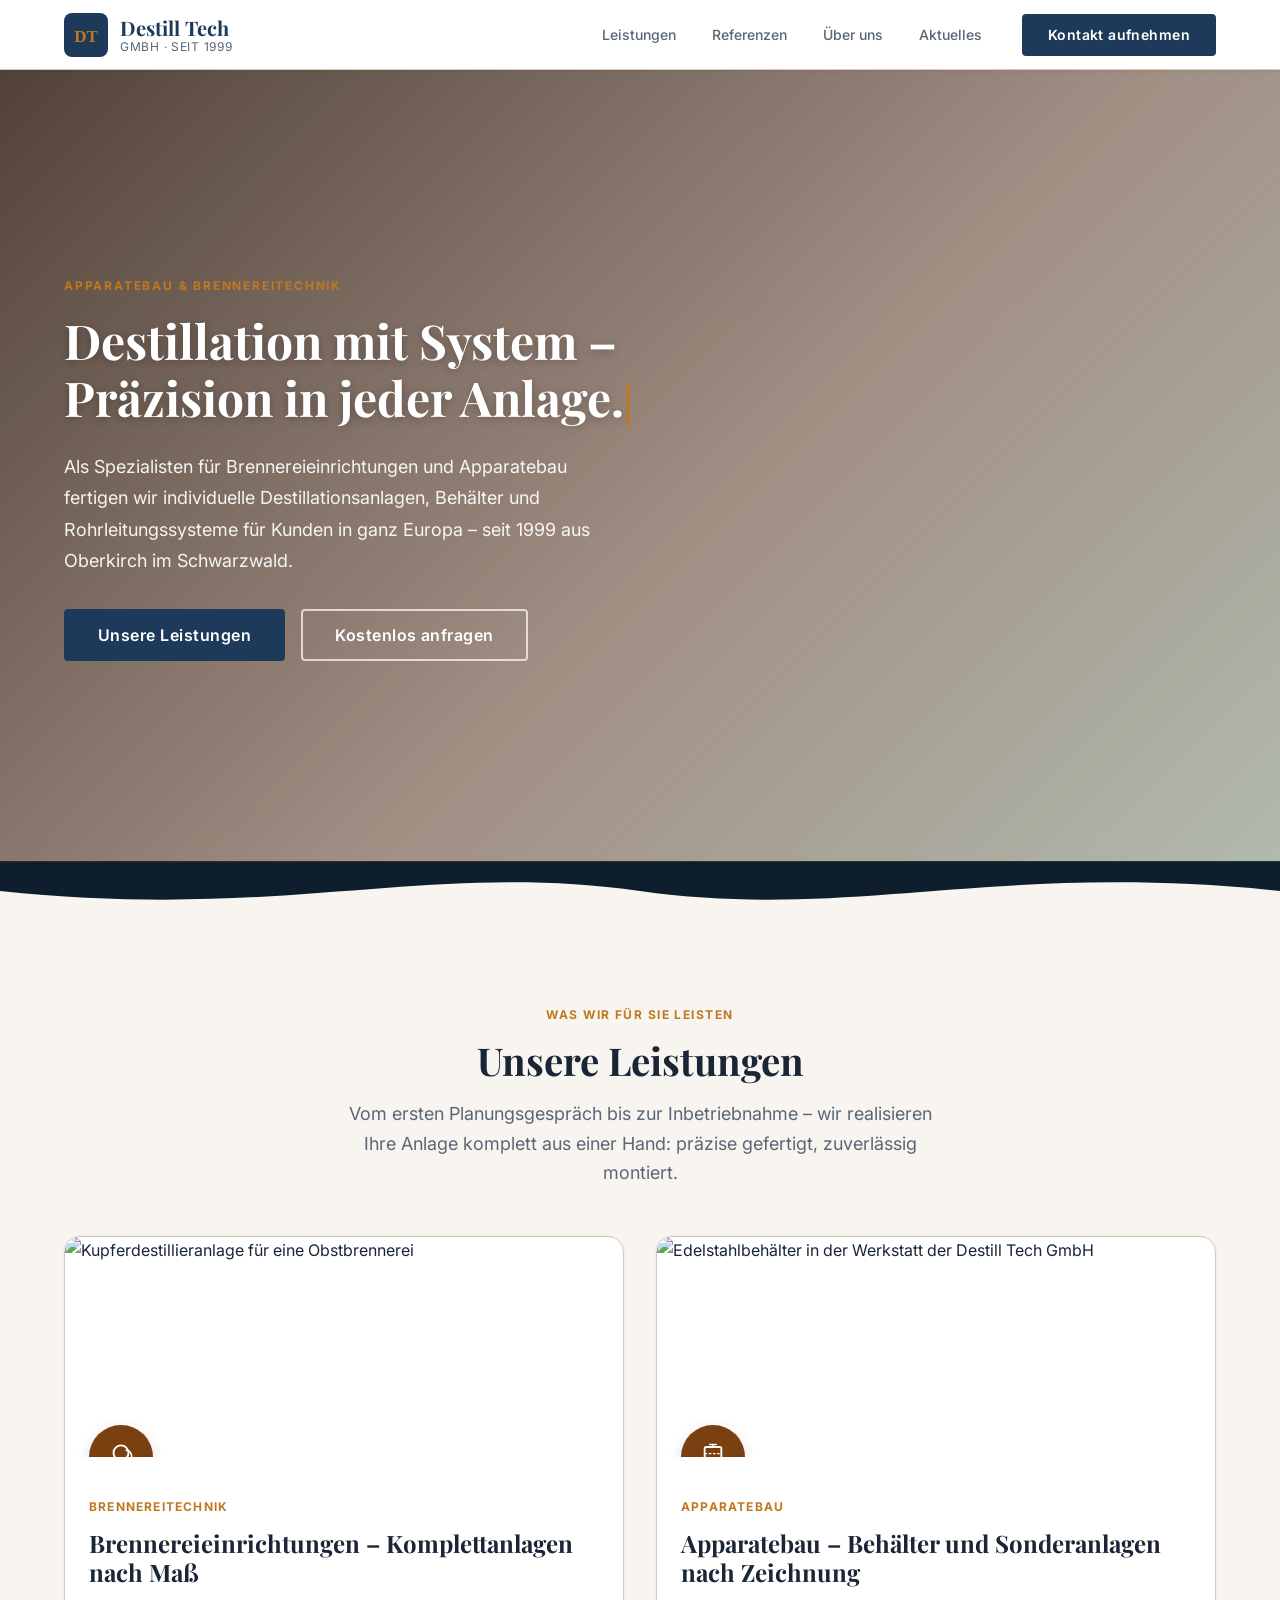
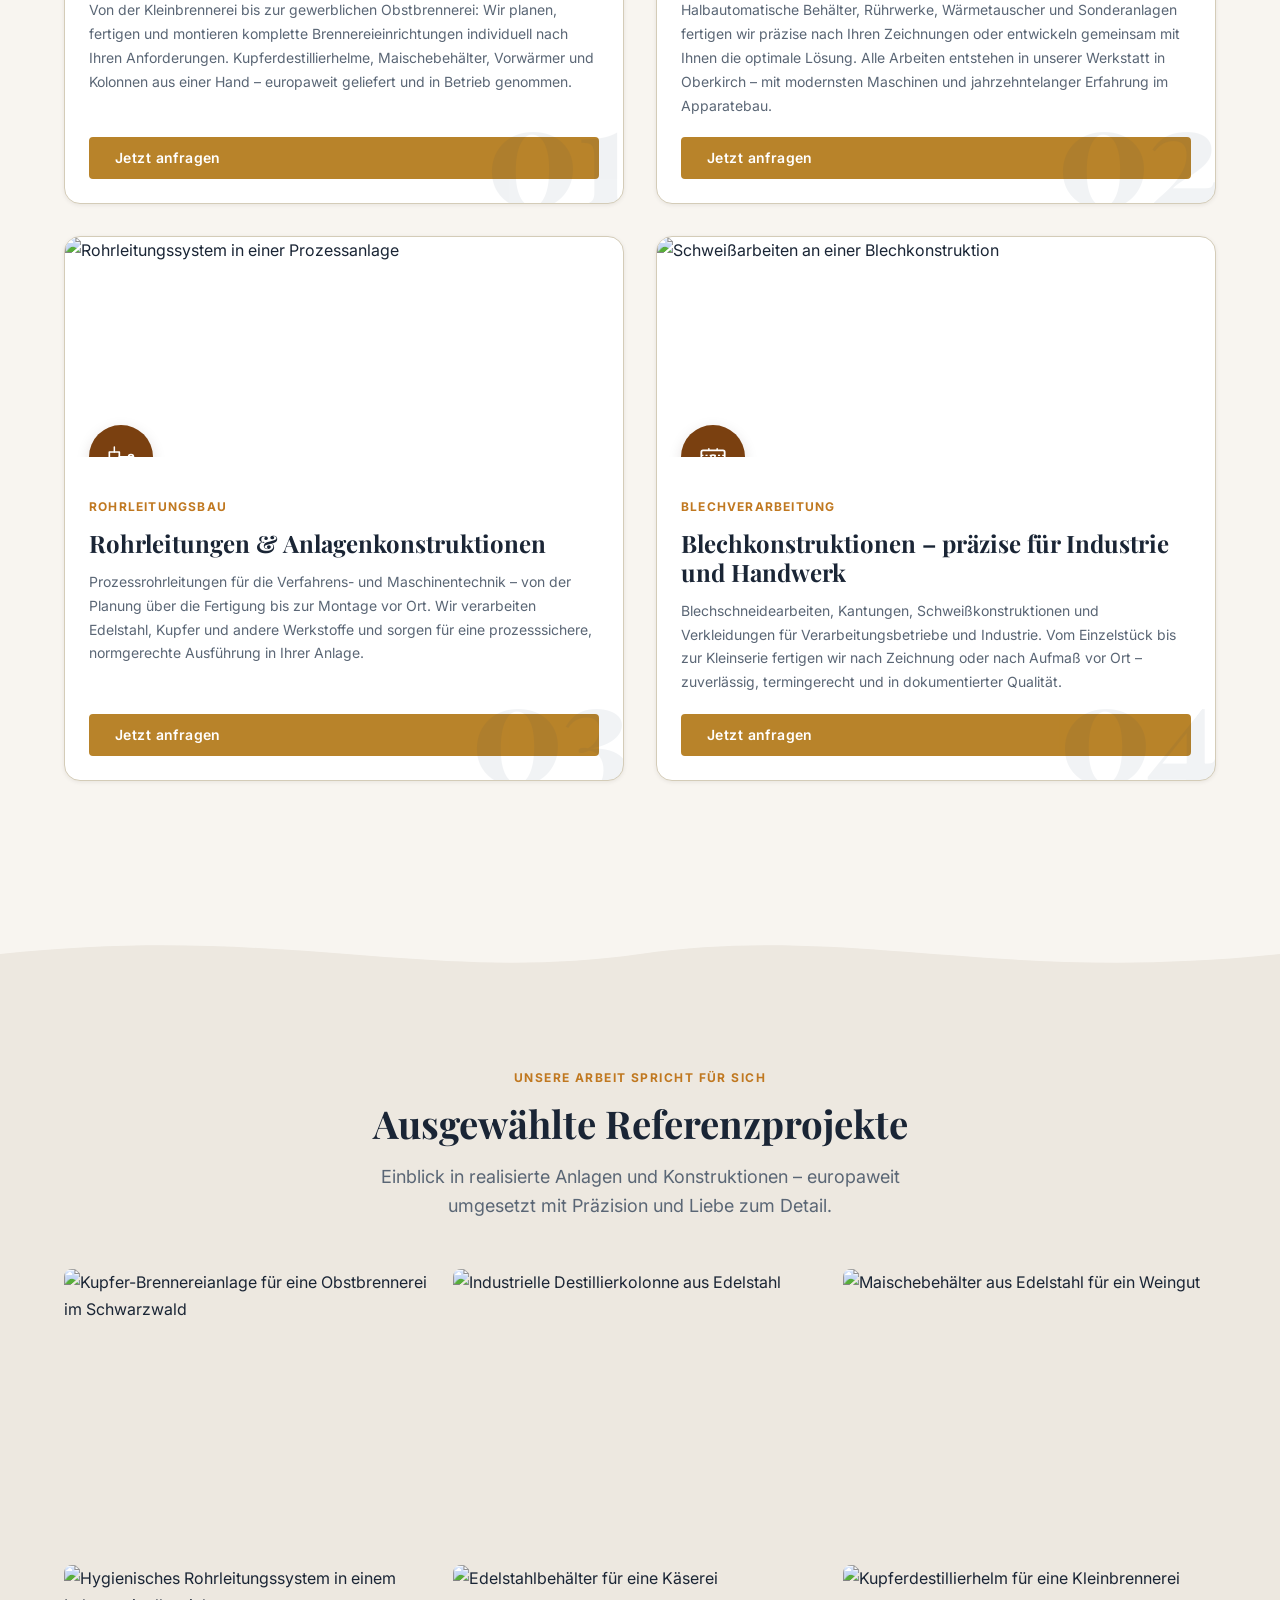
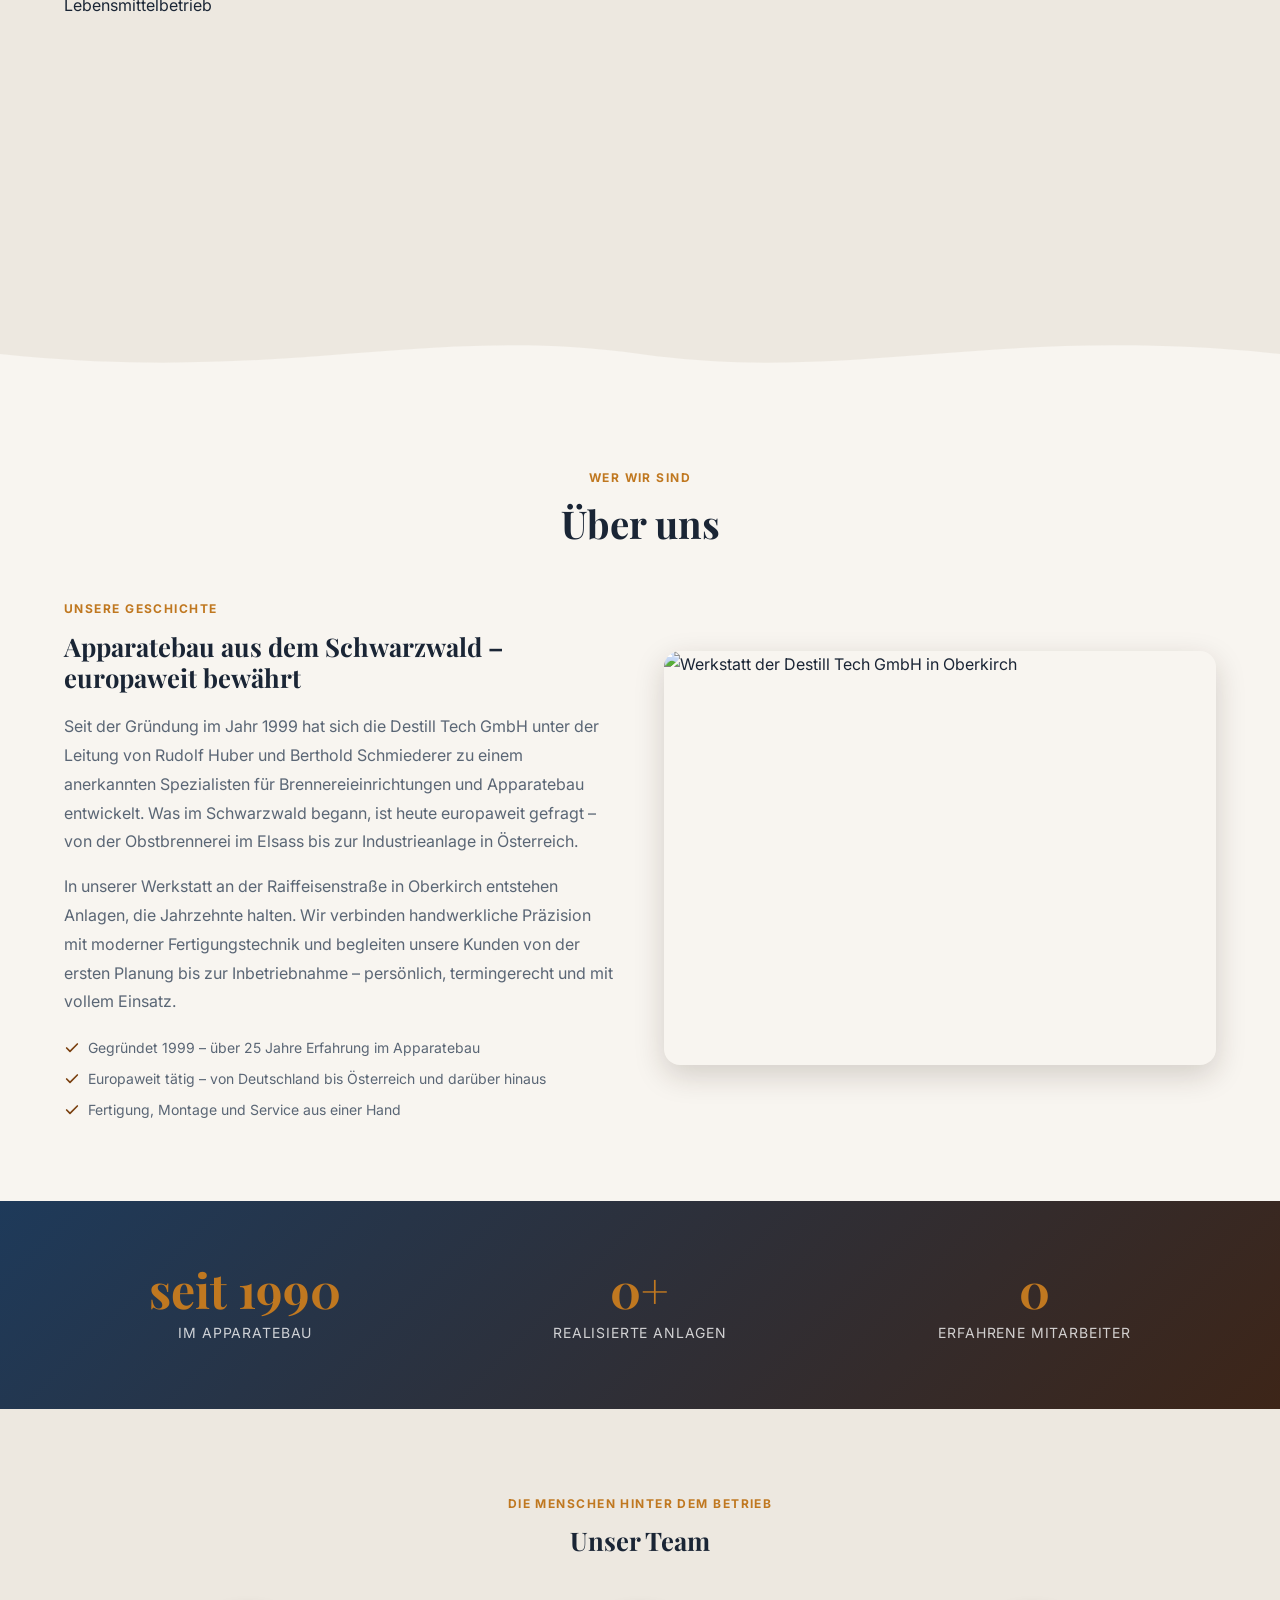
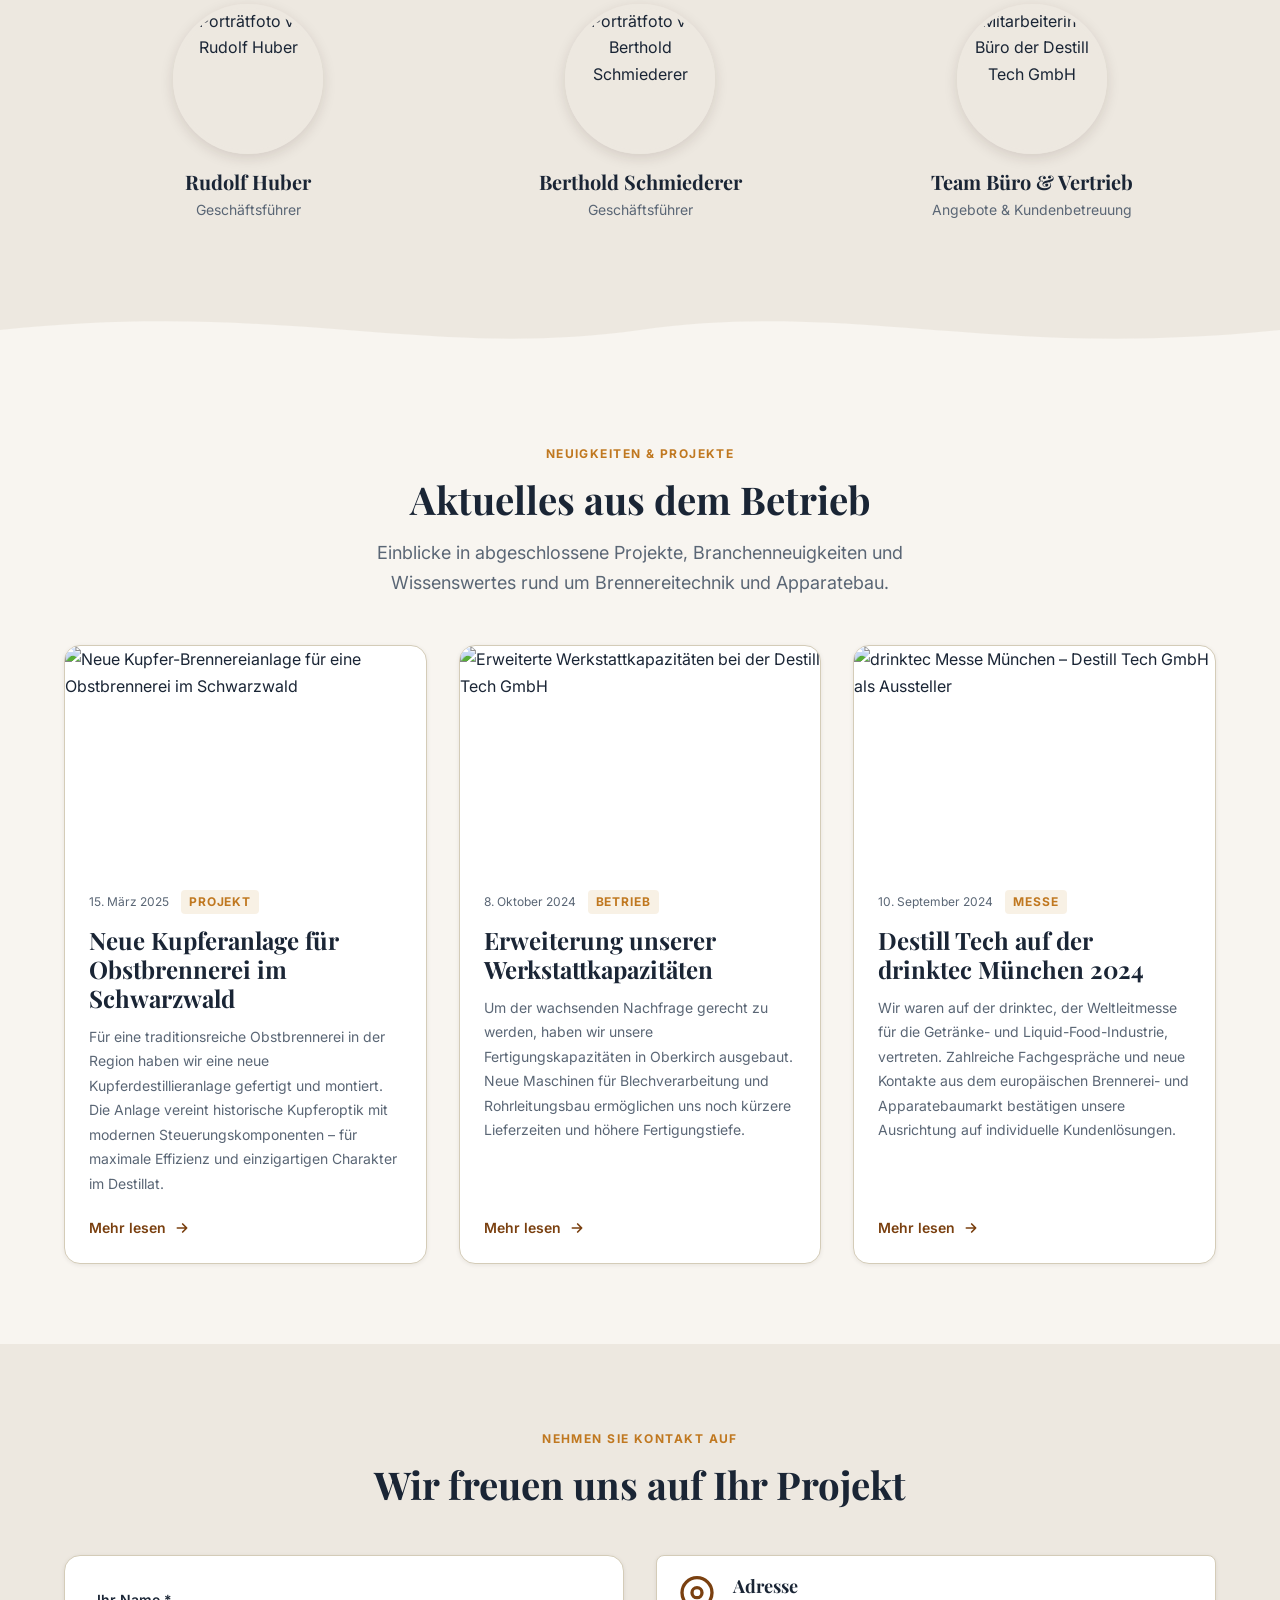
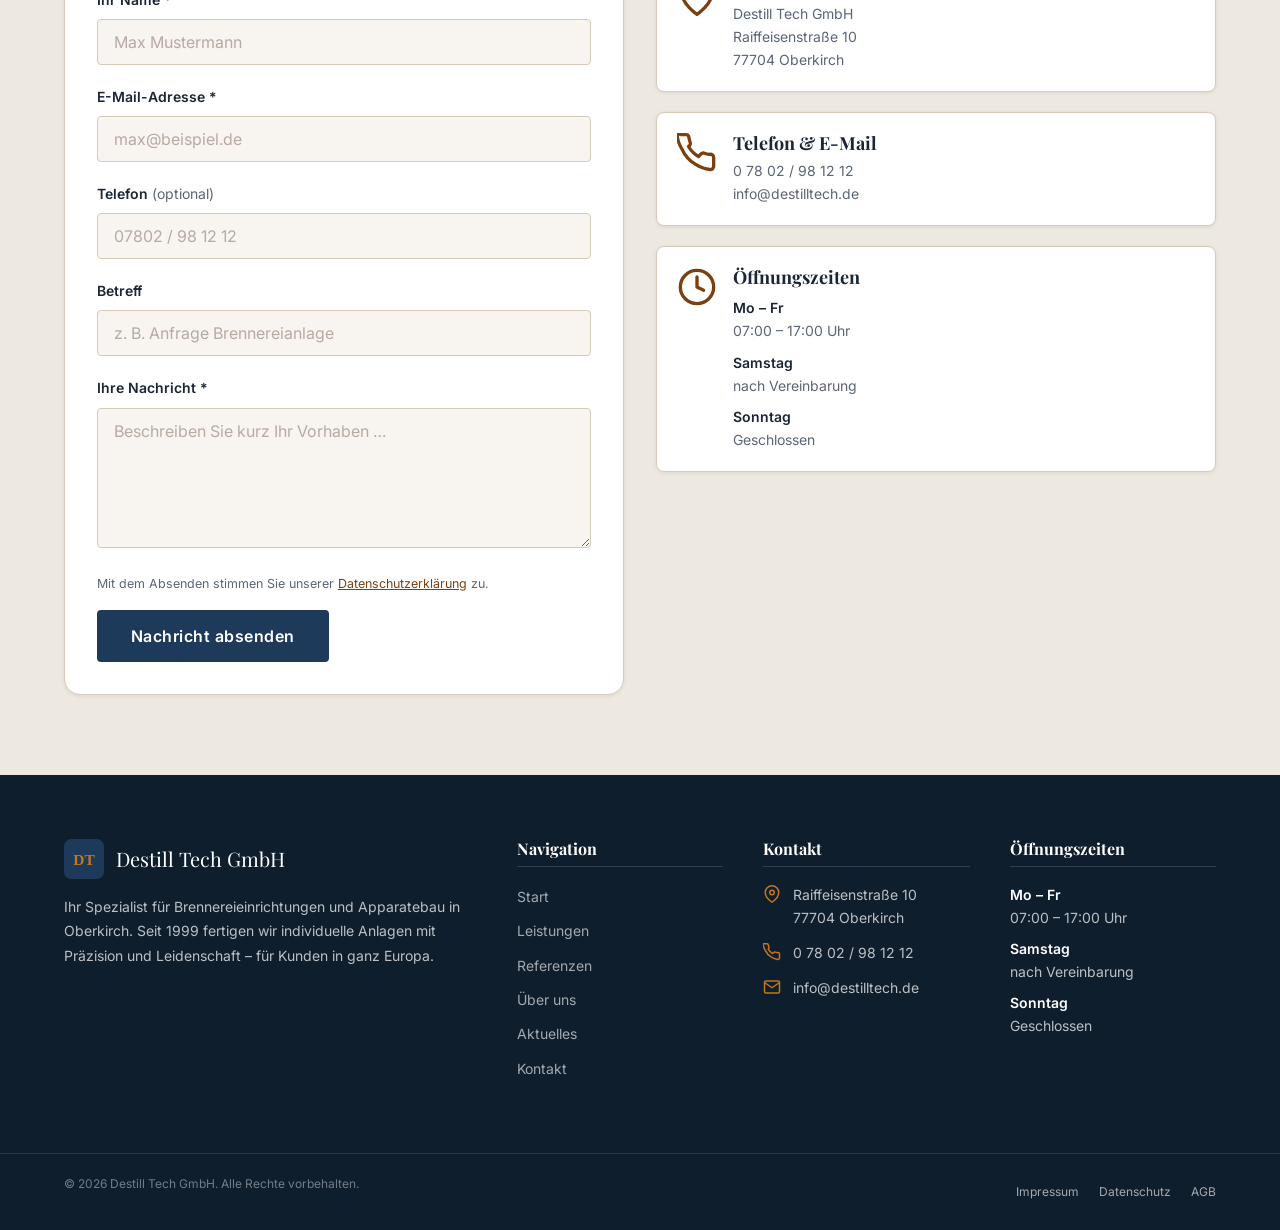
==== commit 1c576de5: "Initial: Destill Tech GmbH Website Vorlage individualisiert fuer Destill Tech GmbH, Oberkirch: - Far" ====
--- a/index.html
+++ b/index.html
@@ -4,14 +4,9 @@
   <meta charset="UTF-8" />
   <meta name="viewport" content="width=device-width, initial-scale=1.0" />
 
-  <!-- SEITENTITEL HIER ANPASSEN -->
-  <title>Zimmerei Muster GmbH – Handwerk mit Tradition und Leidenschaft</title>
-
-  <!-- META-BESCHREIBUNG HIER ANPASSEN (max. 160 Zeichen) -->
-  <meta name="description" content="Zimmerei Muster GmbH aus Musterstadt – Ihr verlässlicher Partner für Dachstuhlbau, Holzrahmenbau, Innenausbau und Restaurierung. Seit 1985 in der Region verwurzelt." />
-
-  <!-- FAVICON HIER EINBINDEN -->
-  <!-- <link rel="icon" type="image/svg+xml" href="assets/favicon.svg" /> -->
+  <title>Destill Tech GmbH – Apparatebau &amp; Brennereieinrichtungen aus Oberkirch</title>
+
+  <meta name="description" content="Destill Tech GmbH aus Oberkirch – Ihr Spezialist für Brennereieinrichtungen, Apparatebau, Behälterbau und Rohrleitungssysteme. Seit 1999 europaweit im Einsatz." />
 
   <!-- Google Fonts: Playfair Display + Inter -->
   <link rel="preconnect" href="https://fonts.googleapis.com" />
@@ -29,24 +24,19 @@
 
   <!-- ============================================================
        HEADER & NAVIGATION
-       Anker-Links zeigen auf Sektionen dieser Seite.
-       FIRMENNAME, INITIALEN und MENÜPUNKTE HIER ANPASSEN.
        ============================================================ -->
   <header class="site-header">
     <div class="container header-inner">
 
-      <!-- LOGO: INITIALEN & FIRMENNAME HIER ANPASSEN -->
-      <a href="#start" class="logo" aria-label="Zimmerei Muster – nach oben">
+      <!-- LOGO: DT-Initialen in Stahl-Blau und Kupfer -->
+      <a href="#start" class="logo" aria-label="Destill Tech GmbH – nach oben">
         <svg class="logo__icon" viewBox="0 0 44 44" fill="none" xmlns="http://www.w3.org/2000/svg" aria-hidden="true">
-          <rect width="44" height="44" rx="8" fill="#5C3D2E"/>
-          <!-- INITIALEN HIER ANPASSEN (z. B. "SW" für Schreinerei Wagner) -->
-          <text x="22" y="29" text-anchor="middle" font-family="Georgia, serif" font-size="17" font-weight="700" fill="#F3EAD8">ZM</text>
+          <rect width="44" height="44" rx="8" fill="#1E3A5A"/>
+          <text x="22" y="29" text-anchor="middle" font-family="Georgia, serif" font-size="17" font-weight="700" fill="#C07820">DT</text>
         </svg>
         <span class="logo__text">
-          <!-- FIRMENNAME HIER ANPASSEN -->
-          <span class="logo__name">Zimmerei Muster</span>
-          <!-- SLOGAN / GRÜNDUNGSJAHR HIER ANPASSEN -->
-          <span class="logo__sub">GmbH &middot; seit 1985</span>
+          <span class="logo__name">Destill Tech</span>
+          <span class="logo__sub">GmbH &middot; seit 1999</span>
         </span>
       </a>
 
@@ -56,7 +46,6 @@
         <span class="nav-toggle__bar"></span>
       </button>
 
-      <!-- MENÜPUNKTE HIER ANPASSEN -->
       <nav class="main-nav" id="main-nav" aria-label="Hauptnavigation">
         <ul class="main-nav__list" role="list">
           <li class="main-nav__item"><a href="#leistungen">Leistungen</a></li>
@@ -76,14 +65,12 @@
 
     <!-- ============================================================
          1. HERO
-         BILD, ÜBERSCHRIFT UND BUTTONS HIER ANPASSEN.
          ============================================================ -->
     <section class="hero" aria-label="Willkommen">
       <div class="hero__image" aria-hidden="true">
-        <!-- HERO-BILD HIER AUSTAUSCHEN (min. 1600 × 900 px) -->
         <img
-          src="https://picsum.photos/seed/zimmerei-hero/1600/900"
-          alt="Zimmerer bei der Arbeit am Dachstuhl"
+          src="https://picsum.photos/seed/destill-brennerei-anlage/1600/900"
+          alt="Kupferdestillieranlage in einer modernen Brennerei"
           width="1600" height="900"
           loading="eager" fetchpriority="high"
         />
@@ -91,171 +78,160 @@
       <div class="hero__overlay" aria-hidden="true"></div>
 
       <div class="container hero__content">
-        <!-- SCHLAGWORT HIER ANPASSEN -->
-        <span class="hero__tag">Handwerk aus Überzeugung</span>
-        <!-- HAUPTÜBERSCHRIFT HIER ANPASSEN -->
-        <!-- TYPEWRITER-PHRASEN IN js/main.js ANPASSEN -->
+        <span class="hero__tag">Apparatebau &amp; Brennereitechnik</span>
         <h1 class="hero__title">
-          Holz verbindet –<br>
+          Destillation mit System –<br>
           <span class="hero__typed" aria-live="polite"></span><span class="hero__typed-cursor" aria-hidden="true"></span>
         </h1>
-        <!-- HERO-TEXT HIER ANPASSEN -->
         <p class="hero__lead">
-          Als familiengeführte Zimmerei mit über 35 Jahren Erfahrung realisieren wir
-          Ihre Projekte mit Handwerkskunst, regionalen Materialien und einem Team,
-          das mit Leidenschaft bei der Sache ist.
+          Als Spezialisten für Brennereieinrichtungen und Apparatebau fertigen wir
+          individuelle Destillationsanlagen, Behälter und Rohrleitungssysteme
+          für Kunden in ganz Europa – seit 1999 aus Oberkirch im Schwarzwald.
         </p>
         <div class="hero__actions">
-          <!-- BUTTONS HIER ANPASSEN -->
           <a href="#leistungen" class="btn btn--primary btn--lg">Unsere Leistungen</a>
           <a href="#kontakt" class="btn btn--outline-white btn--lg">Kostenlos anfragen</a>
         </div>
       </div>
     </section>
-    <div class="wave-divider" style="background:#2C1A0E;" aria-hidden="true"><svg xmlns="http://www.w3.org/2000/svg" viewBox="0 0 1440 60" preserveAspectRatio="none"><path d="M0,30 C320,60 480,0 720,30 C960,60 1120,0 1440,30 L1440,60 L0,60 Z" fill="#FDFAF6"/></svg></div>
+    <div class="wave-divider" style="background:#0F1E2D;" aria-hidden="true"><svg xmlns="http://www.w3.org/2000/svg" viewBox="0 0 1440 60" preserveAspectRatio="none"><path d="M0,30 C320,60 480,0 720,30 C960,60 1120,0 1440,30 L1440,60 L0,60 Z" fill="#F8F5F0"/></svg></div>
 
     <!-- ============================================================
          2. LEISTUNGEN
-         SVG-ICONS, TITEL UND TEXTE DER 4 KARTEN HIER ANPASSEN.
          ============================================================ -->
     <section class="section" id="leistungen">
       <div class="container">
         <div class="section__header">
-          <!-- TAG, TITEL UND BESCHREIBUNG HIER ANPASSEN -->
           <span class="section__tag">Was wir für Sie leisten</span>
           <h2 class="section__title">Unsere Leistungen</h2>
           <p class="section__lead">
-            Von der Planung bis zur Übergabe – wir übernehmen Ihr Holzbauprojekt
-            vollständig, zuverlässig und mit dem nötigen Gespür fürs Handwerk.
+            Vom ersten Planungsgespräch bis zur Inbetriebnahme – wir realisieren Ihre
+            Anlage komplett aus einer Hand: präzise gefertigt, zuverlässig montiert.
           </p>
         </div>
 
         <!-- 4 LEISTUNGSKARTEN -->
         <div class="grid-2" style="gap: 2rem; margin-bottom: 4rem;">
 
-          <!-- LEISTUNG 1 HIER ANPASSEN -->
-          <div class="service-detail-card" id="dachstuhlbau">
+          <!-- LEISTUNG 1: Brennereieinrichtungen -->
+          <div class="service-detail-card" id="brennereieinrichtungen">
             <div class="service-detail-card__image-wrap">
-              <!-- LEISTUNGSBILD 1 HIER AUSTAUSCHEN (800 × 500 px) -->
               <img class="service-detail-card__image"
-                src="https://picsum.photos/seed/dachstuhl-detail/800/500"
-                alt="Dachstuhl aus Massivholz im Rohbau"
+                src="https://picsum.photos/seed/kupfer-brennerei-destill/800/500"
+                alt="Kupferdestillieranlage für eine Obstbrennerei"
                 width="800" height="500" loading="lazy" />
               <div class="service-detail-card__icon-wrap" aria-hidden="true">
-                <!-- SVG: Dachstuhl -->
+                <!-- SVG: Destillierkolben -->
                 <svg class="service-detail-card__icon" viewBox="0 0 36 36" fill="none" xmlns="http://www.w3.org/2000/svg">
-                  <path d="M3 15L18 4l15 11" stroke="currentColor" stroke-width="2.2" stroke-linejoin="round"/>
-                  <rect x="7" y="15" width="22" height="17" stroke="currentColor" stroke-width="2" stroke-linejoin="round"/>
-                  <path d="M18 4v28M3 15h30" stroke="currentColor" stroke-width="1.4" stroke-dasharray="2.5 2.5"/>
-                  <path d="M18 8l-9 7M18 8l9 7" stroke="currentColor" stroke-width="1.8" stroke-linecap="round"/>
+                  <ellipse cx="18" cy="13" rx="9" ry="9" stroke="currentColor" stroke-width="2.2"/>
+                  <path d="M18 22v6M12 28h12" stroke="currentColor" stroke-width="2" stroke-linecap="round"/>
+                  <path d="M24 10c2 0 5 1 6 4" stroke="currentColor" stroke-width="1.8" stroke-linecap="round"/>
+                  <path d="M30 14c1 2 1 5-1 7" stroke="currentColor" stroke-width="1.8" stroke-linecap="round"/>
                 </svg>
               </div>
             </div>
             <div class="service-detail-card__body">
               <span class="service-detail-card__bg-num" aria-hidden="true">01</span>
-              <!-- KATEGORIE, TITEL UND TEXT HIER ANPASSEN -->
-              <span class="service-detail-card__tag">Dachstuhlbau</span>
-              <h3 class="service-detail-card__title">Dachstühle – solide Basis für jedes Dach</h3>
+              <span class="service-detail-card__tag">Brennereitechnik</span>
+              <h3 class="service-detail-card__title">Brennereieinrichtungen – Komplettanlagen nach Maß</h3>
               <p class="service-detail-card__text">
-                Der Dachstuhl ist das tragende Skelett jedes Hauses. Wir planen und fertigen ihn
-                millimetergenau vor – computergestützte Abbundtechnik kombiniert mit klassischem
-                Handwerk. Ob steiles Satteldach, moderne Gaube oder Altbausanierung: wir realisieren
-                jede Dachform passt und hält für Jahrzehnte.
+                Von der Kleinbrennerei bis zur gewerblichen Obstbrennerei: Wir planen, fertigen
+                und montieren komplette Brennereieinrichtungen individuell nach Ihren Anforderungen.
+                Kupferdestillierhelme, Maischebehälter, Vorwärmer und Kolonnen aus einer Hand –
+                europaweit geliefert und in Betrieb genommen.
               </p>
               <a href="#kontakt" class="btn btn--cta">Jetzt anfragen</a>
             </div>
           </div>
 
-          <!-- LEISTUNG 2 HIER ANPASSEN -->
-          <div class="service-detail-card" id="holzrahmenbau">
+          <!-- LEISTUNG 2: Apparatebau -->
+          <div class="service-detail-card" id="apparatebau">
             <div class="service-detail-card__image-wrap">
-              <!-- LEISTUNGSBILD 2 HIER AUSTAUSCHEN -->
               <img class="service-detail-card__image"
-                src="https://picsum.photos/seed/holzrahmen-detail/800/500"
-                alt="Holzrahmenhaus im Bau – Wandelemente werden aufgestellt"
+                src="https://picsum.photos/seed/apparatebau-behaelter-edelstahl/800/500"
+                alt="Edelstahlbehälter in der Werkstatt der Destill Tech GmbH"
                 width="800" height="500" loading="lazy" />
               <div class="service-detail-card__icon-wrap" aria-hidden="true">
-                <!-- SVG: Haus -->
+                <!-- SVG: Behälter/Zylinder -->
                 <svg class="service-detail-card__icon" viewBox="0 0 36 36" fill="none" xmlns="http://www.w3.org/2000/svg">
-                  <path d="M4 14l14-9 14 9v18H4V14z" stroke="currentColor" stroke-width="2.2" stroke-linejoin="round"/>
-                  <rect x="13" y="22" width="10" height="10" stroke="currentColor" stroke-width="1.8"/>
-                  <path d="M4 14h28M13 14v18M23 14v18M4 22h28" stroke="currentColor" stroke-width="1.4" stroke-dasharray="2.5 2.5"/>
+                  <rect x="8" y="6" width="20" height="24" rx="2" stroke="currentColor" stroke-width="2.2"/>
+                  <line x1="8" y1="14" x2="28" y2="14" stroke="currentColor" stroke-width="1.6" stroke-dasharray="3 2"/>
+                  <line x1="8" y1="22" x2="28" y2="22" stroke="currentColor" stroke-width="1.6" stroke-dasharray="3 2"/>
+                  <path d="M18 3v3M14 3h8" stroke="currentColor" stroke-width="1.8" stroke-linecap="round"/>
                 </svg>
               </div>
             </div>
             <div class="service-detail-card__body">
               <span class="service-detail-card__bg-num" aria-hidden="true">02</span>
-              <span class="service-detail-card__tag">Holzrahmenbau</span>
-              <!-- TITEL UND TEXT HIER ANPASSEN -->
-              <h3 class="service-detail-card__title">Holzrahmenbau – schnell, effizient, nachhaltig</h3>
+              <span class="service-detail-card__tag">Apparatebau</span>
+              <h3 class="service-detail-card__title">Apparatebau – Behälter und Sonderanlagen nach Zeichnung</h3>
               <p class="service-detail-card__text">
-                Wandelemente werden in der Werkstatt vorgefertigt und auf der Baustelle innerhalb
-                weniger Tage aufgestellt. Das spart Zeit, schützt den Rohbau vor Witterung und
-                erreicht problemlos KfW-40- und Passivhaus-Standards – nachhaltig in Material
-                und Betrieb.
+                Halbautomatische Behälter, Rührwerke, Wärmetauscher und Sonderanlagen fertigen wir
+                präzise nach Ihren Zeichnungen oder entwickeln gemeinsam mit Ihnen die optimale
+                Lösung. Alle Arbeiten entstehen in unserer Werkstatt in Oberkirch – mit modernsten
+                Maschinen und jahrzehntelanger Erfahrung im Apparatebau.
               </p>
               <a href="#kontakt" class="btn btn--cta">Jetzt anfragen</a>
             </div>
           </div>
 
-          <!-- LEISTUNG 3 HIER ANPASSEN -->
-          <div class="service-detail-card" id="innenausbau">
+          <!-- LEISTUNG 3: Rohrleitungs- und Anlagenbau -->
+          <div class="service-detail-card" id="rohrleitungsbau">
             <div class="service-detail-card__image-wrap">
-              <!-- LEISTUNGSBILD 3 HIER AUSTAUSCHEN -->
               <img class="service-detail-card__image"
-                src="https://picsum.photos/seed/innenausbau-detail/800/500"
-                alt="Maßgeschreinerte Holztreppe im Innenbereich"
+                src="https://picsum.photos/seed/rohrleitungen-prozessanlage/800/500"
+                alt="Rohrleitungssystem in einer Prozessanlage"
                 width="800" height="500" loading="lazy" />
               <div class="service-detail-card__icon-wrap" aria-hidden="true">
-                <!-- SVG: Treppe -->
+                <!-- SVG: Rohrleitung -->
                 <svg class="service-detail-card__icon" viewBox="0 0 36 36" fill="none" xmlns="http://www.w3.org/2000/svg">
-                  <path d="M6 30h6V24h6v-6h6v-6h6" stroke="currentColor" stroke-width="2.2" stroke-linecap="round" stroke-linejoin="round"/>
-                  <line x1="6" y1="6" x2="6" y2="30" stroke="currentColor" stroke-width="2" stroke-linecap="round"/>
-                  <line x1="6" y1="30" x2="30" y2="30" stroke="currentColor" stroke-width="2" stroke-linecap="round"/>
+                  <path d="M4 12h12v12H4z" stroke="currentColor" stroke-width="2" stroke-linejoin="round"/>
+                  <path d="M16 18h16" stroke="currentColor" stroke-width="2.2" stroke-linecap="round"/>
+                  <circle cx="30" cy="18" r="3" stroke="currentColor" stroke-width="2"/>
+                  <path d="M10 12V6M10 24v6" stroke="currentColor" stroke-width="1.8" stroke-linecap="round"/>
                 </svg>
               </div>
             </div>
             <div class="service-detail-card__body">
               <span class="service-detail-card__bg-num" aria-hidden="true">03</span>
-              <span class="service-detail-card__tag">Innenausbau</span>
-              <!-- TITEL UND TEXT HIER ANPASSEN -->
-              <h3 class="service-detail-card__title">Innenausbau – Holz, das Räume lebendig macht</h3>
+              <span class="service-detail-card__tag">Rohrleitungsbau</span>
+              <h3 class="service-detail-card__title">Rohrleitungen &amp; Anlagenkonstruktionen</h3>
               <p class="service-detail-card__text">
-                Massivholztreppen, Türzargen, Fensterbänke, Wandvertäfelungen und Dachausbauten –
-                wir bringen Holz dorthin, wo Sie es jeden Tag erleben. Natürliche Oberflächen
-                schaffen Wohnbehagen, verbessern das Raumklima und werden nach Maß gefertigt.
+                Prozessrohrleitungen für die Verfahrens- und Maschinentechnik – von der Planung
+                über die Fertigung bis zur Montage vor Ort. Wir verarbeiten Edelstahl, Kupfer
+                und andere Werkstoffe und sorgen für eine prozesssichere, normgerechte
+                Ausführung in Ihrer Anlage.
               </p>
               <a href="#kontakt" class="btn btn--cta">Jetzt anfragen</a>
             </div>
           </div>
 
-          <!-- LEISTUNG 4 HIER ANPASSEN -->
-          <div class="service-detail-card" id="restaurierung">
+          <!-- LEISTUNG 4: Blechkonstruktionen -->
+          <div class="service-detail-card" id="blechkonstruktionen">
             <div class="service-detail-card__image-wrap">
-              <!-- LEISTUNGSBILD 4 HIER AUSTAUSCHEN -->
               <img class="service-detail-card__image"
-                src="https://picsum.photos/seed/restaurierung-detail/800/500"
-                alt="Restaurierung eines historischen Fachwerks"
+                src="https://picsum.photos/seed/blechkonstruktion-schweissen/800/500"
+                alt="Schweißarbeiten an einer Blechkonstruktion"
                 width="800" height="500" loading="lazy" />
               <div class="service-detail-card__icon-wrap" aria-hidden="true">
-                <!-- SVG: Werkzeug -->
+                <!-- SVG: Blech/Werkzeug -->
                 <svg class="service-detail-card__icon" viewBox="0 0 36 36" fill="none" xmlns="http://www.w3.org/2000/svg">
-                  <path d="M28 6l-4 4-2.5-2.5 4-4A6.5 6.5 0 0016 12L5 23a2.5 2.5 0 003.5 3.5L19.5 16A6.5 6.5 0 0028 6z" stroke="currentColor" stroke-width="1.8" stroke-linejoin="round"/>
-                  <circle cx="9.5" cy="25.5" r="2" fill="currentColor"/>
-                  <path d="M22 14l6 6" stroke="currentColor" stroke-width="1.8" stroke-linecap="round"/>
+                  <rect x="4" y="10" width="28" height="16" rx="2" stroke="currentColor" stroke-width="2.2"/>
+                  <path d="M4 16h28M4 22h28" stroke="currentColor" stroke-width="1.4" stroke-dasharray="2.5 2.5"/>
+                  <path d="M13 10V8M23 10V8" stroke="currentColor" stroke-width="1.8" stroke-linecap="round"/>
+                  <circle cx="18" cy="18" r="2.5" stroke="currentColor" stroke-width="1.8"/>
                 </svg>
               </div>
             </div>
             <div class="service-detail-card__body">
               <span class="service-detail-card__bg-num" aria-hidden="true">04</span>
-              <span class="service-detail-card__tag">Restaurierung</span>
-              <!-- TITEL UND TEXT HIER ANPASSEN -->
-              <h3 class="service-detail-card__title">Restaurierung – Altbausubstanz schonend erhalten</h3>
+              <span class="service-detail-card__tag">Blechverarbeitung</span>
+              <h3 class="service-detail-card__title">Blechkonstruktionen – präzise für Industrie und Handwerk</h3>
               <p class="service-detail-card__text">
-                Historische Dachstühle und Fachwerkwände mit denkmalpflegerischem Sachverstand
-                sanieren. Wir unterscheiden, was erhalten werden kann und was erneuert werden muss –
-                mit traditionellen Zimmermannstechniken, die die Authentizität Ihrer Bausubstanz
-                bewahren.
+                Blechschneidearbeiten, Kantungen, Schweißkonstruktionen und Verkleidungen
+                für Verarbeitungsbetriebe und Industrie. Vom Einzelstück bis zur Kleinserie
+                fertigen wir nach Zeichnung oder nach Aufmaß vor Ort – zuverlässig, termingerecht
+                und in dokumentierter Qualität.
               </p>
               <a href="#kontakt" class="btn btn--cta">Jetzt anfragen</a>
             </div>
@@ -265,94 +241,90 @@
 
       </div>
     </section>
-    <div class="wave-divider" style="background:#FDFAF6;" aria-hidden="true"><svg xmlns="http://www.w3.org/2000/svg" viewBox="0 0 1440 60" preserveAspectRatio="none"><path d="M0,30 C320,0 480,60 720,30 C960,0 1120,60 1440,30 L1440,60 L0,60 Z" fill="#F3EAD8"/></svg></div>
+    <div class="wave-divider" style="background:#F8F5F0;" aria-hidden="true"><svg xmlns="http://www.w3.org/2000/svg" viewBox="0 0 1440 60" preserveAspectRatio="none"><path d="M0,30 C320,0 480,60 720,30 C960,0 1120,60 1440,30 L1440,60 L0,60 Z" fill="#EDE8E0"/></svg></div>
 
     <!-- ============================================================
          3. REFERENZEN
-         BILDER UND BESCHRIFTUNGEN HIER ANPASSEN.
          ============================================================ -->
     <section class="section section--alt" id="referenzen">
       <div class="container">
         <div class="section__header">
-          <!-- TAG UND TITEL HIER ANPASSEN -->
           <span class="section__tag">Unsere Arbeit spricht für sich</span>
           <h2 class="section__title">Ausgewählte Referenzprojekte</h2>
           <p class="section__lead">
-            Einblick in Projekte, die wir mit Sorgfalt und Leidenschaft umgesetzt haben.
+            Einblick in realisierte Anlagen und Konstruktionen – europaweit umgesetzt
+            mit Präzision und Liebe zum Detail.
           </p>
         </div>
 
         <div class="projects-grid">
 
-          <!-- REFERENZPROJEKT 1–6: BILD, ALT-TEXT UND LABEL HIER ANPASSEN -->
           <div class="project-item">
-            <img src="https://picsum.photos/seed/projekt-dach1/600/450"
-              alt="Neubau-Dachstuhl Einfamilienhaus Musterstadt"
+            <img src="https://picsum.photos/seed/brennerei-schwarzwald-kupfer/600/450"
+              alt="Kupfer-Brennereianlage für eine Obstbrennerei im Schwarzwald"
               width="600" height="450" loading="lazy" />
             <div class="project-item__overlay">
-              <span class="project-item__label">Einfamilienhaus Musterstadt</span>
+              <span class="project-item__label">Obstbrennerei, Schwarzwald</span>
             </div>
           </div>
 
           <div class="project-item">
-            <img src="https://picsum.photos/seed/projekt-scheune1/600/450"
-              alt="Restaurierung historische Fachwerkscheune Gut Bergfeld"
+            <img src="https://picsum.photos/seed/destillierkolonne-industrie/600/450"
+              alt="Industrielle Destillierkolonne aus Edelstahl"
               width="600" height="450" loading="lazy" />
             <div class="project-item__overlay">
-              <span class="project-item__label">Scheune Gut Bergfeld</span>
+              <span class="project-item__label">Destillierkolonne, Bayern</span>
             </div>
           </div>
 
           <div class="project-item">
-            <img src="https://picsum.photos/seed/projekt-holzbau1/600/450"
-              alt="Holzrahmenbau Mehrfamilienhaus Waldstraße"
+            <img src="https://picsum.photos/seed/maischebehaelter-weingut/600/450"
+              alt="Maischebehälter aus Edelstahl für ein Weingut"
               width="600" height="450" loading="lazy" />
             <div class="project-item__overlay">
-              <span class="project-item__label">MFH Holzrahmenbau Waldstraße</span>
+              <span class="project-item__label">Maischebehälter Weingut, Pfalz</span>
             </div>
           </div>
 
           <div class="project-item">
-            <img src="https://picsum.photos/seed/projekt-terrasse1/600/450"
-              alt="Terrassenüberdachung aus Lärchenholz"
+            <img src="https://picsum.photos/seed/rohrleitungssystem-lebensmittel/600/450"
+              alt="Hygienisches Rohrleitungssystem in einem Lebensmittelbetrieb"
               width="600" height="450" loading="lazy" />
             <div class="project-item__overlay">
-              <span class="project-item__label">Terrassenüberdachung Lärche</span>
+              <span class="project-item__label">Rohrleitungssystem Lebensmittelbetrieb</span>
             </div>
           </div>
 
           <div class="project-item">
-            <img src="https://picsum.photos/seed/projekt-gaube1/600/450"
-              alt="Dachgaube und Dachausbau Altbau Seestraße"
+            <img src="https://picsum.photos/seed/edelstahlbehaelter-molkerei/600/450"
+              alt="Edelstahlbehälter für eine Käserei"
               width="600" height="450" loading="lazy" />
             <div class="project-item__overlay">
-              <span class="project-item__label">Dachausbau Altbau Seestraße</span>
+              <span class="project-item__label">Edelstahlbehälter Käserei, Allgäu</span>
             </div>
           </div>
 
           <div class="project-item">
-            <img src="https://picsum.photos/seed/projekt-treppe1/600/450"
-              alt="Maßgeschneiderte Holztreppe Villa Sonnenweg"
+            <img src="https://picsum.photos/seed/kupferhelm-kleinbrennerei/600/450"
+              alt="Kupferdestillierhelm für eine Kleinbrennerei"
               width="600" height="450" loading="lazy" />
             <div class="project-item__overlay">
-              <span class="project-item__label">Innentreppe Villa Sonnenweg</span>
+              <span class="project-item__label">Kupferhelm Kleinbrennerei, Österreich</span>
             </div>
           </div>
 
         </div>
       </div>
     </section>
-    <div class="wave-divider" style="background:#F3EAD8;" aria-hidden="true"><svg xmlns="http://www.w3.org/2000/svg" viewBox="0 0 1440 60" preserveAspectRatio="none"><path d="M0,30 C320,60 480,0 720,30 C960,60 1120,0 1440,30 L1440,60 L0,60 Z" fill="#FDFAF6"/></svg></div>
+    <div class="wave-divider" style="background:#EDE8E0;" aria-hidden="true"><svg xmlns="http://www.w3.org/2000/svg" viewBox="0 0 1440 60" preserveAspectRatio="none"><path d="M0,30 C320,60 480,0 720,30 C960,60 1120,0 1440,30 L1440,60 L0,60 Z" fill="#F8F5F0"/></svg></div>
 
     <!-- ============================================================
          4. ÜBER UNS
-         FIRMENGESCHICHTE, KENNZAHLEN UND TEAM HIER ANPASSEN.
          ============================================================ -->
     <section class="section" id="ueber-uns">
       <div class="container">
         <div class="section__header">
           <span class="section__tag">Wer wir sind</span>
-          <!-- ÜBERSCHRIFT HIER ANPASSEN -->
           <h2 class="section__title">Über uns</h2>
         </div>
 
@@ -360,66 +332,64 @@
         <div class="about-grid">
           <div>
             <span class="about-content__tag">Unsere Geschichte</span>
-            <!-- FIRMENGESCHICHTE HIER ANPASSEN -->
-            <h3 class="about-content__title">Handwerk, das von Generation zu Generation wächst</h3>
+            <h3 class="about-content__title">Apparatebau aus dem Schwarzwald – europaweit bewährt</h3>
             <p class="about-content__text">
-              Alles begann 1985 mit einer kleinen Werkstatt und einem großen Traum: Hans Muster
-              gründete die Zimmerei als Einmannbetrieb – mit dem Ziel, Holz so zu verarbeiten,
-              wie er es von seinem Lehrmeister gelernt hatte. Mit Präzision, Respekt vor dem
-              Material und dem Anspruch, Dinge zu bauen, die Bestand haben.
+              Seit der Gründung im Jahr 1999 hat sich die Destill Tech GmbH unter der Leitung
+              von Rudolf Huber und Berthold Schmiederer zu einem anerkannten Spezialisten
+              für Brennereieinrichtungen und Apparatebau entwickelt. Was im Schwarzwald
+              begann, ist heute europaweit gefragt – von der Obstbrennerei im Elsass bis
+              zur Industrieanlage in Österreich.
             </p>
             <p class="about-content__text">
-              2008 übernahm Tochter Maria Muster die Geschäftsführung und modernisierte den
-              Betrieb: computergestützte Abbundtechnik hielt Einzug, das Team wurde auf zwölf
-              Fachkräfte ausgebaut. Heute ist Zimmerei Muster einer der renommiertesten
-              Holzbaubetriebe der Region – mit über 200 abgeschlossenen Projekten und einer
-              eigenen Lehrlingswerkstatt.
+              In unserer Werkstatt an der Raiffeisenstraße in Oberkirch entstehen Anlagen,
+              die Jahrzehnte halten. Wir verbinden handwerkliche Präzision mit moderner
+              Fertigungstechnik und begleiten unsere Kunden von der ersten Planung bis zur
+              Inbetriebnahme – persönlich, termingerecht und mit vollem Einsatz.
             </p>
-            <!-- AUSZEICHNUNGEN / ZERTIFIKATE HIER ANPASSEN -->
             <ul style="list-style:none;padding:0;margin-top:1.25rem;display:flex;flex-direction:column;gap:0.5rem;">
               <li style="display:flex;align-items:center;gap:0.5rem;font-size:0.875rem;color:var(--color-text-muted);">
                 <svg width="16" height="16" viewBox="0 0 24 24" fill="none" stroke="var(--color-secondary)" stroke-width="2.5" stroke-linecap="round" stroke-linejoin="round" aria-hidden="true"><path d="M20 6L9 17l-5-5"/></svg>
-                Mitglied der Zimmererinnung Bayern
+                Gegründet 1999 – über 25 Jahre Erfahrung im Apparatebau
               </li>
               <li style="display:flex;align-items:center;gap:0.5rem;font-size:0.875rem;color:var(--color-text-muted);">
                 <svg width="16" height="16" viewBox="0 0 24 24" fill="none" stroke="var(--color-secondary)" stroke-width="2.5" stroke-linecap="round" stroke-linejoin="round" aria-hidden="true"><path d="M20 6L9 17l-5-5"/></svg>
-                KfW-zertifizierter Energiefachbetrieb
+                Europaweit tätig – von Deutschland bis Österreich und darüber hinaus
               </li>
               <li style="display:flex;align-items:center;gap:0.5rem;font-size:0.875rem;color:var(--color-text-muted);">
                 <svg width="16" height="16" viewBox="0 0 24 24" fill="none" stroke="var(--color-secondary)" stroke-width="2.5" stroke-linecap="round" stroke-linejoin="round" aria-hidden="true"><path d="M20 6L9 17l-5-5"/></svg>
-                Ausbildungsbetrieb seit 1992
+                Fertigung, Montage und Service aus einer Hand
               </li>
             </ul>
           </div>
 
-          <!-- TEAMFOTO HIER AUSTAUSCHEN (800 × 600 px) -->
           <div class="about-image">
+            <!-- TODO: Echtes Team-/Werkstattfoto einsetzen (800 × 600 px) -->
             <img
-              src="https://picsum.photos/seed/team-gruppe/800/600"
-              alt="Das Team der Zimmerei Muster GmbH auf der Baustelle"
+              src="https://picsum.photos/seed/destilltech-werkstatt-team/800/600"
+              alt="Werkstatt der Destill Tech GmbH in Oberkirch"
               width="800" height="600" loading="lazy" />
           </div>
         </div>
       </div>
     </section>
 
-    <!-- Kennzahlen-Balken (außerhalb des section--alt) -->
+    <!-- Kennzahlen-Balken -->
     <div class="stats-bar" aria-label="Unsere Kennzahlen">
       <div class="container">
         <div class="stats-grid">
-          <!-- KENNZAHLEN HIER ANPASSEN -->
           <div class="stat-item">
-            <!-- data-from / data-target für Zähler-Animation -->
-            <div class="stat-item__number" data-from="1970" data-target="1985" data-prefix="seit ">seit 1985</div>
-            <div class="stat-item__label">in Familienhand</div>
+            <div class="stat-item__number" data-from="1990" data-target="1999" data-prefix="seit ">seit 1999</div>
+            <div class="stat-item__label">im Apparatebau</div>
           </div>
           <div class="stat-item">
+            <!-- TODO: Genaue Zahl mit Kunden abstimmen -->
             <div class="stat-item__number" data-from="0" data-target="200" data-suffix="+">200+</div>
-            <div class="stat-item__label">abgeschlossene Projekte</div>
+            <div class="stat-item__label">realisierte Anlagen</div>
           </div>
           <div class="stat-item">
-            <div class="stat-item__number" data-from="0" data-target="12">12</div>
-            <div class="stat-item__label">engagierte Mitarbeiter</div>
+            <!-- TODO: Genaue Mitarbeiterzahl mit Kunden abstimmen -->
+            <div class="stat-item__number" data-from="0" data-target="15">15</div>
+            <div class="stat-item__label">erfahrene Mitarbeiter</div>
           </div>
         </div>
       </div>
@@ -430,87 +400,80 @@
       <div class="container">
         <div class="section__header">
           <span class="section__tag">Die Menschen hinter dem Betrieb</span>
-          <!-- TEAMÜBERSCHRIFT HIER ANPASSEN -->
           <h3 class="section__title">Unser Team</h3>
         </div>
 
         <div class="team-grid">
 
-          <!-- TEAMMITGLIED 1 HIER ANPASSEN (Foto 300 × 300 px) -->
           <div class="team-card">
+            <!-- TODO: Echtes Porträtfoto Rudolf Huber einsetzen (300 × 300 px) -->
             <img class="team-card__photo"
-              src="https://picsum.photos/seed/team-maria/300/300"
-              alt="Porträtfoto von Maria Muster"
+              src="https://picsum.photos/seed/rudolf-huber-destilltech/300/300"
+              alt="Porträtfoto von Rudolf Huber"
               width="300" height="300" loading="lazy" />
-            <!-- NAME UND ROLLE HIER ANPASSEN -->
-            <h4 class="team-card__name">Maria Muster</h4>
-            <p class="team-card__role">Geschäftsführerin &amp; Zimmermeisterin</p>
-          </div>
-
-          <!-- TEAMMITGLIED 2 HIER ANPASSEN -->
+            <h4 class="team-card__name">Rudolf Huber</h4>
+            <p class="team-card__role">Geschäftsführer</p>
+          </div>
+
           <div class="team-card">
+            <!-- TODO: Echtes Porträtfoto Berthold Schmiederer einsetzen (300 × 300 px) -->
             <img class="team-card__photo"
-              src="https://picsum.photos/seed/team-thomas/300/300"
-              alt="Porträtfoto von Thomas Bauer"
+              src="https://picsum.photos/seed/berthold-schmiederer-destilltech/300/300"
+              alt="Porträtfoto von Berthold Schmiederer"
               width="300" height="300" loading="lazy" />
-            <h4 class="team-card__name">Thomas Bauer</h4>
-            <p class="team-card__role">Polier &amp; Bauleitung</p>
-          </div>
-
-          <!-- TEAMMITGLIED 3 HIER ANPASSEN -->
+            <h4 class="team-card__name">Berthold Schmiederer</h4>
+            <p class="team-card__role">Geschäftsführer</p>
+          </div>
+
           <div class="team-card">
+            <!-- TODO: Weiteres Teammitglied mit echtem Foto und Name eintragen -->
             <img class="team-card__photo"
-              src="https://picsum.photos/seed/team-anna/300/300"
-              alt="Porträtfoto von Anna Schreier"
+              src="https://picsum.photos/seed/destilltech-team-buero/300/300"
+              alt="Mitarbeiterin im Büro der Destill Tech GmbH"
               width="300" height="300" loading="lazy" />
-            <h4 class="team-card__name">Anna Schreier</h4>
-            <p class="team-card__role">Büro &amp; Kalkulation</p>
+            <h4 class="team-card__name">Team Büro &amp; Vertrieb</h4>
+            <p class="team-card__role">Angebote &amp; Kundenbetreuung</p>
           </div>
 
         </div>
       </div>
     </section>
-    <div class="wave-divider" style="background:#F3EAD8;" aria-hidden="true"><svg xmlns="http://www.w3.org/2000/svg" viewBox="0 0 1440 60" preserveAspectRatio="none"><path d="M0,30 C320,0 480,60 720,30 C960,0 1120,60 1440,30 L1440,60 L0,60 Z" fill="#FDFAF6"/></svg></div>
+    <div class="wave-divider" style="background:#EDE8E0;" aria-hidden="true"><svg xmlns="http://www.w3.org/2000/svg" viewBox="0 0 1440 60" preserveAspectRatio="none"><path d="M0,30 C320,0 480,60 720,30 C960,0 1120,60 1440,30 L1440,60 L0,60 Z" fill="#F8F5F0"/></svg></div>
 
     <!-- ============================================================
          5. AKTUELLES
-         DATUM, KATEGORIE, TITEL UND TEXT DER 3 KARTEN ANPASSEN.
          ============================================================ -->
     <section class="section" id="aktuelles">
       <div class="container">
         <div class="section__header">
-          <!-- TAG UND TITEL HIER ANPASSEN -->
           <span class="section__tag">Neuigkeiten &amp; Projekte</span>
           <h2 class="section__title">Aktuelles aus dem Betrieb</h2>
           <p class="section__lead">
-            Einblicke in unsere Arbeit, abgeschlossene Projekte und Wissenswertes
-            rund ums Thema Holzbau – direkt aus der Werkstatt.
+            Einblicke in abgeschlossene Projekte, Branchenneuigkeiten und
+            Wissenswertes rund um Brennereitechnik und Apparatebau.
           </p>
         </div>
 
         <div class="news-grid">
 
-          <!-- NEWS-BEITRAG 1 HIER ANPASSEN -->
           <article class="news-card">
             <div class="news-card__image-wrap">
-              <!-- NEWS-BILD 1 HIER AUSTAUSCHEN (800 × 500 px) -->
               <img class="news-card__image"
-                src="https://picsum.photos/seed/news-dachstuhl2024/800/500"
-                alt="Fertiggestellter Dachstuhl eines Einfamilienhauses"
+                src="https://picsum.photos/seed/kupferanlage-obst-2025/800/500"
+                alt="Neue Kupfer-Brennereianlage für eine Obstbrennerei im Schwarzwald"
                 width="800" height="500" loading="lazy" />
             </div>
             <div class="news-card__body">
               <div class="news-card__meta">
-                <!-- DATUM (ISO-Format im datetime) UND KATEGORIE HIER ANPASSEN -->
-                <time class="news-card__date" datetime="2025-04-15">15. April 2025</time>
+                <time class="news-card__date" datetime="2025-03-15">15. März 2025</time>
                 <span class="news-card__cat">Projekt</span>
               </div>
-              <!-- TITEL UND TEXT HIER ANPASSEN -->
-              <h3 class="news-card__title"><a href="#aktuelles">Neuer Dachstuhl für Einfamilienhaus in Musterstadt</a></h3>
+              <h3 class="news-card__title"><a href="#aktuelles">Neue Kupferanlage für Obstbrennerei im Schwarzwald</a></h3>
               <p class="news-card__text">
-                Nach drei Wochen intensiver Arbeit haben wir den neuen Dachstuhl für Familie Huber
-                erfolgreich montiert. Das Satteldach mit zwei Gauben bietet künftig Platz für ein
-                großzügiges Kinderzimmer – bei bestem Wärmeschutz nach KfW-40-Standard.
+                Für eine traditionsreiche Obstbrennerei in der Region haben wir eine
+                neue Kupferdestillieranlage gefertigt und montiert. Die Anlage vereint
+                historische Kupferoptik mit modernen Steuerungskomponenten – für
+                maximale Effizienz und einzigartigen Charakter im Destillat.
               </p>
               <a href="#aktuelles" class="news-card__link">
                 Mehr lesen
@@ -519,27 +482,23 @@
             </div>
           </article>
 
-          <!-- NEWS-BEITRAG 2 HIER ANPASSEN -->
           <article class="news-card">
             <div class="news-card__image-wrap">
-              <!-- NEWS-BILD 2 HIER AUSTAUSCHEN -->
               <img class="news-card__image"
-                src="https://picsum.photos/seed/news-ausbildung2025/800/500"
-                alt="Auszubildende bei der Zimmerei Muster"
+                src="https://picsum.photos/seed/werkstatt-kapazitaet-2024/800/500"
+                alt="Erweiterte Werkstattkapazitäten bei der Destill Tech GmbH"
                 width="800" height="500" loading="lazy" />
             </div>
             <div class="news-card__body">
               <div class="news-card__meta">
-                <!-- DATUM UND KATEGORIE HIER ANPASSEN -->
-                <time class="news-card__date" datetime="2025-03-03">3. März 2025</time>
-                <span class="news-card__cat">Ausbildung</span>
-              </div>
-              <!-- TITEL UND TEXT HIER ANPASSEN -->
-              <h3 class="news-card__title"><a href="#aktuelles">Zwei neue Azubis starten bei Zimmerei Muster</a></h3>
+                <time class="news-card__date" datetime="2024-10-08">8. Oktober 2024</time>
+                <span class="news-card__cat">Betrieb</span>
+              </div>
+              <h3 class="news-card__title"><a href="#aktuelles">Erweiterung unserer Werkstattkapazitäten</a></h3>
               <p class="news-card__text">
-                Wir begrüßen Jonas Richter und Lea Hofmann als neue Auszubildende. Beide haben sich
-                aus über 30 Bewerbungen qualifiziert und lernen in den nächsten drei Jahren das
-                Handwerk von der Pieke auf.
+                Um der wachsenden Nachfrage gerecht zu werden, haben wir unsere Fertigungskapazitäten
+                in Oberkirch ausgebaut. Neue Maschinen für Blechverarbeitung und Rohrleitungsbau
+                ermöglichen uns noch kürzere Lieferzeiten und höhere Fertigungstiefe.
               </p>
               <a href="#aktuelles" class="news-card__link">
                 Mehr lesen
@@ -548,27 +507,24 @@
             </div>
           </article>
 
-          <!-- NEWS-BEITRAG 3 HIER ANPASSEN -->
           <article class="news-card">
             <div class="news-card__image-wrap">
-              <!-- NEWS-BILD 3 HIER AUSTAUSCHEN -->
               <img class="news-card__image"
-                src="https://picsum.photos/seed/news-scheune2025/800/500"
-                alt="Restaurierte Fachwerkscheune Gut Bergfeld"
+                src="https://picsum.photos/seed/drinktec-muenchen-messe/800/500"
+                alt="drinktec Messe München – Destill Tech GmbH als Aussteller"
                 width="800" height="500" loading="lazy" />
             </div>
             <div class="news-card__body">
               <div class="news-card__meta">
-                <!-- DATUM UND KATEGORIE HIER ANPASSEN -->
-                <time class="news-card__date" datetime="2025-01-20">20. Januar 2025</time>
-                <span class="news-card__cat">Restaurierung</span>
-              </div>
-              <!-- TITEL UND TEXT HIER ANPASSEN -->
-              <h3 class="news-card__title"><a href="#aktuelles">Denkmalgerechte Restaurierung: Fachwerkscheune Gut Bergfeld</a></h3>
+                <time class="news-card__date" datetime="2024-09-10">10. September 2024</time>
+                <span class="news-card__cat">Messe</span>
+              </div>
+              <h3 class="news-card__title"><a href="#aktuelles">Destill Tech auf der drinktec München 2024</a></h3>
               <p class="news-card__text">
-                Über fünf Monate haben wir die historische Fachwerkscheune behutsam restauriert.
-                Morsche Balken wurden durch baugleiches Eichenholz ersetzt und sämtliche Verbindungen
-                nach originalen Zimmermannstechniken des 19. Jahrhunderts wiederhergestellt.
+                Wir waren auf der drinktec, der Weltleitmesse für die Getränke- und
+                Liquid-Food-Industrie, vertreten. Zahlreiche Fachgespräche und neue
+                Kontakte aus dem europäischen Brennerei- und Apparatebaumarkt bestätigen
+                unsere Ausrichtung auf individuelle Kundenlösungen.
               </p>
               <a href="#aktuelles" class="news-card__link">
                 Mehr lesen
@@ -583,21 +539,18 @@
 
     <!-- ============================================================
          6. KONTAKT
-         FORMULAR-ENDPUNKT IN js/main.js ANPASSEN.
-         ADRESSE, TELEFON, E-MAIL, ÖFFNUNGSZEITEN HIER ANPASSEN.
          ============================================================ -->
     <section class="section contact-section" id="kontakt">
       <div class="container">
         <div class="section__header">
           <span class="section__tag">Nehmen Sie Kontakt auf</span>
-          <!-- ÜBERSCHRIFT HIER ANPASSEN -->
           <h2 class="section__title">Wir freuen uns auf Ihr Projekt</h2>
         </div>
 
         <div class="contact-grid">
 
           <!-- KONTAKTFORMULAR -->
-          <!-- FORMULAR-VERSAND IN js/main.js ANPASSEN -->
+          <!-- TODO: Formspree-Endpunkt -->
           <form class="contact-form" id="kontaktformular" novalidate>
             <div class="form-group">
               <label class="form-label" for="name">Ihr Name <span aria-hidden="true">*</span></label>
@@ -609,17 +562,16 @@
             </div>
             <div class="form-group">
               <label class="form-label" for="telefon">Telefon <span style="font-weight:400;color:var(--color-text-muted);">(optional)</span></label>
-              <input class="form-control" type="tel" id="telefon" name="telefon" autocomplete="tel" placeholder="089 12 34 56 – 0" />
+              <input class="form-control" type="tel" id="telefon" name="telefon" autocomplete="tel" placeholder="07802 / 98 12 12" />
             </div>
             <div class="form-group">
               <label class="form-label" for="betreff">Betreff</label>
-              <input class="form-control" type="text" id="betreff" name="betreff" placeholder="z. B. Dachstuhlbau – Neubauprojekt" />
+              <input class="form-control" type="text" id="betreff" name="betreff" placeholder="z. B. Anfrage Brennereianlage" />
             </div>
             <div class="form-group">
               <label class="form-label" for="nachricht">Ihre Nachricht <span aria-hidden="true">*</span></label>
               <textarea class="form-control" id="nachricht" name="nachricht" required placeholder="Beschreiben Sie kurz Ihr Vorhaben …"></textarea>
             </div>
-            <!-- DATENSCHUTZ-LINK HIER ANPASSEN -->
             <p style="font-size:0.78rem;color:var(--color-text-muted);margin-bottom:1rem;line-height:1.5;">
               Mit dem Absenden stimmen Sie unserer
               <a href="#" style="color:var(--color-secondary);text-decoration:underline;">Datenschutzerklärung</a> zu.
@@ -636,11 +588,10 @@
               </svg>
               <div>
                 <h3 class="contact-info-card__title">Adresse</h3>
-                <!-- ADRESSE HIER ANPASSEN -->
                 <address class="contact-info-card__text">
-                  Zimmerei Muster GmbH<br>
-                  Handwerkerstraße 12<br>
-                  80000 Musterstadt
+                  Destill Tech GmbH<br>
+                  Raiffeisenstraße 10<br>
+                  77704 Oberkirch
                 </address>
               </div>
             </div>
@@ -651,10 +602,9 @@
               </svg>
               <div>
                 <h3 class="contact-info-card__title">Telefon &amp; E-Mail</h3>
-                <!-- TELEFON & E-MAIL HIER ANPASSEN -->
                 <p class="contact-info-card__text">
-                  <a href="tel:+4989123456780">089 12 34 56 – 0</a><br>
-                  <a href="mailto:info@zimmerei-muster.de">info@zimmerei-muster.de</a>
+                  <a href="tel:+4978029812 12">0 78 02 / 98 12 12</a><br>
+                  <a href="mailto:info@destilltech.de">info@destilltech.de</a>
                 </p>
               </div>
             </div>
@@ -665,10 +615,10 @@
               </svg>
               <div>
                 <h3 class="contact-info-card__title">Öffnungszeiten</h3>
-                <!-- ÖFFNUNGSZEITEN HIER ANPASSEN -->
+                <!-- TODO: Öffnungszeiten mit Kunden abstimmen -->
                 <dl class="hours-list">
                   <dt>Mo – Fr</dt><dd>07:00 – 17:00 Uhr</dd>
-                  <dt>Samstag</dt><dd>08:00 – 12:00 Uhr (nach Vereinbarung)</dd>
+                  <dt>Samstag</dt><dd>nach Vereinbarung</dd>
                   <dt>Sonntag</dt><dd>Geschlossen</dd>
                 </dl>
               </div>
@@ -683,7 +633,6 @@
 
   <!-- ============================================================
        FOOTER
-       ALLE INHALTE IN DEN SPALTEN HIER ANPASSEN.
        ============================================================ -->
   <footer class="site-footer">
     <div class="container footer-main">
@@ -691,17 +640,15 @@
       <div>
         <div class="footer-brand__logo">
           <svg width="40" height="40" viewBox="0 0 44 44" fill="none" xmlns="http://www.w3.org/2000/svg" aria-hidden="true">
-            <rect width="44" height="44" rx="8" fill="#5C3D2E"/>
-            <!-- INITIALEN HIER ANPASSEN -->
-            <text x="22" y="29" text-anchor="middle" font-family="Georgia, serif" font-size="17" font-weight="700" fill="#F3EAD8">ZM</text>
+            <rect width="44" height="44" rx="8" fill="#1E3A5A"/>
+            <text x="22" y="29" text-anchor="middle" font-family="Georgia, serif" font-size="17" font-weight="700" fill="#C07820">DT</text>
           </svg>
-          <!-- FIRMENNAME HIER ANPASSEN -->
-          <span class="footer-brand__name">Zimmerei Muster</span>
-        </div>
-        <!-- FIRMENBESCHREIBUNG HIER ANPASSEN -->
+          <span class="footer-brand__name">Destill Tech GmbH</span>
+        </div>
         <p class="footer-brand__desc">
-          Familiengeführter Zimmerereibetrieb in Musterstadt. Wir bauen mit Herz,
-          Holz und handwerklichem Können seit 1985 – für Generationen.
+          Ihr Spezialist für Brennereieinrichtungen und Apparatebau in Oberkirch.
+          Seit 1999 fertigen wir individuelle Anlagen mit Präzision und Leidenschaft –
+          für Kunden in ganz Europa.
         </p>
       </div>
 
@@ -726,32 +673,29 @@
             <svg class="footer-contact__icon" viewBox="0 0 24 24" fill="none" stroke="currentColor" stroke-width="2" stroke-linecap="round" stroke-linejoin="round" aria-hidden="true">
               <path d="M21 10c0 7-9 13-9 13s-9-6-9-13a9 9 0 0118 0z"/><circle cx="12" cy="10" r="3"/>
             </svg>
-            <!-- ADRESSE HIER ANPASSEN -->
-            <span>Handwerkerstraße 12<br>80000 Musterstadt</span>
+            <span>Raiffeisenstraße 10<br>77704 Oberkirch</span>
           </div>
           <div class="footer-contact__item">
             <svg class="footer-contact__icon" viewBox="0 0 24 24" fill="none" stroke="currentColor" stroke-width="2" stroke-linecap="round" stroke-linejoin="round" aria-hidden="true">
               <path d="M22 16.92v3a2 2 0 01-2.18 2 19.79 19.79 0 01-8.63-3.07A19.5 19.5 0 013.07 9.81a19.79 19.79 0 01-3.07-8.7A2 2 0 012.18 1h3a2 2 0 012 1.72c.127.96.361 1.903.7 2.81a2 2 0 01-.45 2.11L6.91 8.09a16 16 0 006 6l1.46-1.46a2 2 0 012.11-.45c.907.339 1.85.573 2.81.7A2 2 0 0122 14.92z"/>
             </svg>
-            <!-- TELEFON HIER ANPASSEN -->
-            <a href="tel:+4989123456780">089 12 34 56 – 0</a>
+            <a href="tel:+497802981212">0 78 02 / 98 12 12</a>
           </div>
           <div class="footer-contact__item">
             <svg class="footer-contact__icon" viewBox="0 0 24 24" fill="none" stroke="currentColor" stroke-width="2" stroke-linecap="round" stroke-linejoin="round" aria-hidden="true">
               <rect x="2" y="4" width="20" height="16" rx="2"/><polyline points="22,6 12,13 2,6"/>
             </svg>
-            <!-- E-MAIL HIER ANPASSEN -->
-            <a href="mailto:info@zimmerei-muster.de">info@zimmerei-muster.de</a>
+            <a href="mailto:info@destilltech.de">info@destilltech.de</a>
           </div>
         </address>
       </div>
 
       <div>
         <h3 class="footer-col__title">Öffnungszeiten</h3>
-        <!-- ÖFFNUNGSZEITEN HIER ANPASSEN -->
+        <!-- TODO: Öffnungszeiten mit Kunden abstimmen -->
         <dl class="footer-hours">
           <dt>Mo – Fr</dt><dd>07:00 – 17:00 Uhr</dd>
-          <dt>Samstag</dt><dd>08:00 – 12:00 Uhr</dd>
+          <dt>Samstag</dt><dd>nach Vereinbarung</dd>
           <dt>Sonntag</dt><dd>Geschlossen</dd>
         </dl>
       </div>
@@ -760,10 +704,8 @@
 
     <div class="footer-bottom">
       <div class="container footer-bottom__inner">
-        <!-- COPYRIGHT HIER ANPASSEN -->
-        <p>&copy; 2025 Zimmerei Muster GmbH. Alle Rechte vorbehalten.</p>
+        <p>&copy; 2026 Destill Tech GmbH. Alle Rechte vorbehalten.</p>
         <div class="footer-bottom__links">
-          <!-- IMPRESSUM & DATENSCHUTZ LINKS HIER ANPASSEN -->
           <a href="#">Impressum</a>
           <a href="#">Datenschutz</a>
           <a href="#">AGB</a>
--- a/css/style.css
+++ b/css/style.css
@@ -10,18 +10,18 @@
    ============================================= */
 :root {
   /* FARBEN HIER ANPASSEN */
-  --color-primary:        #5C3D2E;   /* Dunkles Warmbraun – Hauptfarbe */
-  --color-primary-hover:  #4A3124;
-  --color-secondary:      #3D5A3E;   /* Dunkelgrün – Akzentfarbe */
-  --color-secondary-hover:#2D4A2F;
-  --color-accent:         #C8963B;   /* Goldenes Amber */
-  --color-bg:             #FDFAF6;   /* Warmes Weiß – Seitenhintergrund */
-  --color-bg-alt:         #F3EAD8;   /* Helles Beige */
-  --color-bg-dark:        #2C1A0E;   /* Sehr dunkles Braun – Footer */
-  --color-text:           #2C1A0E;
-  --color-text-muted:     #7A6055;
+  --color-primary:        #1E3A5A;   /* Stahl-Blau – Hauptfarbe */
+  --color-primary-hover:  #162D47;
+  --color-secondary:      #7A4010;   /* Kupfer/Rost – Akzentfarbe */
+  --color-secondary-hover:#5E3008;
+  --color-accent:         #C07820;   /* Warmes Kupfer-Amber – CTA */
+  --color-bg:             #F8F5F0;   /* Warmes Weiß – Seitenhintergrund */
+  --color-bg-alt:         #EDE8E0;   /* Helles Warm-Beige */
+  --color-bg-dark:        #0F1E2D;   /* Sehr dunkles Stahl – Footer */
+  --color-text:           #1A2535;
+  --color-text-muted:     #5A6675;
   --color-white:          #FFFFFF;
-  --color-border:         #DDD0BE;
+  --color-border:         #D4CCB8;
 
   /* SCHRIFTEN HIER ANPASSEN */
   --font-heading: 'Playfair Display', Georgia, 'Times New Roman', serif;
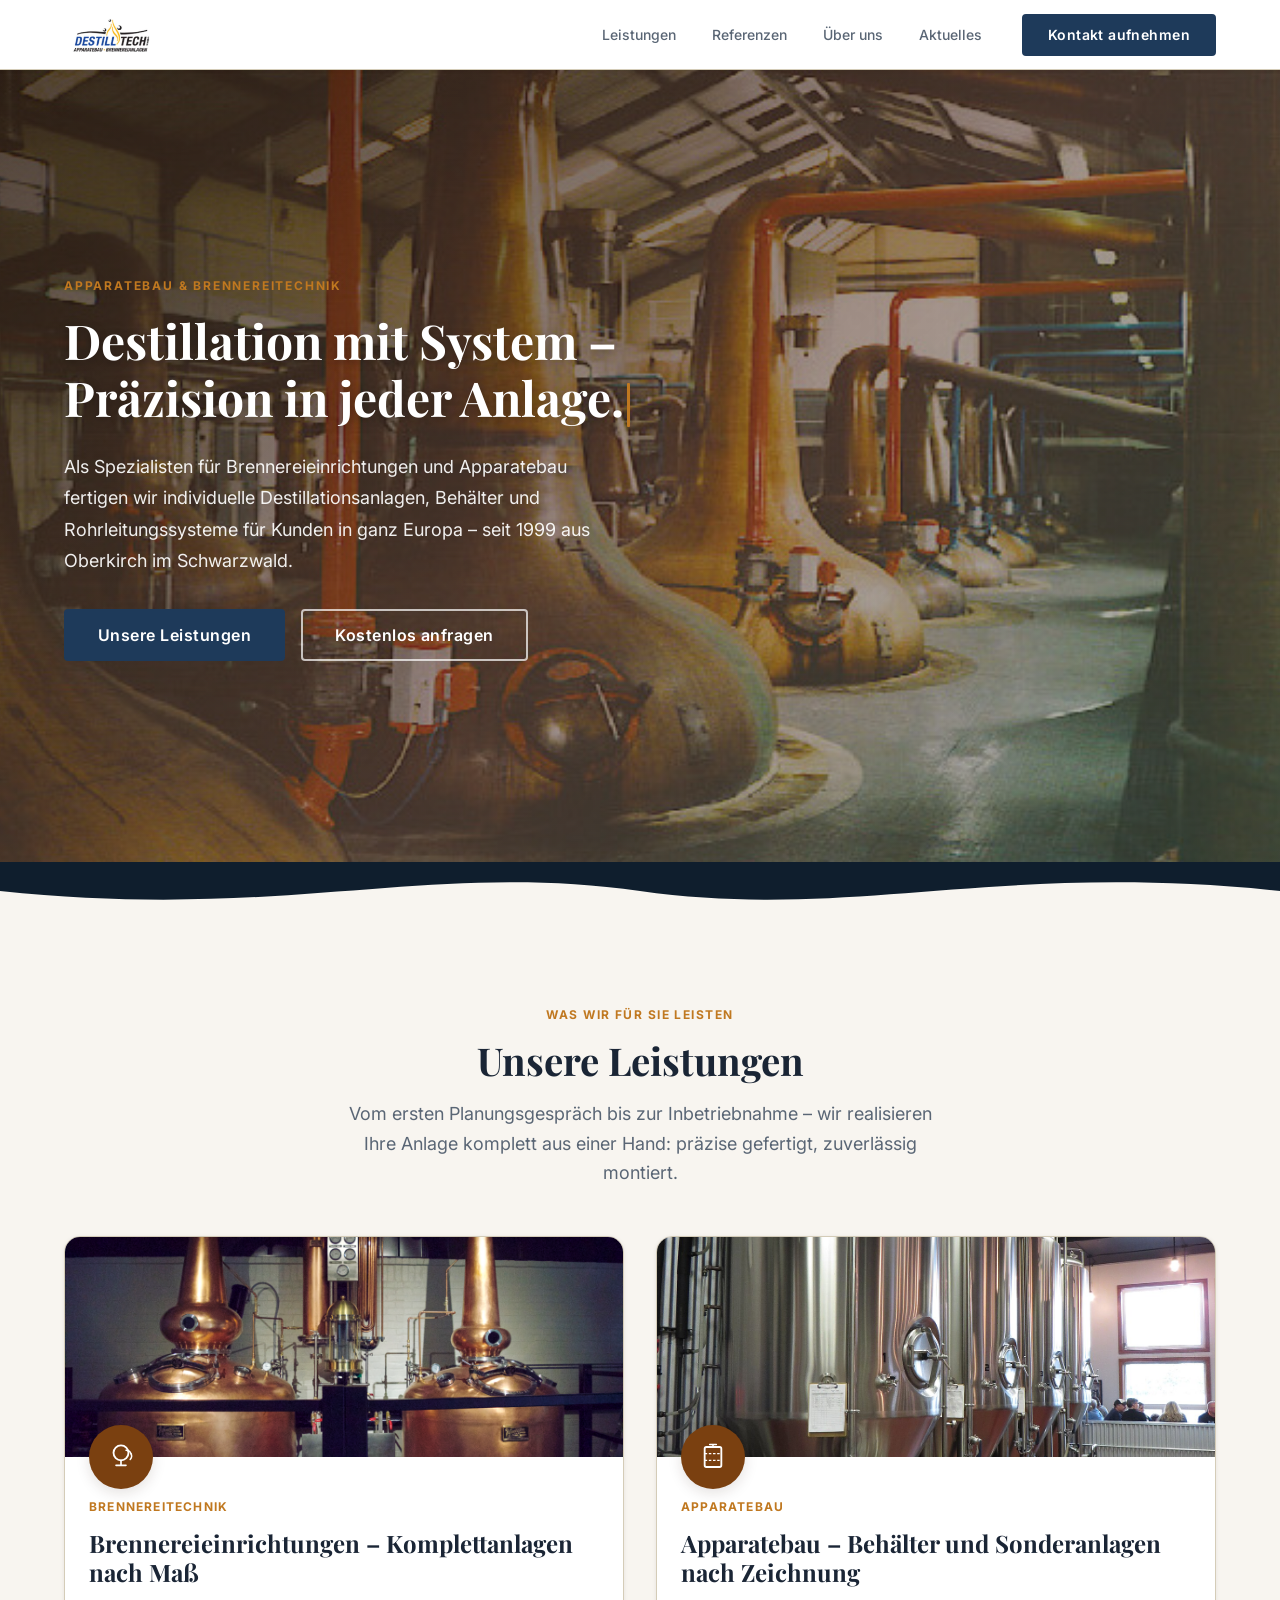
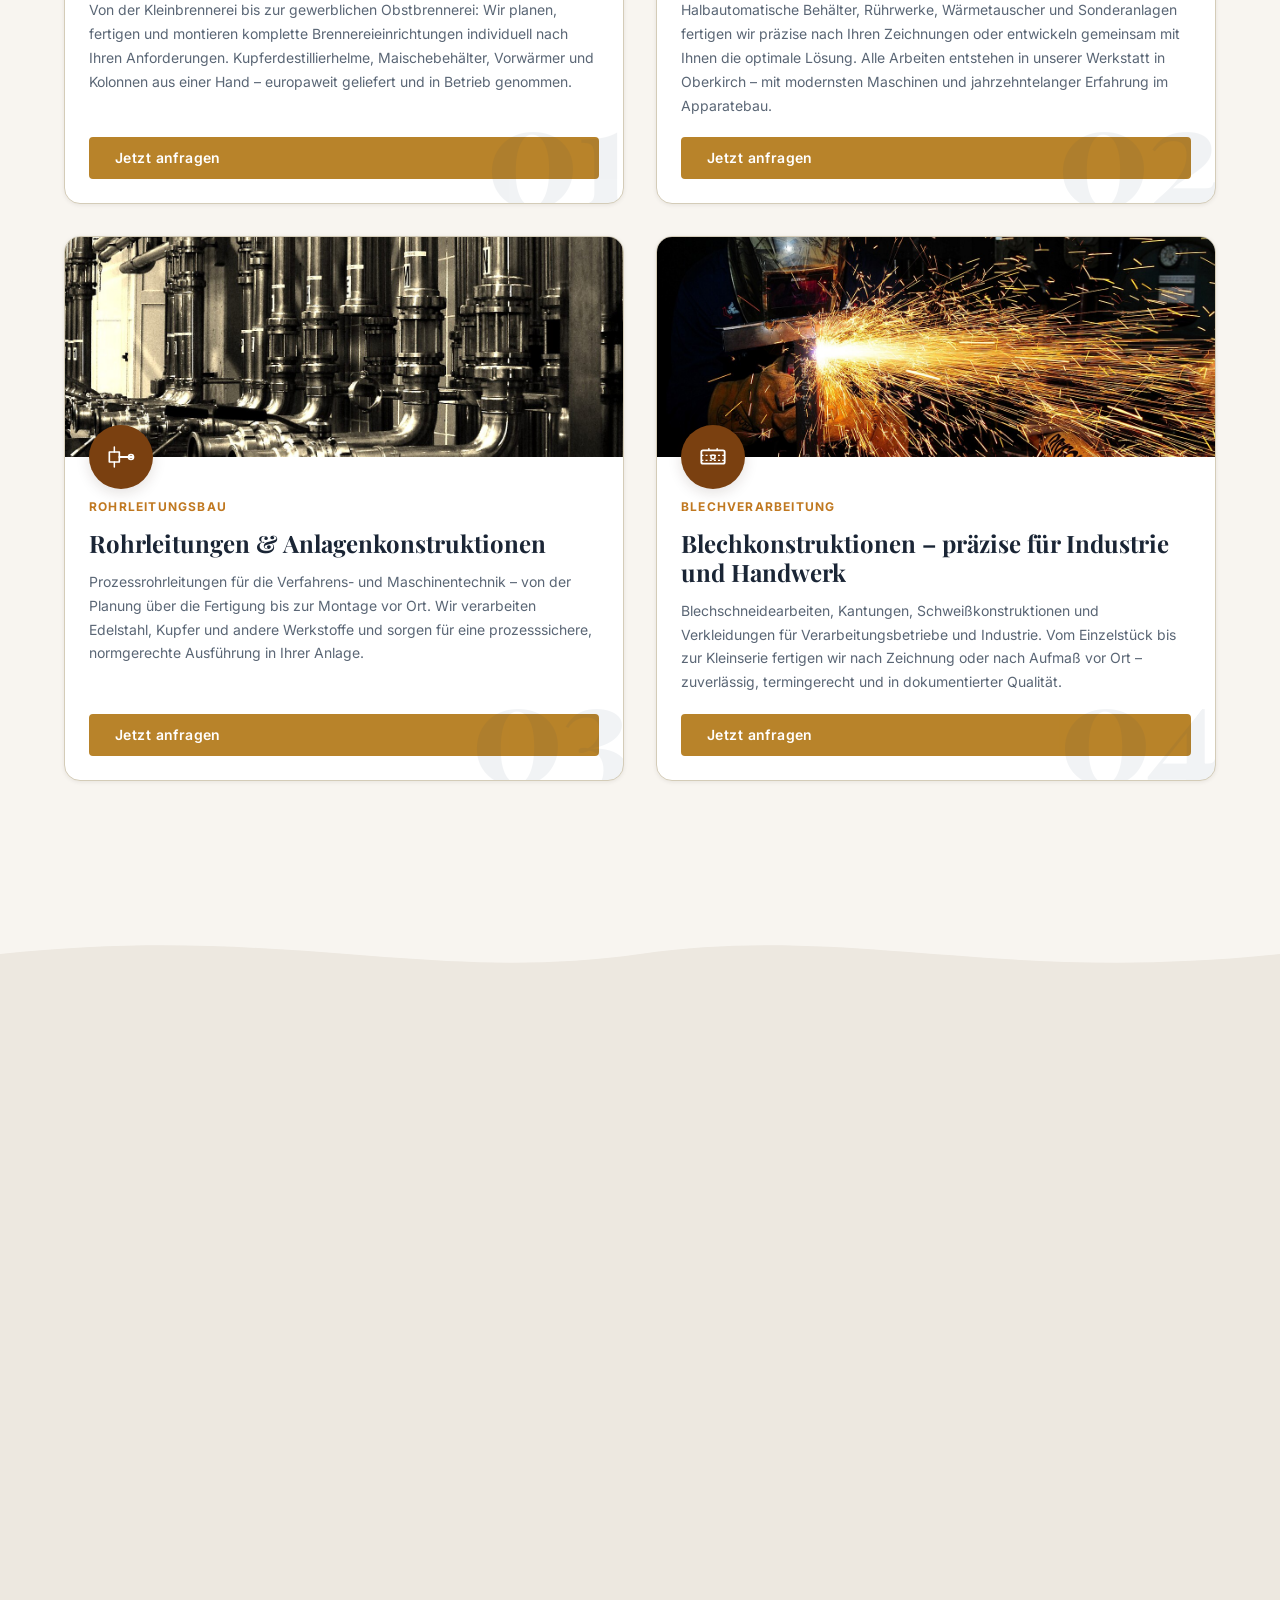
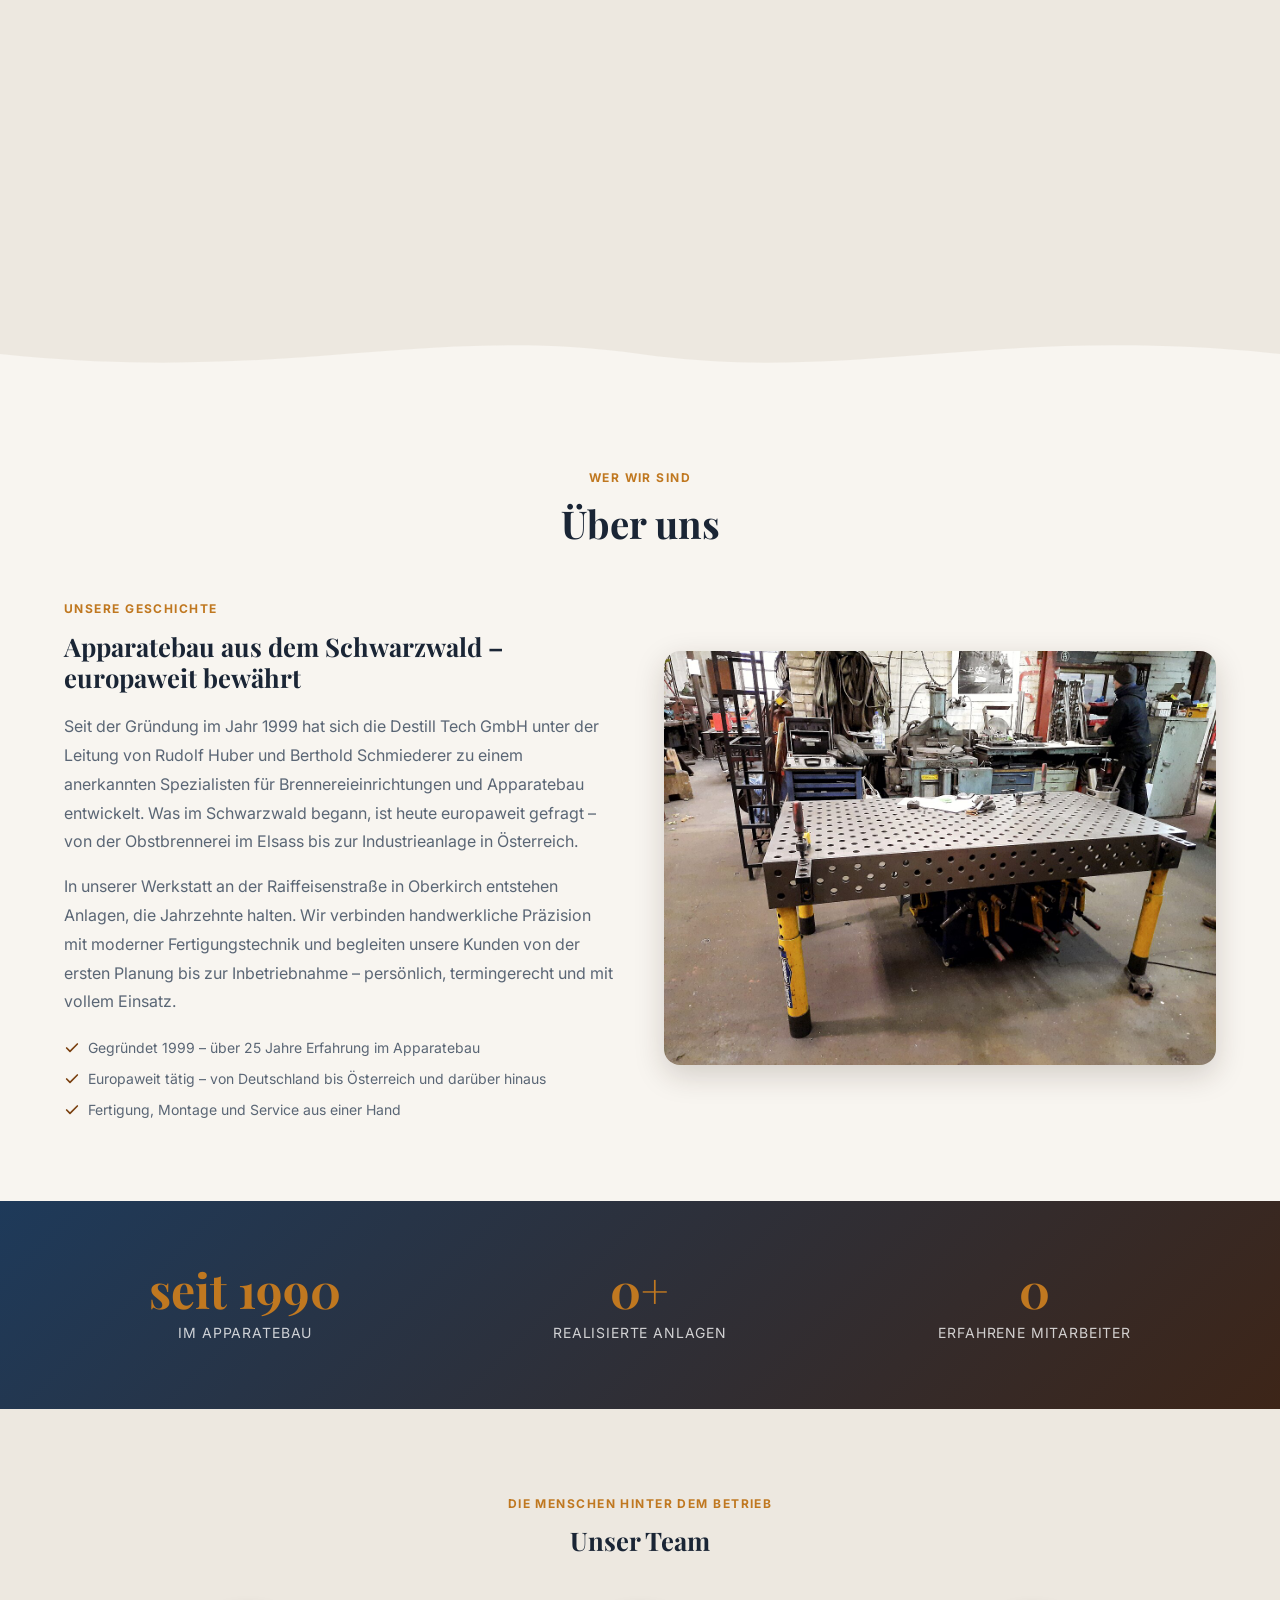
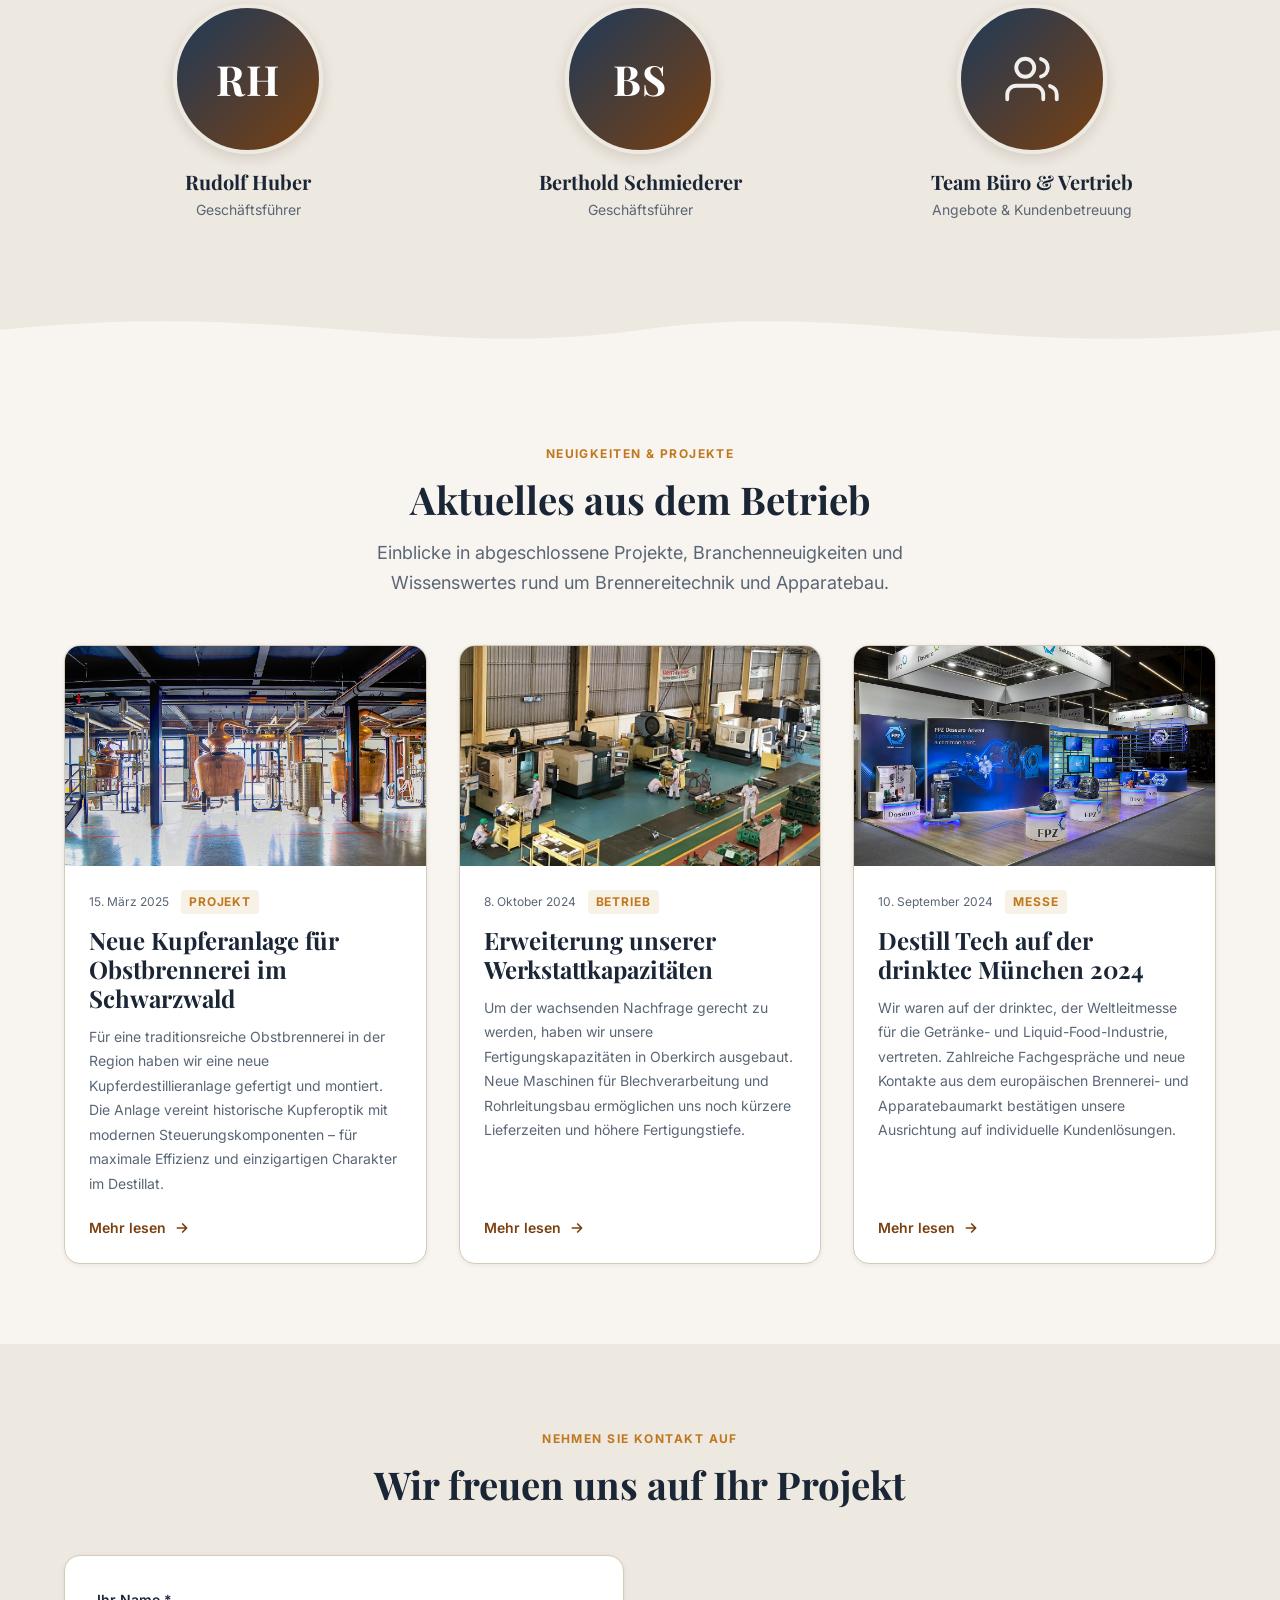
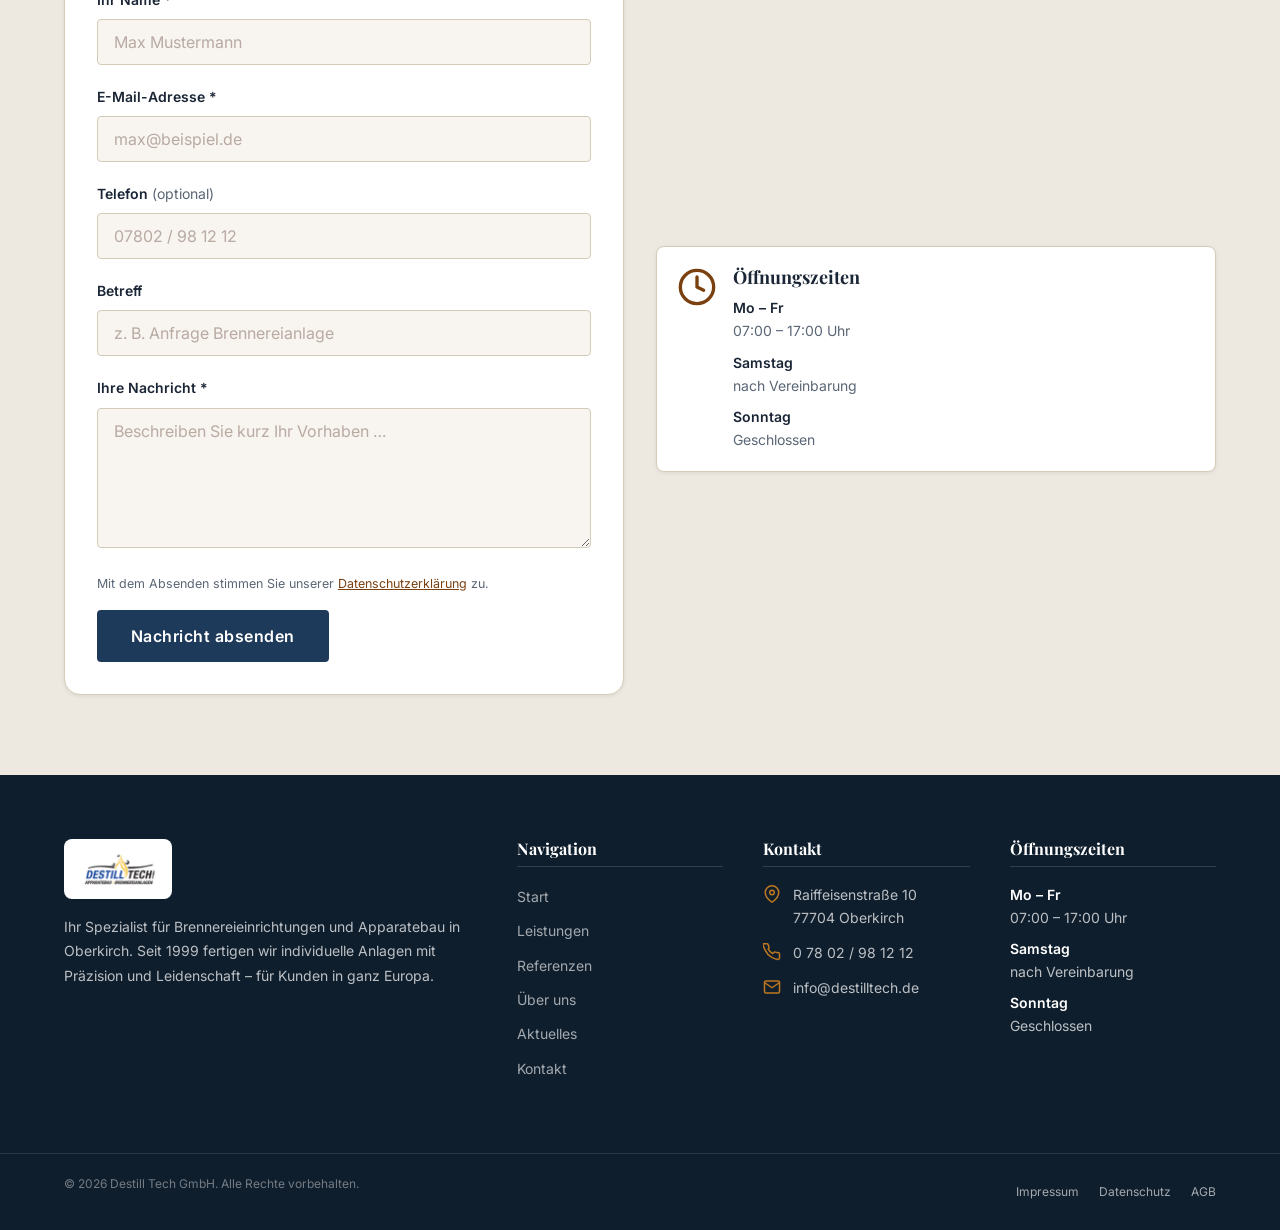
==== commit 17fd542b: "feat: Echtes Logo, passende Fotos statt Platzhalter, Icon-Fix - Offizielles Destill-Tech-Logo in Hea" ====
--- a/index.html
+++ b/index.html
@@ -13,6 +13,9 @@
   <link rel="preconnect" href="https://fonts.gstatic.com" crossorigin />
   <link href="https://fonts.googleapis.com/css2?family=Inter:wght@400;500;600;700&family=Playfair+Display:ital,wght@0,700;0,800;1,700&display=swap" rel="stylesheet" />
 
+  <link rel="icon" type="image/png" href="assets/logo.png" />
+  <link rel="apple-touch-icon" href="assets/logo.png" />
+
   <link rel="stylesheet" href="css/style.css" />
 </head>
 <body>
@@ -28,16 +31,11 @@
   <header class="site-header">
     <div class="container header-inner">
 
-      <!-- LOGO: DT-Initialen in Stahl-Blau und Kupfer -->
-      <a href="#start" class="logo" aria-label="Destill Tech GmbH – nach oben">
-        <svg class="logo__icon" viewBox="0 0 44 44" fill="none" xmlns="http://www.w3.org/2000/svg" aria-hidden="true">
-          <rect width="44" height="44" rx="8" fill="#1E3A5A"/>
-          <text x="22" y="29" text-anchor="middle" font-family="Georgia, serif" font-size="17" font-weight="700" fill="#C07820">DT</text>
-        </svg>
-        <span class="logo__text">
-          <span class="logo__name">Destill Tech</span>
-          <span class="logo__sub">GmbH &middot; seit 1999</span>
-        </span>
+      <!-- LOGO: offizielles Destill-Tech-Logo -->
+      <a href="#start" class="logo" aria-label="Destill Tech GmbH – zur Startseite">
+        <img class="logo__img" src="assets/logo.png"
+          alt="Destill Tech GmbH – Apparatebau &amp; Brennereianlagen"
+          width="680" height="358" />
       </a>
 
       <button class="nav-toggle" aria-expanded="false" aria-controls="main-nav" aria-label="Menü öffnen">
@@ -69,7 +67,7 @@
     <section class="hero" aria-label="Willkommen">
       <div class="hero__image" aria-hidden="true">
         <img
-          src="https://picsum.photos/seed/destill-brennerei-anlage/1600/900"
+          src="assets/img/hero-brennerei.jpg"
           alt="Kupferdestillieranlage in einer modernen Brennerei"
           width="1600" height="900"
           loading="eager" fetchpriority="high"
@@ -117,7 +115,7 @@
           <div class="service-detail-card" id="brennereieinrichtungen">
             <div class="service-detail-card__image-wrap">
               <img class="service-detail-card__image"
-                src="https://picsum.photos/seed/kupfer-brennerei-destill/800/500"
+                src="assets/img/leistung-brennerei.jpg"
                 alt="Kupferdestillieranlage für eine Obstbrennerei"
                 width="800" height="500" loading="lazy" />
               <div class="service-detail-card__icon-wrap" aria-hidden="true">
@@ -148,7 +146,7 @@
           <div class="service-detail-card" id="apparatebau">
             <div class="service-detail-card__image-wrap">
               <img class="service-detail-card__image"
-                src="https://picsum.photos/seed/apparatebau-behaelter-edelstahl/800/500"
+                src="assets/img/leistung-apparatebau.jpg"
                 alt="Edelstahlbehälter in der Werkstatt der Destill Tech GmbH"
                 width="800" height="500" loading="lazy" />
               <div class="service-detail-card__icon-wrap" aria-hidden="true">
@@ -179,7 +177,7 @@
           <div class="service-detail-card" id="rohrleitungsbau">
             <div class="service-detail-card__image-wrap">
               <img class="service-detail-card__image"
-                src="https://picsum.photos/seed/rohrleitungen-prozessanlage/800/500"
+                src="assets/img/leistung-rohrleitung.jpg"
                 alt="Rohrleitungssystem in einer Prozessanlage"
                 width="800" height="500" loading="lazy" />
               <div class="service-detail-card__icon-wrap" aria-hidden="true">
@@ -210,7 +208,7 @@
           <div class="service-detail-card" id="blechkonstruktionen">
             <div class="service-detail-card__image-wrap">
               <img class="service-detail-card__image"
-                src="https://picsum.photos/seed/blechkonstruktion-schweissen/800/500"
+                src="assets/img/leistung-blech.jpg"
                 alt="Schweißarbeiten an einer Blechkonstruktion"
                 width="800" height="500" loading="lazy" />
               <div class="service-detail-card__icon-wrap" aria-hidden="true">
@@ -260,7 +258,7 @@
         <div class="projects-grid">
 
           <div class="project-item">
-            <img src="https://picsum.photos/seed/brennerei-schwarzwald-kupfer/600/450"
+            <img src="assets/img/ref-1.jpg"
               alt="Kupfer-Brennereianlage für eine Obstbrennerei im Schwarzwald"
               width="600" height="450" loading="lazy" />
             <div class="project-item__overlay">
@@ -269,7 +267,7 @@
           </div>
 
           <div class="project-item">
-            <img src="https://picsum.photos/seed/destillierkolonne-industrie/600/450"
+            <img src="assets/img/ref-2.jpg"
               alt="Industrielle Destillierkolonne aus Edelstahl"
               width="600" height="450" loading="lazy" />
             <div class="project-item__overlay">
@@ -278,7 +276,7 @@
           </div>
 
           <div class="project-item">
-            <img src="https://picsum.photos/seed/maischebehaelter-weingut/600/450"
+            <img src="assets/img/ref-3.jpg"
               alt="Maischebehälter aus Edelstahl für ein Weingut"
               width="600" height="450" loading="lazy" />
             <div class="project-item__overlay">
@@ -287,7 +285,7 @@
           </div>
 
           <div class="project-item">
-            <img src="https://picsum.photos/seed/rohrleitungssystem-lebensmittel/600/450"
+            <img src="assets/img/ref-4.jpg"
               alt="Hygienisches Rohrleitungssystem in einem Lebensmittelbetrieb"
               width="600" height="450" loading="lazy" />
             <div class="project-item__overlay">
@@ -296,7 +294,7 @@
           </div>
 
           <div class="project-item">
-            <img src="https://picsum.photos/seed/edelstahlbehaelter-molkerei/600/450"
+            <img src="assets/img/ref-5.jpg"
               alt="Edelstahlbehälter für eine Käserei"
               width="600" height="450" loading="lazy" />
             <div class="project-item__overlay">
@@ -305,7 +303,7 @@
           </div>
 
           <div class="project-item">
-            <img src="https://picsum.photos/seed/kupferhelm-kleinbrennerei/600/450"
+            <img src="assets/img/ref-6.jpg"
               alt="Kupferdestillierhelm für eine Kleinbrennerei"
               width="600" height="450" loading="lazy" />
             <div class="project-item__overlay">
@@ -365,7 +363,7 @@
           <div class="about-image">
             <!-- TODO: Echtes Team-/Werkstattfoto einsetzen (800 × 600 px) -->
             <img
-              src="https://picsum.photos/seed/destilltech-werkstatt-team/800/600"
+              src="assets/img/werkstatt.jpg"
               alt="Werkstatt der Destill Tech GmbH in Oberkirch"
               width="800" height="600" loading="lazy" />
           </div>
@@ -406,31 +404,27 @@
         <div class="team-grid">
 
           <div class="team-card">
-            <!-- TODO: Echtes Porträtfoto Rudolf Huber einsetzen (300 × 300 px) -->
-            <img class="team-card__photo"
-              src="https://picsum.photos/seed/rudolf-huber-destilltech/300/300"
-              alt="Porträtfoto von Rudolf Huber"
-              width="300" height="300" loading="lazy" />
+            <!-- TODO: Durch echtes Porträtfoto Rudolf Huber ersetzen (300 × 300 px) -->
+            <div class="team-card__avatar" aria-hidden="true">RH</div>
             <h4 class="team-card__name">Rudolf Huber</h4>
             <p class="team-card__role">Geschäftsführer</p>
           </div>
 
           <div class="team-card">
-            <!-- TODO: Echtes Porträtfoto Berthold Schmiederer einsetzen (300 × 300 px) -->
-            <img class="team-card__photo"
-              src="https://picsum.photos/seed/berthold-schmiederer-destilltech/300/300"
-              alt="Porträtfoto von Berthold Schmiederer"
-              width="300" height="300" loading="lazy" />
+            <!-- TODO: Durch echtes Porträtfoto Berthold Schmiederer ersetzen (300 × 300 px) -->
+            <div class="team-card__avatar" aria-hidden="true">BS</div>
             <h4 class="team-card__name">Berthold Schmiederer</h4>
             <p class="team-card__role">Geschäftsführer</p>
           </div>
 
           <div class="team-card">
-            <!-- TODO: Weiteres Teammitglied mit echtem Foto und Name eintragen -->
-            <img class="team-card__photo"
-              src="https://picsum.photos/seed/destilltech-team-buero/300/300"
-              alt="Mitarbeiterin im Büro der Destill Tech GmbH"
-              width="300" height="300" loading="lazy" />
+            <!-- TODO: Durch echtes Teamfoto ersetzen (300 × 300 px) -->
+            <div class="team-card__avatar" aria-hidden="true">
+              <svg viewBox="0 0 24 24" fill="none" stroke="currentColor" stroke-width="1.7" stroke-linecap="round" stroke-linejoin="round">
+                <path d="M17 21v-2a4 4 0 0 0-4-4H5a4 4 0 0 0-4 4v2"/><circle cx="9" cy="7" r="4"/>
+                <path d="M23 21v-2a4 4 0 0 0-3-3.87"/><path d="M16 3.13a4 4 0 0 1 0 7.75"/>
+              </svg>
+            </div>
             <h4 class="team-card__name">Team Büro &amp; Vertrieb</h4>
             <p class="team-card__role">Angebote &amp; Kundenbetreuung</p>
           </div>
@@ -459,7 +453,7 @@
           <article class="news-card">
             <div class="news-card__image-wrap">
               <img class="news-card__image"
-                src="https://picsum.photos/seed/kupferanlage-obst-2025/800/500"
+                src="assets/img/news-1.jpg"
                 alt="Neue Kupfer-Brennereianlage für eine Obstbrennerei im Schwarzwald"
                 width="800" height="500" loading="lazy" />
             </div>
@@ -485,7 +479,7 @@
           <article class="news-card">
             <div class="news-card__image-wrap">
               <img class="news-card__image"
-                src="https://picsum.photos/seed/werkstatt-kapazitaet-2024/800/500"
+                src="assets/img/news-2.jpg"
                 alt="Erweiterte Werkstattkapazitäten bei der Destill Tech GmbH"
                 width="800" height="500" loading="lazy" />
             </div>
@@ -510,7 +504,7 @@
           <article class="news-card">
             <div class="news-card__image-wrap">
               <img class="news-card__image"
-                src="https://picsum.photos/seed/drinktec-muenchen-messe/800/500"
+                src="assets/img/news-3.jpg"
                 alt="drinktec Messe München – Destill Tech GmbH als Aussteller"
                 width="800" height="500" loading="lazy" />
             </div>
@@ -639,11 +633,9 @@
 
       <div>
         <div class="footer-brand__logo">
-          <svg width="40" height="40" viewBox="0 0 44 44" fill="none" xmlns="http://www.w3.org/2000/svg" aria-hidden="true">
-            <rect width="44" height="44" rx="8" fill="#1E3A5A"/>
-            <text x="22" y="29" text-anchor="middle" font-family="Georgia, serif" font-size="17" font-weight="700" fill="#C07820">DT</text>
-          </svg>
-          <span class="footer-brand__name">Destill Tech GmbH</span>
+          <img class="footer-brand__img" src="assets/logo.png"
+            alt="Destill Tech GmbH – Apparatebau &amp; Brennereianlagen"
+            width="680" height="358" />
         </div>
         <p class="footer-brand__desc">
           Ihr Spezialist für Brennereieinrichtungen und Apparatebau in Oberkirch.
--- a/css/style.css
+++ b/css/style.css
@@ -283,6 +283,17 @@
 
 .logo__icon { width: 44px; height: 44px; flex-shrink: 0; }
 
+/* Offizielles Logo-Bild im Header */
+.logo__img {
+  height: 48px;
+  width: auto;
+  flex-shrink: 0;
+  display: block;
+}
+@media (max-width: 420px) {
+  .logo__img { height: 40px; }
+}
+
 .logo__text {
   display: flex;
   flex-direction: column;
@@ -530,6 +541,8 @@
    10. SERVICE-DETAIL-KARTEN (Leistungen-Seite)
    ============================================= */
 .service-detail-card {
+  --sdc-img-h: 220px;
+  position: relative;          /* Containing-Block fuer das ueberlappende Icon */
   background: var(--color-white);
   border-radius: var(--radius-lg);
   border: 1px solid var(--color-border);
@@ -543,9 +556,11 @@
 .service-detail-card:hover { box-shadow: var(--shadow-lg); transform: translateY(-4px); }
 
 .service-detail-card__image-wrap {
-  position: relative;
+  /* position: static -> das Icon wird relativ zur Card (Vorfahre) positioniert und
+     entkommt damit diesem overflow:hidden, das nur noch den Bild-Zoom clippt. */
+  position: static;
   overflow: hidden;
-  height: 220px;
+  height: var(--sdc-img-h);
 }
 
 .service-detail-card__image {
@@ -566,7 +581,9 @@
   border-radius: 50%;
   background-color: var(--color-secondary);
   position: absolute;
-  bottom: -32px;
+  /* sitzt auf der Bildunterkante und ragt nach unten ueber — wird dank
+     position:static am image-wrap nicht mehr abgeschnitten. */
+  top: calc(var(--sdc-img-h) - 32px);
   left: var(--space-6);
   box-shadow: var(--shadow-md);
 }
@@ -691,6 +708,31 @@
 }
 
 .team-card:hover .team-card__photo { transform: scale(1.04); box-shadow: var(--shadow-lg); }
+
+/* Initialen-Avatar (Platzhalter bis echte Mitarbeiterfotos vorliegen) */
+.team-card__avatar {
+  width: 150px;
+  height: 150px;
+  border-radius: 50%;
+  margin: 0 auto var(--space-4);
+  border: 4px solid var(--color-bg-alt);
+  box-shadow: var(--shadow-md);
+  display: flex;
+  align-items: center;
+  justify-content: center;
+  font-family: var(--font-heading);
+  font-size: 2.6rem;
+  font-weight: 700;
+  letter-spacing: 0.02em;
+  color: var(--color-white);
+  background: linear-gradient(135deg, var(--color-primary) 0%, var(--color-secondary) 100%);
+  transition: transform var(--transition), box-shadow var(--transition);
+  user-select: none;
+}
+
+.team-card__avatar svg { width: 54px; height: 54px; color: rgba(255,255,255,0.92); }
+
+.team-card:hover .team-card__avatar { transform: scale(1.04); box-shadow: var(--shadow-lg); }
 
 .team-card__name { font-size: var(--fs-lg); margin-bottom: var(--space-1); }
 
@@ -965,6 +1007,16 @@
   font-family: var(--font-heading);
   font-size: var(--fs-lg);
   color: var(--color-white);
+}
+
+/* Offizielles Logo im dunklen Footer: heller Pill, damit der dunkle Schriftzug lesbar bleibt */
+.footer-brand__img {
+  height: 60px;
+  width: auto;
+  display: block;
+  background: var(--color-white);
+  padding: var(--space-2) var(--space-3);
+  border-radius: var(--radius-md);
 }
 
 .footer-brand__desc { font-size: var(--fs-sm); line-height: 1.75; margin-bottom: 0; }
